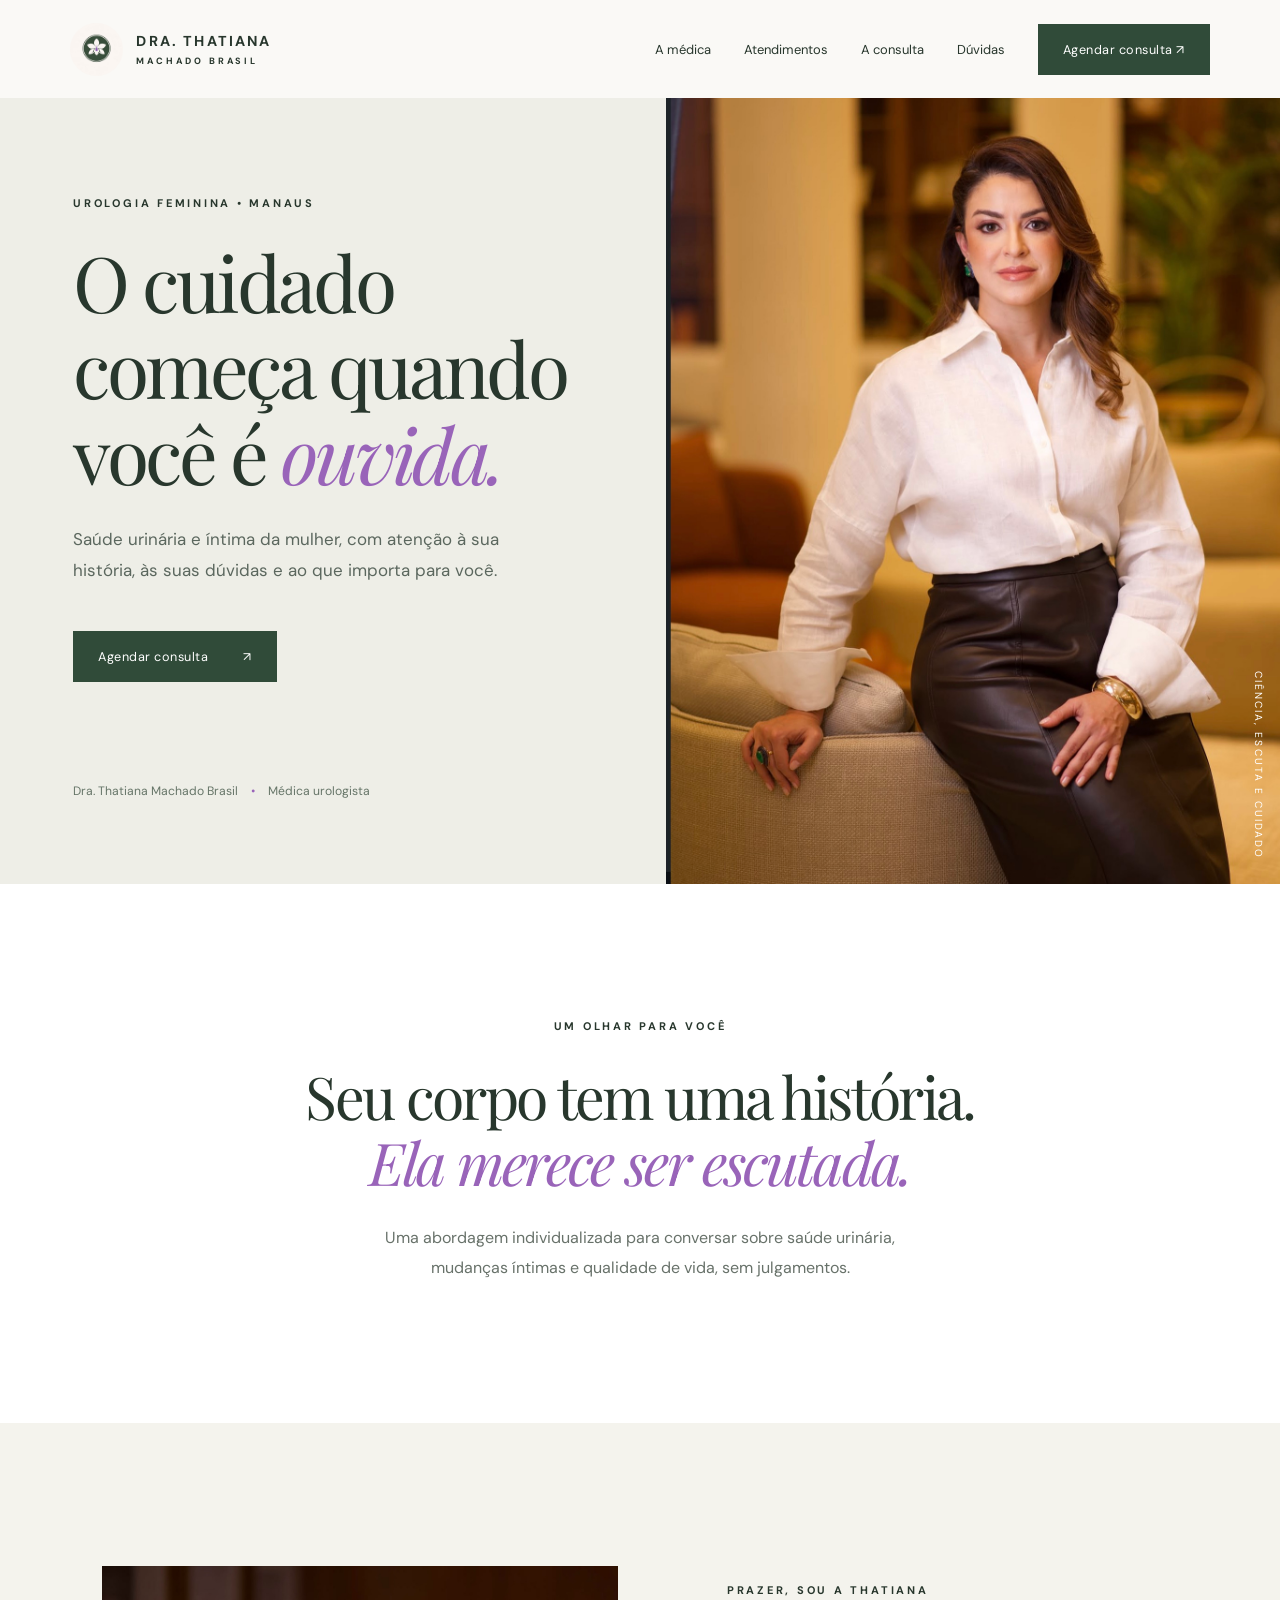
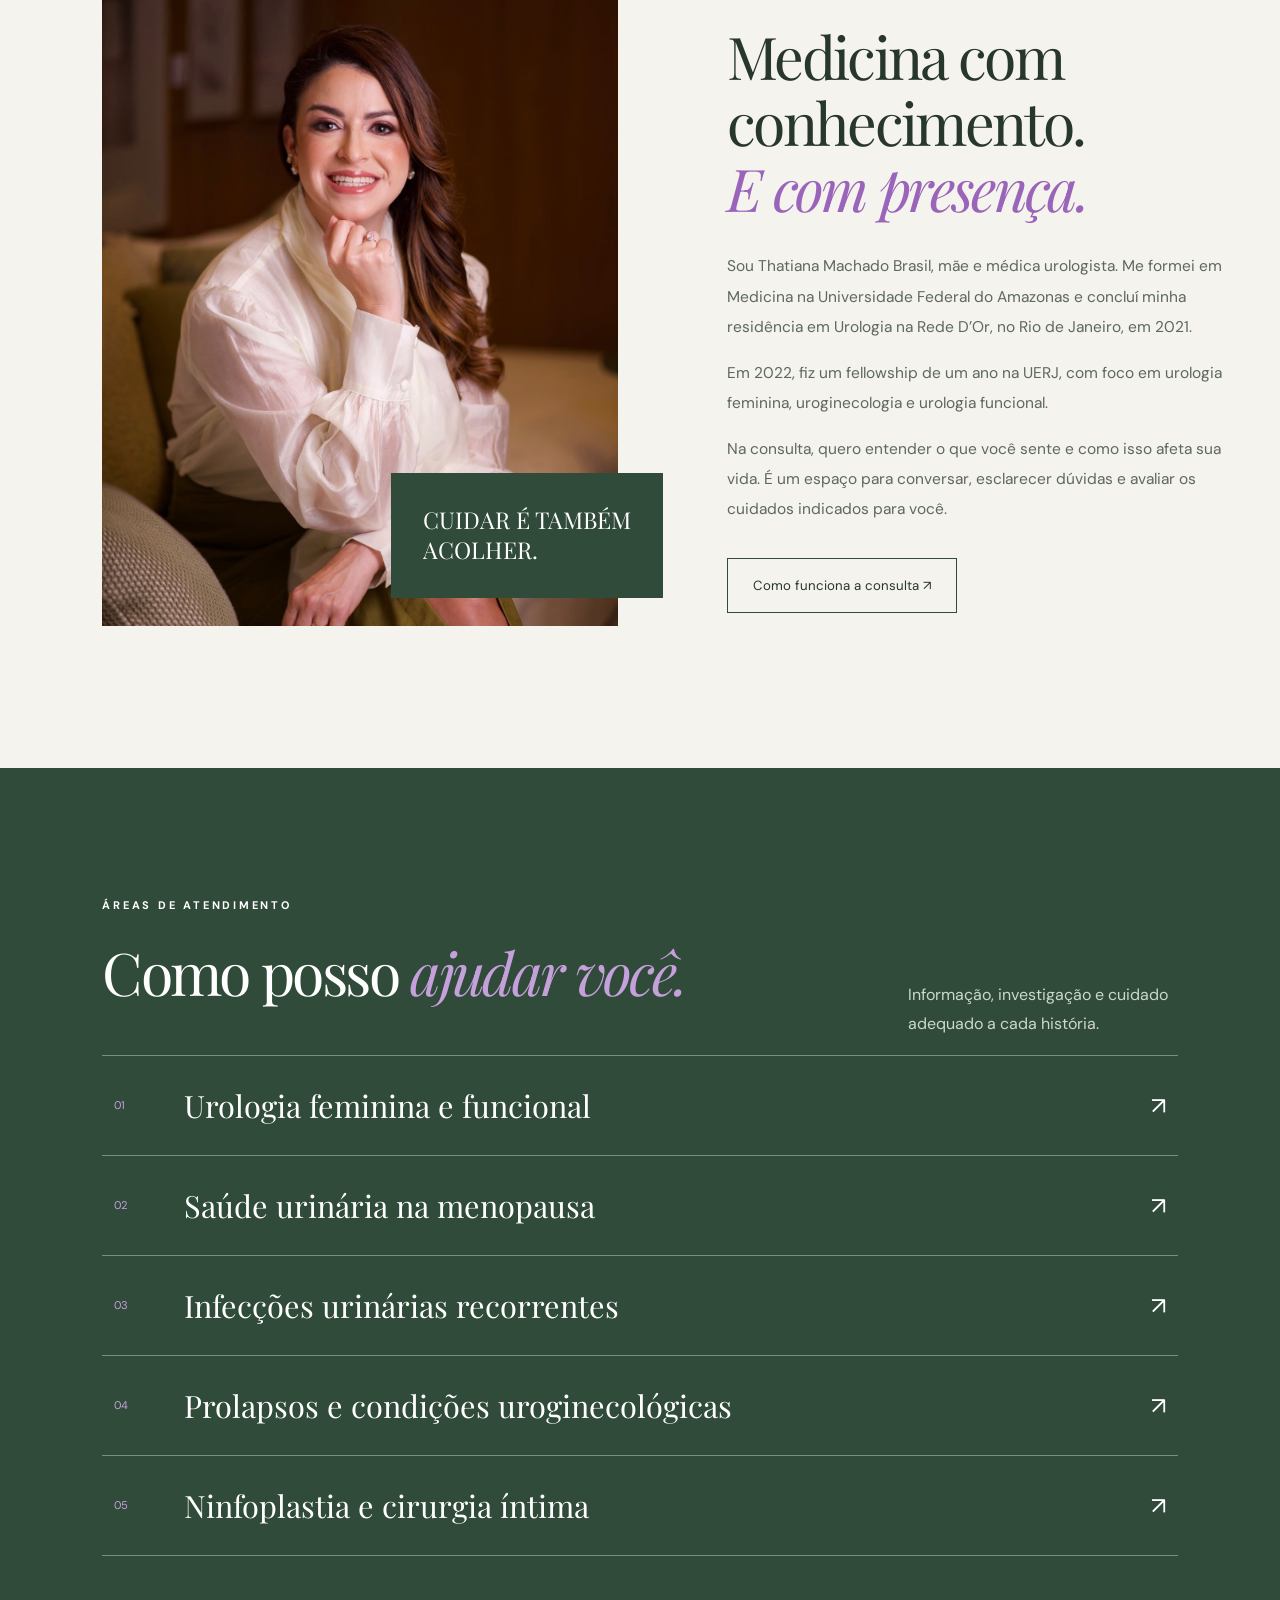
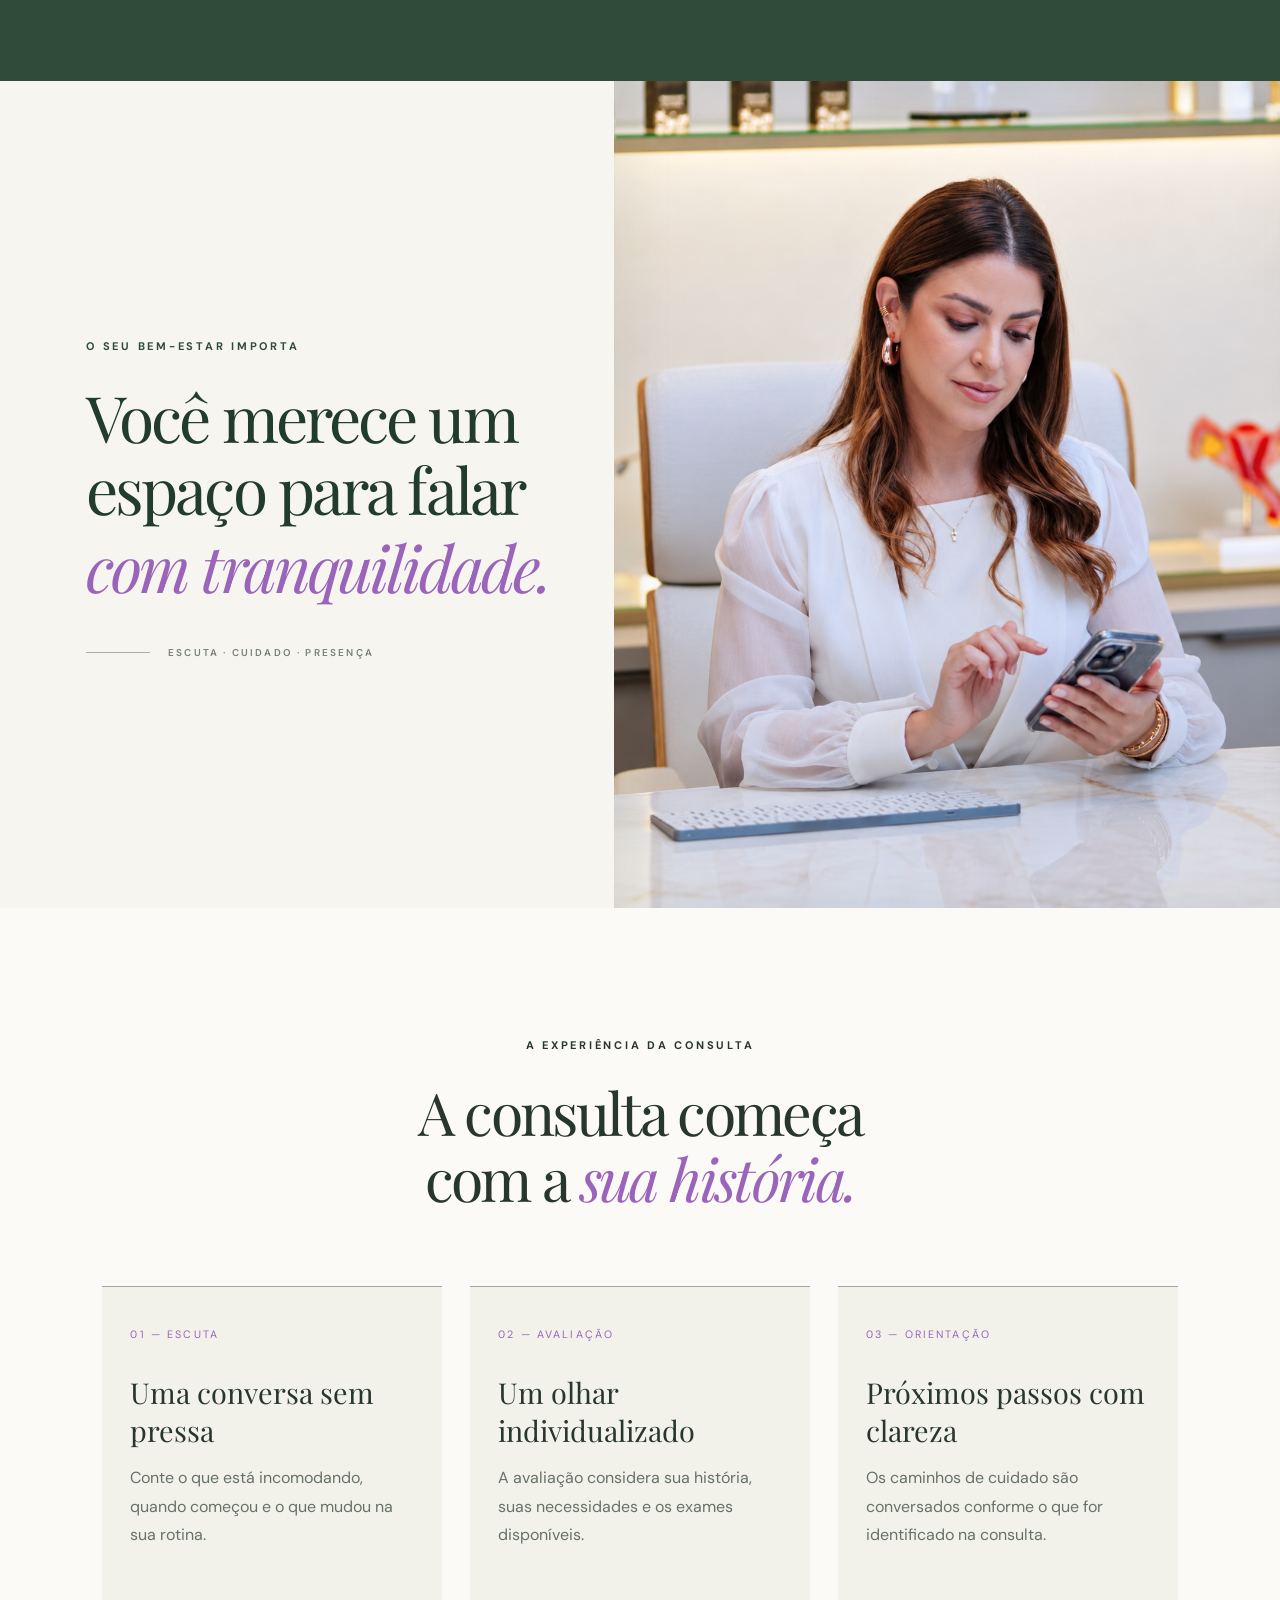
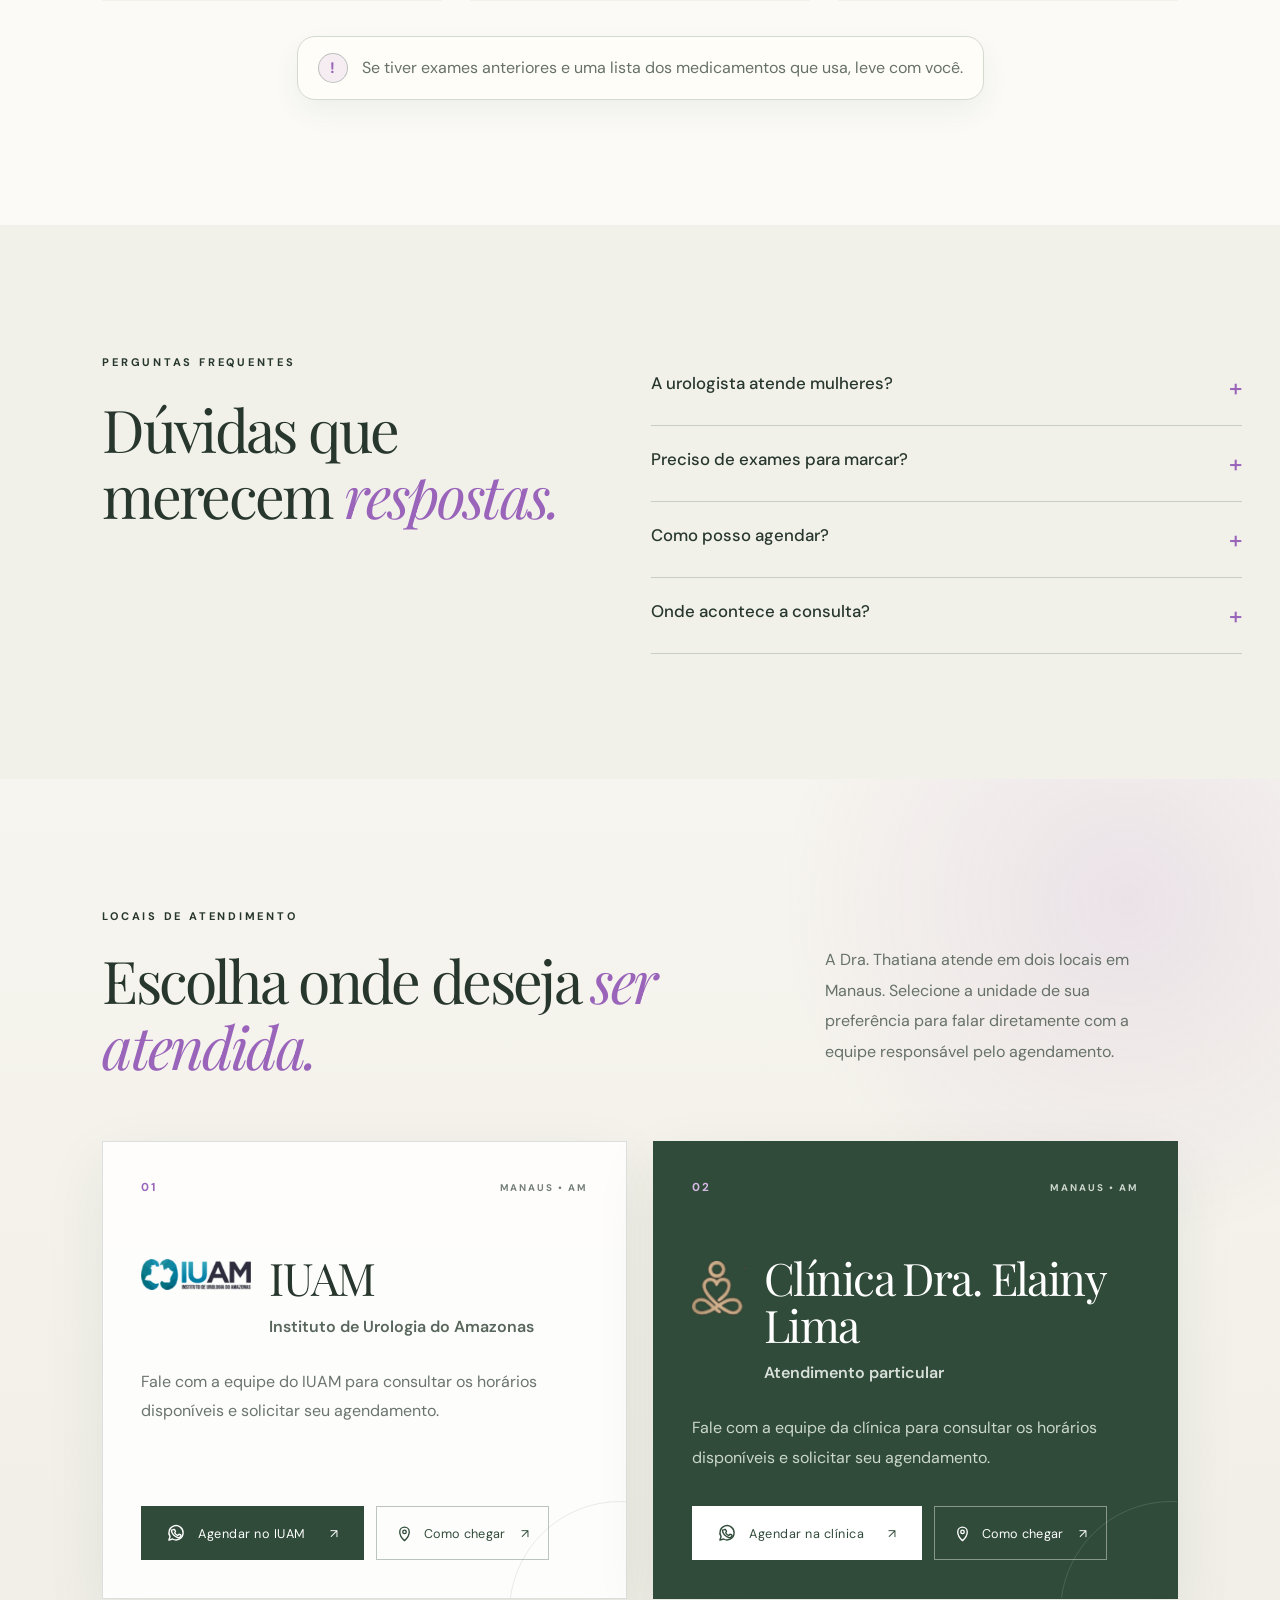
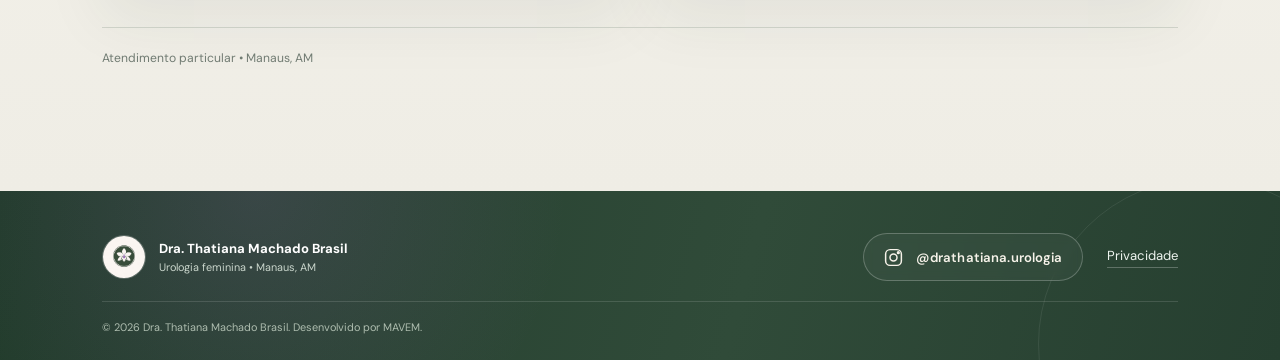
==== site-dra-thatiana-bem-estar-split/index.html @ 451b0fa8 "Site Dra Tathiana - versão inicial" ====
<!doctype html>
<html lang="pt-BR">
 <head>
  <meta charset="utf-8"/>
  <meta content="width=device-width,initial-scale=1" name="viewport"/>
  <meta content="#304b39" name="theme-color"/>
  <meta content="Conheça a Dra. Thatiana Machado Brasil e seu atendimento em urologia feminina e saúde urinária em Manaus." name="description"/>
  <title>
   Dra. Thatiana Machado Brasil | Urologia Feminina em Manaus
  </title>
  <link href="style.css" rel="stylesheet"/>
 </head>
 <body>
  <header class="header">
   <a class="brand" href="#inicio">
    <img alt="Símbolo da Dra. Thatiana Machado Brasil" src="assets/logo.jpeg"/>
    <span>
     DRA. THATIANA
     <small>
      MACHADO BRASIL
     </small>
    </span>
   </a>
   <button aria-expanded="false" aria-label="Abrir menu" class="menu">
    ☰
   </button>
   <nav id="nav">
    <a href="#sobre">
     A médica
    </a>
    <a href="#atendimentos">
     Atendimentos
    </a>
    <a href="#consulta">
     A consulta
    </a>
    <a href="#duvidas">
     Dúvidas
    </a>
    <a class="nav-cta" href="#contato">
     Agendar consulta ↗
    </a>
   </nav>
  </header>
  <main>
   <section class="hero" id="inicio">
    <div class="hero-copy">
     <span class="eyebrow">
      UROLOGIA FEMININA • MANAUS
     </span>
     <h1>
      O cuidado começa quando você é
      <em>
       ouvida.
      </em>
     </h1>
     <p>
      Saúde urinária e íntima da mulher, com atenção à sua história, às suas dúvidas e ao que importa para você.
     </p>
     <a class="btn" href="#contato">
      Agendar consulta
      <span>
       ↗
      </span>
     </a>
     <a class="text-link" href="#sobre">
     </a>
     <div class="hero-note">
      Dra. Thatiana Machado Brasil
      <span>
       •
      </span>
      Médica urologista
     </div>
    </div>
    <div class="hero-image">
     <img alt="Retrato profissional da Dra. Thatiana Machado Brasil" src="assets/foto-7565.png"/>
     <span class="vertical-caption">
      CIÊNCIA, ESCUTA E CUIDADO
     </span>
    </div>
    <div class="hero-index">
    </div>
   </section>
   <section class="statement">
    <span class="eyebrow">
     UM OLHAR PARA VOCÊ
    </span>
    <h2>
     Seu corpo tem uma história.
     <br/>
     <em>
      Ela merece ser escutada.
     </em>
    </h2>
    <p>
     Uma abordagem individualizada para conversar sobre saúde urinária, mudanças íntimas e qualidade de vida, sem julgamentos.
    </p>
    <div class="flourish">

    </div>
   </section>
   <section class="about section" id="sobre">
    <div class="about-images">
     <img alt="Dra. Thatiana sentada, sorrindo" class="about-main" src="assets/foto-7564.png"/>
     <div class="about-accent">
      CUIDAR É TAMBÉM
      <br/>
      ACOLHER.
     </div>
    </div>
    <div class="about-copy">
     <span class="eyebrow">
      PRAZER, SOU A THATIANA
     </span>
     <h2>
      Medicina com conhecimento.
      <br/>
      <em>
       E com presença.
      </em>
     </h2>
     <p>
      Sou Thatiana Machado Brasil, mãe e médica urologista. Me formei em Medicina na Universidade Federal do Amazonas e concluí minha residência em Urologia na Rede D’Or, no Rio de Janeiro, em 2021.
     </p>
     <p>
      Em 2022, fiz um fellowship de um ano na UERJ, com foco em urologia feminina, uroginecologia e urologia funcional.
     </p>
     <p>
      Na consulta, quero entender o que você sente e como isso afeta sua vida. É um espaço para conversar, esclarecer dúvidas e avaliar os cuidados indicados para você.
     </p>
     <a class="outline" href="#consulta">
      Como funciona a consulta ↗
     </a>
    </div>
   </section>
   <section class="services section" id="atendimentos">
    <div class="section-head">
     <div>
      <span class="eyebrow">
       ÁREAS DE ATENDIMENTO
      </span>
      <h2>
       Como posso
       <em>
        ajudar você.
       </em>
      </h2>
     </div>
     <p>
      Informação, investigação e cuidado adequado a cada história.
     </p>
    </div>
    <div class="service-list">
     <a href="atendimento.html?area=urologia">
      <span>
       01
      </span>
      <strong>
       Urologia feminina e funcional
      </strong>
      <b>
       ↗
      </b>
     </a>
     <a href="atendimento.html?area=menopausa">
      <span>
       02
      </span>
      <strong>
       Saúde urinária na menopausa
      </strong>
      <b>
       ↗
      </b>
     </a>
     <a href="atendimento.html?area=infeccoes">
      <span>
       03
      </span>
      <strong>
       Infecções urinárias recorrentes
      </strong>
      <b>
       ↗
      </b>
     </a>
     <a href="atendimento.html?area=prolapsos">
      <span>
       04
      </span>
      <strong>
       Prolapsos e condições uroginecológicas
      </strong>
      <b>
       ↗
      </b>
     </a>
     <a href="atendimento.html?area=ninfoplastia">
      <span>
       05
      </span>
      <strong>
       Ninfoplastia e cirurgia íntima
      </strong>
      <b>
       ↗
      </b>
     </a>
    </div>
   </section>
   <section class="wellbeing-split">
    <div class="wellbeing-copy">
     <span class="eyebrow">
      O SEU BEM-ESTAR IMPORTA
     </span>
     <h2>
      Você merece um espaço para falar
      <em>
       com tranquilidade.
      </em>
     </h2>
     <div class="wellbeing-detail" aria-hidden="true">
      <span></span>
      <b>ESCUTA · CUIDADO · PRESENÇA</b>
     </div>
    </div>
    <div class="wellbeing-image">
     <img alt="Dra. Thatiana em atendimento no consultório" src="assets/foto-bem-estar.png"/>
    </div>
   </section>
   <section class="consult section" id="consulta">
    <span class="eyebrow">
     A EXPERIÊNCIA DA CONSULTA
    </span>
    <h2>
     A consulta começa
     <br/>
     com a
     <em>
      sua história.
     </em>
    </h2>
    <div class="consult-grid">
     <article>
      <span>
       01 — ESCUTA
      </span>
      <h3>
       Uma conversa sem pressa
      </h3>
      <p>
       Conte o que está incomodando, quando começou e o que mudou na sua rotina.
      </p>
     </article>
     <article>
      <span>
       02 — AVALIAÇÃO
      </span>
      <h3>
       Um olhar individualizado
      </h3>
      <p>
       A avaliação considera sua história, suas necessidades e os exames disponíveis.
      </p>
     </article>
     <article>
      <span>
       03 — ORIENTAÇÃO
      </span>
      <h3>
       Próximos passos com clareza
      </h3>
      <p>
       Os caminhos de cuidado são conversados conforme o que for identificado na consulta.
      </p>
     </article>
    </div>
    <div class="consult-note" role="note" aria-label="Importante">
     <span aria-hidden="true" class="note-icon">!</span>
     <p>
      Se tiver exames anteriores e uma lista dos medicamentos que usa, leve com você.
     </p>
    </div>
   </section>
   <section class="faq section" id="duvidas">
    <div>
     <span class="eyebrow">
      PERGUNTAS FREQUENTES
     </span>
     <h2>
      Dúvidas que merecem
      <em>
       respostas.
      </em>
     </h2>
    </div>
    <div class="faq-list">
     <details>
      <summary>
       A urologista atende mulheres?
      </summary>
      <p>
       Sim. A Dra. Thatiana atua no cuidado com a saúde urinária da mulher e tem formação complementar em urologia feminina, uroginecologia e urologia funcional.
      </p>
     </details>
     <details>
      <summary>
       Preciso de exames para marcar?
      </summary>
      <p>
       Você pode solicitar sua consulta e levar os exames que já possui. A necessidade de novos exames será avaliada pela médica.
      </p>
     </details>
     <details>
      <summary>
       Como posso agendar?
      </summary>
      <p>
       Fale com a equipe para consultar a disponibilidade de horários para uma consulta particular.
      </p>
     </details>
     <details>
      <summary>
       Onde acontece a consulta?
      </summary>
      <p>
       A Dra. Thatiana atende em dois locais em Manaus: no IUAM — Instituto de Urologia do Amazonas e na Clínica Dra. Elainy Lima. Você pode escolher o local mais conveniente e falar diretamente com a equipe responsável pelo agendamento.
      </p>
     </details>
    </div>
   </section>
   <section class="locations section" id="contato">
    <div class="locations-head">
     <div>
      <span class="eyebrow">
       LOCAIS DE ATENDIMENTO
      </span>
      <h2>
       Escolha onde deseja
       <em>
        ser atendida.
       </em>
      </h2>
     </div>
     <p>
      A Dra. Thatiana atende em dois locais em Manaus. Selecione a unidade de sua preferência para falar diretamente com a equipe responsável pelo agendamento.
     </p>
    </div>

    <div class="location-grid">
     <article class="location-card">
      <div class="location-card__top">
       <span class="location-index">01</span>
       <span class="location-tag">MANAUS • AM</span>
      </div>
      <div class="location-brand">
       <img class="location-logo location-logo--iuam" src="assets/logo-iuam-clean.png" alt="Logo do IUAM"/>
       <div class="location-brand-copy">
        <h3>IUAM</h3>
        <p class="location-name">Instituto de Urologia do Amazonas</p>
       </div>
      </div>
      <p class="location-copy">
       Fale com a equipe do IUAM para consultar os horários disponíveis e solicitar seu agendamento.
      </p>
      <div class="location-actions">
       <a class="btn location-btn" href="https://api.whatsapp.com/send?phone=5592992360015" target="_blank" rel="noopener noreferrer" aria-label="Agendar consulta no IUAM pelo WhatsApp">
        <svg class="btn-whatsapp-icon" aria-hidden="true" viewBox="0 0 24 24"><path d="M20.5 11.8a8.5 8.5 0 0 1-12.6 7.4L3.5 20.5l1.4-4.2A8.5 8.5 0 1 1 20.5 11.8Z"></path><path d="M8.7 8.2c.2-.5.5-.5.8-.5h.5c.2 0 .4.1.5.4l.8 1.8c.1.3.1.5-.1.7l-.6.8c-.2.2-.1.4 0 .6.7 1.2 1.7 2.2 3 2.8.3.1.5.1.7-.1l.9-1c.2-.2.5-.3.7-.2l1.8.8c.3.1.4.3.4.5 0 .3-.2 1.6-1.1 2.2-.8.6-1.8.8-3 .4-1.5-.5-3.2-1.4-4.8-3-1.2-1.2-2-2.6-2.4-3.9-.4-1.2-.1-1.9.2-2.3Z"></path></svg>
        <span>Agendar no IUAM</span>
        <span class="btn-arrow">↗</span>
       </a>

       <a class="location-map-btn" href="https://www.google.com/maps/place/IUAM+-+Instituto+de+Urologia+do+Amazonas/@-3.1058661,-60.0200755,16z/data=!3m1!4b1!4m6!3m5!1s0x926c0538d68821d1:0x6d67a14a680b8f2e!8m2!3d-3.1058715!4d-60.0175006!16s%2Fg%2F11ptmbdcx3?entry=ttu&g_ep=EgoyMDI2MTAwNi4wIKXMDSoASAFQAw%3D%3D" target="_blank" rel="noopener noreferrer" aria-label="Ver localização do IUAM no Google Maps">
        <svg class="btn-location-icon" aria-hidden="true" viewBox="0 0 24 24">
         <path d="M12 21s6-5.3 6-11a6 6 0 1 0-12 0c0 5.7 6 11 6 11Z"></path>
         <circle cx="12" cy="10" r="2.2"></circle>
        </svg>
        <span>Como chegar</span>
        <span class="btn-arrow">↗</span>
       </a>
      </div>
     </article>

     <article class="location-card location-card--accent">
      <div class="location-card__top">
       <span class="location-index">02</span>
       <span class="location-tag">MANAUS • AM</span>
      </div>
      <div class="location-brand">
       <img class="location-logo location-logo--elainy" src="assets/logo-elainy-clean.png" alt="Logo da Clínica Dra. Elainy Lima"/>
       <div class="location-brand-copy">
        <h3>Clínica Dra. Elainy Lima</h3>
        <p class="location-name">Atendimento particular</p>
       </div>
      </div>
      <p class="location-copy">
       Fale com a equipe da clínica para consultar os horários disponíveis e solicitar seu agendamento.
      </p>
      <div class="location-actions">
       <a class="btn location-btn" href="https://api.whatsapp.com/send?phone=559298407792" target="_blank" rel="noopener noreferrer" aria-label="Agendar consulta na Clínica Dra. Elainy Lima pelo WhatsApp">
        <svg class="btn-whatsapp-icon" aria-hidden="true" viewBox="0 0 24 24"><path d="M20.5 11.8a8.5 8.5 0 0 1-12.6 7.4L3.5 20.5l1.4-4.2A8.5 8.5 0 1 1 20.5 11.8Z"></path><path d="M8.7 8.2c.2-.5.5-.5.8-.5h.5c.2 0 .4.1.5.4l.8 1.8c.1.3.1.5-.1.7l-.6.8c-.2.2-.1.4 0 .6.7 1.2 1.7 2.2 3 2.8.3.1.5.1.7-.1l.9-1c.2-.2.5-.3.7-.2l1.8.8c.3.1.4.3.4.5 0 .3-.2 1.6-1.1 2.2-.8.6-1.8.8-3 .4-1.5-.5-3.2-1.4-4.8-3-1.2-1.2-2-2.6-2.4-3.9-.4-1.2-.1-1.9.2-2.3Z"></path></svg>
        <span>Agendar na clínica</span>
        <span class="btn-arrow">↗</span>
       </a>

       <a class="location-map-btn" href="https://www.google.com/maps/place/Cl%C3%ADnica+Dra.+Elainy+Lima+%7C+Implantes+Hormonais,+Cirurgia+%C3%8Dntima,+Ginecologia+Integrativa+Manaus%2FAm/@-3.0907113,-60.0057749,17z/data=!3m1!4b1!4m6!3m5!1s0x926c058399b46105:0x6cec165210bbf2fa!8m2!3d-3.0907167!4d-60.0032!16s%2Fg%2F11q2phywxv?entry=ttu&g_ep=EgoyMDI2MTAwNi4wIKXMDSoASAFQAw%3D%3D" target="_blank" rel="noopener noreferrer" aria-label="Ver localização da Clínica Dra. Elainy Lima no Google Maps">
        <svg class="btn-location-icon" aria-hidden="true" viewBox="0 0 24 24">
         <path d="M12 21s6-5.3 6-11a6 6 0 1 0-12 0c0 5.7 6 11 6 11Z"></path>
         <circle cx="12" cy="10" r="2.2"></circle>
        </svg>
        <span>Como chegar</span>
        <span class="btn-arrow">↗</span>
       </a>
      </div>
     </article>
    </div>

    <div class="locations-foot">
     <span>Atendimento particular • Manaus, AM</span>
    </div>
   </section>
  </main>
  <footer class="premium-footer">
   <div class="footer-bottom footer-bottom--single-row">
    <a class="footer-identity" href="index.html">
     <img src="assets/logo.jpeg" alt="Logotipo da Dra. Thatiana Machado Brasil"/>
     <span>Dra. Thatiana Machado Brasil <small>Urologia feminina • Manaus, AM</small></span>
    </a>
    <a class="footer-pill footer-instagram" href="https://www.instagram.com/drathatiana.urologia/" target="_blank" rel="noopener noreferrer" aria-label="Instagram da Dra. Thatiana">
     <svg aria-hidden="true" viewBox="0 0 24 24"><rect x="3" y="3" width="18" height="18" rx="5" ry="5"></rect><circle cx="12" cy="12" r="4"></circle><circle cx="17.5" cy="6.5" r="1"></circle></svg>
     <span>@drathatiana.urologia</span>
    </a>
    <a class="footer-privacy" href="privacidade.html">Privacidade</a>
    <small class="footer-copy">© 2026 Dra. Thatiana Machado Brasil. Desenvolvido por MAVEM.</small>
   </div>
  </footer>
  <script src="script.js">
  </script>
 </body>
</html>
---- site-dra-thatiana-bem-estar-split/style.css ----
@import url('https://fonts.googleapis.com/css2?family=DM+Sans:wght@400;500;600;700&family=Manrope:wght@400;500;600&family=Playfair+Display:ital,wght@0,400;0,500;1,400;1,500&display=swap');
:root {
  --green:#304b39;
  --deep:#223c2c;
  --lilac:#9964b9;
  --cream:#f8f6f1;
  --white:#fff;
  --ink:#28372d
}
* {
  box-sizing:border-box
}
html {
  scroll-behavior:smooth
}
body {
  margin:0;
  color:var(--ink);
  font-family:'DM Sans',sans-serif;
  background:var(--cream)
}
a {
  color:inherit;
  text-decoration:none
}
img {
  display:block;
  max-width:100%
}
h1,h2,h3,p {
  margin-top:0
}
h1,h2 {
  font-family:'Playfair Display',serif;
  font-weight:400;
  letter-spacing:-.045em;
  line-height:1.12
}
h1 {
  font-size:clamp(3.4rem,6vw,7rem)
}
h2 {
  font-size:clamp(2.8rem,4.6vw,5.8rem)
}
h1 em,h2 em {
  color:var(--lilac);
  font-weight:400
}
.eyebrow {
  font-size:.69rem;
  letter-spacing:.25em;
  font-weight:700
}
.header {
  height:98px;
  padding:0 5.5%;
  display:flex;
  align-items:center;
  justify-content:space-between;
  background:#faf9f6;
  position:relative;
  z-index:20
}
.brand {
  display:flex;
  align-items:center;
  gap:13px;
  font-size:.9rem;
  letter-spacing:.15em;
  font-weight:700
}
.brand img {
  width:53px;
  height:53px;
  border-radius:50%;
  object-fit:cover
}
.brand small {
  display:block;
  font-size:.57rem;
  letter-spacing:.32em;
  margin-top:5px
}
.header nav {
  display:flex;
  align-items:center;
  gap:33px;
  font-size:.81rem
}
.header nav a:not(.nav-cta):hover {
  color:var(--lilac)
}
.nav-cta,.btn {
  background:var(--green);
  color:white;
  padding:17px 25px;
  display:inline-flex;
  align-items:center;
  gap:35px;
  font-size:.79rem;
  letter-spacing:.04em;
  transition:background .2s,transform .2s
}
.nav-cta:hover,.btn:hover {
  background:var(--lilac);
  transform:translateY(-2px)
}
.menu {
  display:none
}
.hero {
  display:grid;
  grid-template-columns:52% 48%;
  min-height:710px;
  position:relative;
  background:#eeeee7
}
.hero-copy {
  padding:12% 9% 10% 11%;
  display:flex;
  flex-direction:column;
  align-items:flex-start;
  justify-content:center
}
.hero-copy h1 {
  margin:28px 0
}
.hero-copy p {
  font-size:1.06rem;
  line-height:1.85;
  max-width:470px;
  color:#5b675e
}
.hero-copy .btn {
  margin:28px 0 22px
}
.text-link {
  font-size:.82rem;
  border-bottom:1px solid #9caaa0;
  padding-bottom:8px
}
.hero-note {
  margin-top:70px;
  font-size:.76rem;
  color:#667568
}
.hero-note span {
  color:var(--lilac);
  padding:0 10px
}
.hero-image {
  position:relative;
  overflow:hidden
}
.hero-image img {
  width:100%;
  height:100%;
  object-fit:cover;
  object-position:center 24%
}
.vertical-caption {
  position:absolute;
  right:15px;
  bottom:25px;
  color:white;
  font-size:.64rem;
  letter-spacing:.2em;
  writing-mode:vertical-rl
}
.hero-index {
  position:absolute;
  bottom:15px;
  left:5.5%;
  font-size:.57rem;
  letter-spacing:.19em;
  color:#758579
}
.statement {
  text-align:center;
  padding:130px 20px 105px;
  background:white
}
.statement h2 {
  margin:28px auto;
  max-width:950px
}
.statement p {
  max-width:590px;
  margin:auto;
  line-height:1.9;
  color:#68726a
}
.flourish {
  color:var(--lilac);
  font-size:30px;
  margin-top:35px
}
.section {
  padding:125px 8%
}
.about {
  display:grid;
  grid-template-columns:48% 52%;
  gap:8%;
  align-items:center;
  background:#f4f3ed
}
.about-images {
  position:relative
}
.about-main {
  width:100%;
  height:660px;
  object-fit:cover;
  object-position:center 20%
}
.about-accent {
  position:absolute;
  bottom:28px;
  right:-45px;
  background:var(--green);
  color:white;
  padding:32px;
  font-family:'Playfair Display',serif;
  font-size:1.45rem;
  line-height:1.3
}
.about-copy {
  padding:30px 4%
}
.about-copy h2 {
  margin:24px 0 30px
}
.about-copy p {
  line-height:1.95;
  color:#5d685e;
  font-size:.97rem
}
.outline {
  display:inline-block;
  border:1px solid var(--green);
  padding:18px 25px;
  margin-top:18px;
  font-size:.83rem
}
.outline:hover {
  background:var(--green);
  color:white
}
.services {
  background:var(--green);
  color:white
}
.section-head {
  display:flex;
  justify-content:space-between;
  align-items:end;
  gap:40px
}
.section-head h2 {
  margin:25px 0 50px
}
.section-head p {
  max-width:270px;
  line-height:1.8;
  color:#cdd7cf
}
.services h2 em {
  color:#c5a0db
}
.service-list a {
  display:grid;
  grid-template-columns:70px 1fr 50px;
  align-items:center;
  padding:29px 12px;
  border-top:1px solid #78907c;
  transition:padding .25s,background .25s
}
.service-list a:last-child {
  border-bottom:1px solid #78907c
}
.service-list a:hover {
  padding-left:30px;
  background:#3b5843
}
.service-list span {
  font-size:.7rem;
  color:#c5a0db
}
.service-list strong {
  font-family:'Playfair Display',serif;
  font-size:clamp(1.35rem,2.4vw,2.3rem);
  font-weight:400
}
.service-list b {
  text-align:right;
  font-size:1.5rem;
  font-weight:400
}
.wellbeing-split {
  display:grid;
  grid-template-columns:48% 52%;
  min-height:620px;
  background:#f7f5ef;
  overflow:hidden
}
.wellbeing-copy {
  padding:110px 10% 100px 14%;
  display:flex;
  flex-direction:column;
  justify-content:center;
  align-items:flex-start
}
.wellbeing-copy .eyebrow {
  color:var(--green)
}
.wellbeing-copy h2 {
  max-width:680px;
  margin:28px 0 36px;
  color:var(--deep);
  font-size:clamp(3.2rem,5vw,6.2rem)
}
.wellbeing-copy h2 em {
  display:block;
  color:var(--lilac);
  margin-top:6px
}
.wellbeing-detail {
  display:flex;
  align-items:center;
  gap:18px;
  width:100%;
  max-width:420px;
  margin-top:8px
}
.wellbeing-detail span {
  width:64px;
  height:1px;
  background:#a8b0a8;
  flex:0 0 auto
}
.wellbeing-detail b {
  font-size:.62rem;
  letter-spacing:.22em;
  color:#748077;
  font-weight:600
}
.wellbeing-image {
  position:relative;
  min-height:620px;
  overflow:hidden
}
.wellbeing-image:after {
  content:'';
  position:absolute;
  inset:0;
  box-shadow:inset 20px 0 45px rgba(34,60,44,.08);
  pointer-events:none
}
.wellbeing-image img {
  width:100%;
  height:100%;
  object-fit:cover;
  object-position:center 34%
}
.consult {
  background:#fbfaf7;
  text-align:center
}
.consult h2 {
  margin:25px 0 75px
}
.consult-grid {
  display:grid;
  grid-template-columns:repeat(3,1fr);
  gap:28px;
  text-align:left
}
.consult-grid article {
  padding:35px 28px;
  border-top:1px solid #9daa9d;
  background:#f2f2eb
}
.consult-grid article span {
  font-size:.67rem;
  letter-spacing:.2em;
  color:var(--lilac)
}
.consult-grid h3 {
  font-family:'Playfair Display',serif;
  font-size:1.8rem;
  font-weight:400;
  margin:30px 0 15px
}
.consult-grid p {
  line-height:1.8;
  color:#677267
}
.consult-note {
  margin-top:35px;
  display:flex;
  align-items:center;
  justify-content:center;
  gap:14px;
  width:fit-content;
  max-width:100%;
  margin-left:auto;
  margin-right:auto;
  padding:16px 20px;
  border:1px solid #d5dacf;
  background:#fffdf8;
  border-radius:18px;
  box-shadow:0 12px 28px rgba(34,60,44,.06)
}
.consult-note p {
  margin:0;
  line-height:1.8;
  color:#677267
}
.note-icon {
  width:30px;
  height:30px;
  flex:0 0 30px;
  display:inline-flex;
  align-items:center;
  justify-content:center;
  border-radius:50%;
  border:1px solid rgba(48,75,57,.28);
  background:rgba(153,100,185,.10);
  color:var(--lilac);
  font-size:.95rem;
  font-weight:700;
  line-height:1
}
.faq {
  display:grid;
  grid-template-columns:45% 55%;
  gap:6%;
  background:#f1f1ea
}
.faq h2 {
  margin:25px 0
}
.faq-list details {
  border-bottom:1px solid #c6cfc6;
  padding:22px 0
}
.faq-list summary {
  cursor:pointer;
  font-size:1.05rem;
  font-weight:500;
  list-style:none;
  display:flex;
  justify-content:space-between;
  gap:20px
}
.faq-list summary:after {
  content:'+';
  color:var(--lilac);
  font-size:1.5rem
}
.faq-list details[open] summary:after {
  content:'−'
}
.faq-list p {
  line-height:1.8;
  color:#68746a;
  margin:18px 0 0
}
.contact {
  display:grid;
  grid-template-columns:55% 45%;
  background:var(--deep);
  color:white;
  min-height:590px
}
.contact-copy {
  padding:110px 12% 100px 14%;
  display:flex;
  flex-direction:column;
  justify-content:center
}
.contact h2 {
  margin:30px 0
}
.contact h2 em {
  color:#c7a1db
}
.contact p {
  color:#cbd7cc;
  line-height:1.8
}
.contact img {
  width:100%;
  height:100%;
  max-height:690px;
  object-fit:cover;
  object-position:center 20%
}
.contact-pending {
  font-size:.78rem;
  color:#c8b3d2;
  border-top:1px solid #667b6a;
  margin-top:28px;
  padding-top:20px
}
.premium-footer {
  position:relative;
  overflow:hidden;
  background:
    radial-gradient(circle at 20% 0%, rgba(153,100,185,.16), transparent 30%),
    linear-gradient(105deg, #223c2c 0%, #304b39 58%, #263f30 100%);
  color:#fff;
  padding:42px 8% 26px;
  font-size:.82rem;
}

.premium-footer::before {
  content:'';
  position:absolute;
  inset:auto -90px -150px auto;
  width:330px;
  height:330px;
  border:1px solid rgba(255,255,255,.08);
  border-radius:50%;
}

.footer-contact-pills {
  position:relative;
  z-index:1;
  display:flex;
  justify-content:center;
  align-items:center;
  flex-wrap:wrap;
  gap:16px;
  padding:0 0 32px;
}

.footer-pill {
  min-height:54px;
  padding:0 22px;
  display:inline-flex;
  align-items:center;
  justify-content:center;
  gap:12px;
  border:1px solid rgba(255,255,255,.24);
  border-radius:999px;
  color:#f7f3ea;
  font-weight:600;
  letter-spacing:.01em;
  background:rgba(255,255,255,.035);
  backdrop-filter:blur(5px);
  transition:background .2s,border-color .2s,transform .2s;
}

.footer-pill:hover {
  background:rgba(255,255,255,.10);
  border-color:rgba(215,185,230,.72);
  transform:translateY(-2px);
}

.footer-pill svg {
  width:21px;
  height:21px;
  flex:0 0 21px;
  fill:none;
  stroke:currentColor;
  stroke-width:1.7;
  stroke-linecap:round;
  stroke-linejoin:round;
}

.footer-bottom {
  position:relative;
  z-index:1;
  display:grid;
  grid-template-columns:1fr auto;
  align-items:center;
  gap:18px 30px;
  padding-top:24px;
  border-top:1px solid rgba(255,255,255,.13);
}

.footer-identity {
  display:inline-flex;
  align-items:center;
  gap:13px;
  width:max-content;
  font-weight:700;
}

.footer-identity img {
  width:44px;
  height:44px;
  border-radius:50%;
  object-fit:cover;
  border:1px solid rgba(255,255,255,.22);
}

.footer-identity span {
  display:flex;
  flex-direction:column;
  gap:3px;
}

.footer-identity small {
  color:#cad6cc;
  font-size:.68rem;
  font-weight:400;
}

.footer-privacy {
  color:#eef4ef;
  border-bottom:1px solid rgba(255,255,255,.25);
  padding-bottom:3px;
}

.footer-privacy:hover {
  color:#d7b9e6;
  border-color:#d7b9e6;
}

.footer-copy {
  grid-column:1 / -1;
  color:#aebdaf;
  font-size:.68rem;
}
a:focus-visible,button:focus-visible,summary:focus-visible {
  outline:3px solid var(--lilac);
  outline-offset:4px
}
.inner-page {
  max-width:1000px;
  margin:auto;
  padding:110px 8%;
  min-height:65vh
}
.inner-page h1 {
  font-size:clamp(2.7rem,5vw,5rem)
}
.inner-page p {
  font-size:1.08rem;
  line-height:1.9;
  color:#56665a
}
.inner-page .back {
  display:inline-block;
  margin-bottom:55px;
  border-bottom:1px solid
}
.inner-page h2 {
  font-size:2.4rem;
  margin-top:55px
}
@media(max-width:900px) {
  .header {
    height:76px;
    padding:0 5%
  }
  .menu {
    display:block;
    border:0;
    background:none;
    color:var(--green);
    font-size:1.5rem;
    cursor:pointer
  }
  .header nav {
    display:none;
    position:absolute;
    top:76px;
    left:0;
    right:0;
    background:#faf9f6;
    padding:28px;
    flex-direction:column;
    align-items:stretch;
    gap:22px
  }
  .header nav.open {
    display:flex
  }
  .hero {
    grid-template-columns:1fr
  }
  .hero-copy {
    padding:80px 8%
  }
  .hero-image {
    height:590px
  }
  .hero-index {
    display:none
  }
  .about {
    grid-template-columns:1fr;
    gap:45px
  }
  .about-main {
    height:560px
  }
  .about-accent {
    right:0
  }
  .section-head {
    display:block
  }
  .section-head p {
    margin-bottom:35px
  }
  .faq {
    grid-template-columns:1fr;
    gap:20px
  }
  .contact {
    grid-template-columns:1fr
  }
  .contact img {
    height:480px
  }
  .consult-grid {
    grid-template-columns:1fr
  }
  .consult-note {
    align-items:flex-start;
    text-align:left
  }
  .wellbeing-split {
    grid-template-columns:1fr
  }
  .wellbeing-copy {
    padding:90px 8% 80px
  }
  .wellbeing-image {
    min-height:600px
  }
}

@media(max-width:550px) {
  .brand {
    font-size:.72rem
  }
  .brand img {
    width:45px;
    height:45px
  }
  .brand small {
    font-size:.47rem
  }
  .hero-copy {
    padding:70px 7%
  }
  .hero-copy h1 {
    font-size:3.6rem
  }
  .hero-image {
    height:460px
  }
  .hero-note {
    margin-top:45px
  }
  .statement {
    padding:90px 7%
  }
  .section {
    padding:80px 7%
  }
  .about-main {
    height:470px
  }
  .about-accent {
    padding:20px;
    font-size:1.1rem
  }
  .service-list a {
    grid-template-columns:35px 1fr 25px;
    padding:25px 0;
    gap:8px
  }
  .service-list strong {
    font-size:1.45rem
  }
  .wellbeing-split {
    grid-template-columns:1fr
  }
  .wellbeing-copy {
    padding:78px 7% 70px
  }
  .wellbeing-copy h2 {
    font-size:3.35rem
  }
  .wellbeing-image {
    min-height:520px
  }
  .contact-copy {
    padding:85px 7%
  }
  .contact img {
    height:420px
  }
  footer {
    align-items:flex-start;
    gap:20px
  }
  footer>div:nth-of-type(2) {
    margin-left:0;
    width:100%
  }
}
@media(prefers-reduced-motion:reduce) {
  html {
    scroll-behavior:auto
  }
  * {
    transition:none!important
  }
}

/* ===== Página interna de atendimento ===== */
.header-outline {
  margin-top: 0;
}

.treatment-page {
  background: var(--cream);
}

.treatment-hero {
  position: relative;
  overflow: hidden;
  padding: 78px 8% 96px;
  background:
    radial-gradient(circle at 83% 16%, rgba(153,100,185,.11), transparent 28%),
    linear-gradient(180deg, #faf8f3 0%, #f4f1e9 100%);
  border-bottom: 1px solid rgba(48,75,57,.14);
}

.treatment-hero::after {
  content: '';
  position: absolute;
  width: 340px;
  height: 340px;
  border: 1px solid rgba(48,75,57,.12);
  border-radius: 50%;
  right: -120px;
  bottom: -175px;
}

.treatment-hero__inner,
.treatment-content__inner,
.treatment-return {
  max-width: 1280px;
  margin: 0 auto;
}

.treatment-topline {
  display: flex;
  align-items: center;
  justify-content: space-between;
  gap: 32px;
  margin-bottom: 78px;
}

.back-link {
  display: inline-flex;
  align-items: center;
  gap: 10px;
  font-size: .78rem;
  font-weight: 600;
  letter-spacing: .03em;
  padding-bottom: 7px;
  border-bottom: 1px solid rgba(48,75,57,.55);
  transition: color .2s ease, border-color .2s ease, transform .2s ease;
}

.back-link:hover {
  color: var(--lilac);
  border-color: var(--lilac);
  transform: translateX(-3px);
}

.treatment-label {
  font-size: .64rem;
  letter-spacing: .28em;
  font-weight: 700;
  color: #5f6f63;
  white-space: nowrap;
}

.treatment-heading-grid {
  display: grid;
  grid-template-columns: minmax(0, 1.12fr) minmax(420px, .88fr);
  gap: 72px;
  align-items: center;
}

.treatment-title-column {
  position: relative;
  z-index: 2;
}

.treatment-visual-column {
  position: relative;
  padding-bottom: 86px;
}

.treatment-image-wrap {
  margin: 0;
  height: 430px;
  overflow: hidden;
  background: #e9e5dc;
  box-shadow: 0 24px 70px rgba(35,52,41,.10);
}

.treatment-image-wrap img {
  width: 100%;
  height: 100%;
  object-fit: cover;
  object-position: center;
}

.treatment-number {
  display: block;
  margin-bottom: 26px;
  color: var(--lilac);
  font-size: .66rem;
  font-weight: 700;
  letter-spacing: .24em;
}

.treatment-heading-grid h1 {
  max-width: 850px;
  margin-bottom: 0;
  font-size: clamp(3.7rem, 6.8vw, 7.4rem);
  line-height: .98;
}

.treatment-intro-card {
  position: absolute;
  left: -44px;
  right: 34px;
  bottom: 0;
  z-index: 3;
  padding: 30px 32px 28px;
  background: rgba(255,255,255,.94);
  border: 1px solid rgba(48,75,57,.14);
  backdrop-filter: blur(10px);
  box-shadow: 0 18px 60px rgba(35,52,41,.10);
}

.treatment-intro-card .eyebrow {
  color: var(--lilac);
}

.treatment-intro-card p {
  margin: 18px 0 0;
  color: #5f6a61;
  line-height: 1.85;
  font-size: .98rem;
}

.treatment-content {
  padding: 105px 8% 120px;
  background: #fff;
}

.treatment-content__inner {
  display: grid;
  grid-template-columns: minmax(0, 1.4fr) minmax(300px, .68fr);
  gap: 90px;
  align-items: start;
}

.treatment-main-copy {
  border-top: 1px solid #c8d0c8;
}

.treatment-block {
  display: grid;
  grid-template-columns: 70px 1fr;
  gap: 26px;
  padding: 48px 0;
  border-bottom: 1px solid #d5dcd5;
}

.block-index {
  padding-top: 9px;
  color: var(--lilac);
  font-size: .68rem;
  font-weight: 700;
  letter-spacing: .15em;
}

.treatment-block h2 {
  margin: 0 0 18px;
  font-size: clamp(2rem, 3.2vw, 3.5rem);
  line-height: 1.08;
}

.treatment-block p {
  max-width: 720px;
  margin-bottom: 0;
  color: #637066;
  line-height: 1.9;
  font-size: 1rem;
}

.treatment-aside {
  position: sticky;
  top: 30px;
  display: grid;
  gap: 22px;
}

.treatment-quote-card,
.treatment-cta-card {
  padding: 34px;
}

.treatment-quote-card {
  background: #f3f1ea;
  border-top: 3px solid var(--lilac);
}

.treatment-quote-card p {
  margin: 24px 0 0;
  font-family: 'Playfair Display', serif;
  font-size: 1.65rem;
  line-height: 1.35;
  color: var(--green);
}

.treatment-cta-card {
  background: var(--green);
  color: #fff;
}

.treatment-cta-card .eyebrow {
  color: #d5b6e6;
}

.treatment-cta-card h3 {
  margin: 24px 0 16px;
  font-family: 'Playfair Display', serif;
  font-weight: 400;
  font-size: 2.05rem;
  line-height: 1.12;
}

.treatment-cta-card p {
  color: #d3ddd5;
  line-height: 1.75;
  font-size: .93rem;
}

.treatment-btn {
  margin-top: 18px;
  background: #fff;
  color: var(--green);
}

.treatment-btn:hover {
  background: #d8bee7;
  color: var(--green);
}

.treatment-return {
  padding: 92px 8%;
  display: flex;
  justify-content: space-between;
  align-items: end;
  gap: 40px;
  background: #f1efe7;
}

.treatment-return h2 {
  max-width: 650px;
  margin: 18px 0 0;
  font-size: clamp(2.4rem, 4vw, 4.5rem);
}

@media (max-width: 900px) {
  .treatment-hero {
    padding: 60px 7% 76px;
  }

  .treatment-topline {
    align-items: flex-start;
    margin-bottom: 55px;
  }

  .treatment-heading-grid,
  .treatment-content__inner {
    grid-template-columns: 1fr;
    gap: 45px;
  }

  .treatment-visual-column {
    padding-bottom: 68px;
  }

  .treatment-image-wrap {
    height: min(58vw, 480px);
  }

  .treatment-intro-card {
    left: 28px;
    right: 28px;
  }

  .treatment-aside {
    position: static;
    grid-template-columns: 1fr 1fr;
  }

  .treatment-return {
    padding: 70px 7%;
  }
}

@media (max-width: 620px) {
  .header .header-outline {
    display: none;
  }

  .treatment-hero {
    padding: 48px 7% 62px;
  }

  .treatment-topline {
    flex-direction: column;
    gap: 22px;
    margin-bottom: 46px;
  }

  .treatment-label {
    white-space: normal;
  }

  .treatment-heading-grid h1 {
    font-size: clamp(3rem, 14vw, 4.3rem);
  }

  .treatment-visual-column {
    padding-bottom: 0;
  }

  .treatment-image-wrap {
    height: 310px;
  }

  .treatment-intro-card {
    position: relative;
    left: auto;
    right: auto;
    bottom: auto;
    margin-top: 14px;
    padding: 27px 24px;
  }

  .treatment-content {
    padding: 72px 7% 80px;
  }

  .treatment-block {
    grid-template-columns: 42px 1fr;
    gap: 12px;
    padding: 36px 0;
  }

  .treatment-block h2 {
    font-size: 2rem;
  }

  .treatment-aside {
    grid-template-columns: 1fr;
  }

  .treatment-quote-card,
  .treatment-cta-card {
    padding: 28px 24px;
  }

  .treatment-return {
    align-items: flex-start;
    flex-direction: column;
    padding: 65px 7%;
  }
}


/* ===== Locais de atendimento ===== */
.locations {
  background:
    radial-gradient(circle at 88% 12%, rgba(153,100,185,.12), transparent 24%),
    linear-gradient(180deg, #f7f5ef 0%, #efede5 100%);
}

.locations-head {
  display:grid;
  grid-template-columns:minmax(0,1.15fr) minmax(300px,.62fr);
  gap:70px;
  align-items:end;
  margin-bottom:62px;
}

.locations-head h2 {
  max-width:760px;
  margin:22px 0 0;
}

.locations-head p {
  margin:0 0 12px;
  max-width:470px;
  color:#667168;
  line-height:1.9;
}

.location-grid {
  display:grid;
  grid-template-columns:repeat(2,minmax(0,1fr));
  gap:26px;
}

.location-card {
  position:relative;
  min-height:390px;
  padding:38px;
  display:flex;
  flex-direction:column;
  align-items:flex-start;
  border:1px solid rgba(48,75,57,.16);
  background:rgba(255,255,255,.88);
  box-shadow:0 20px 60px rgba(35,52,41,.07);
  overflow:hidden;
}

.location-card::after {
  content:'';
  position:absolute;
  width:220px;
  height:220px;
  border:1px solid rgba(48,75,57,.10);
  border-radius:50%;
  right:-105px;
  bottom:-125px;
}

.location-card--accent {
  background:var(--green);
  color:#fff;
}

.location-card--accent::after {
  border-color:rgba(255,255,255,.13);
}

.location-card__top {
  width:100%;
  display:flex;
  justify-content:space-between;
  gap:20px;
  align-items:center;
  margin-bottom:60px;
}

.location-index {
  color:var(--lilac);
  font-size:.72rem;
  font-weight:700;
  letter-spacing:.18em;
}

.location-card--accent .location-index {
  color:#d7b9e6;
}

.location-tag {
  font-size:.61rem;
  font-weight:700;
  letter-spacing:.20em;
  color:#768079;
}

.location-card--accent .location-tag {
  color:#ccd6ce;
}

.location-brand {
  display:flex;
  align-items:flex-start;
  gap:18px;
}

.location-brand-copy {
  min-width:0;
}

.location-logo {
  flex:0 0 auto;
  display:block;
  object-fit:contain;
  image-rendering:auto;
}

.location-logo--iuam {
  width:110px;
  margin-top:4px;
}

.location-logo--elainy {
  width:54px;
  margin-top:6px;
}

.location-card h3 {
  margin:0;
  max-width:520px;
  font-family:'Playfair Display',serif;
  font-weight:400;
  font-size:clamp(2.1rem,3.5vw,3.8rem);
  line-height:1.04;
  letter-spacing:-.035em;
}

.location-name {
  margin:14px 0 0;
  color:#58665c;
  font-weight:600;
}

.location-card--accent .location-name {
  color:#d8e0d9;
}

.location-copy {
  margin:30px 0 34px;
  max-width:520px;
  color:#6b756d;
  line-height:1.85;
}

.location-card--accent .location-copy {
  color:#cbd6cd;
}

.location-btn {
  position:relative;
  z-index:2;
  margin-top:auto;
}

.location-card--accent .location-btn {
  background:#fff;
  color:var(--green);
}

.location-btn {
  gap:12px;
}

.btn-whatsapp-icon {
  width:20px;
  height:20px;
  flex:0 0 20px;
  fill:none;
  stroke:currentColor;
  stroke-width:1.7;
  stroke-linecap:round;
  stroke-linejoin:round;
}

.location-btn .btn-arrow {
  margin-left:12px;
}

.location-actions {
  width:100%;
  margin-top:auto;
  display:flex;
  align-items:stretch;
  gap:12px;
  flex-wrap:wrap;
  position:relative;
  z-index:2;
}

.location-actions .location-btn {
  margin-top:0;
}

.location-map-btn {
  min-height:54px;
  padding:15px 18px;
  display:inline-flex;
  align-items:center;
  justify-content:center;
  gap:10px;
  border:1px solid rgba(48,75,57,.32);
  background:transparent;
  color:var(--green);
  font-size:.79rem;
  letter-spacing:.02em;
  transition:background .2s,color .2s,border-color .2s,transform .2s;
}

.location-map-btn:hover {
  background:#eef0e9;
  border-color:var(--green);
  transform:translateY(-2px);
}

.btn-location-icon {
  width:19px;
  height:19px;
  flex:0 0 19px;
  fill:none;
  stroke:currentColor;
  stroke-width:1.7;
  stroke-linecap:round;
  stroke-linejoin:round;
}

.location-map-btn .btn-arrow {
  margin-left:6px;
}

.location-card--accent .location-map-btn {
  color:#fff;
  border-color:rgba(255,255,255,.42);
}

.location-card--accent .location-map-btn:hover {
  background:rgba(255,255,255,.10);
  border-color:#fff;
}

.location-card--accent .location-btn:hover {
  background:#d7b9e6;
  color:var(--deep);
}

.locations-foot {
  margin-top:28px;
  padding-top:22px;
  border-top:1px solid rgba(48,75,57,.16);
  display:flex;
  justify-content:space-between;
  gap:28px;
  color:#717c73;
  font-size:.76rem;
}

/* Prolapsos: título longo com quebra controlada para nunca entrar sob a imagem. */
.treatment-page--long-title .treatment-heading-grid {
  grid-template-columns:minmax(0,.90fr) minmax(500px,1.10fr);
  gap:88px;
  align-items:center;
}

.treatment-page--long-title .treatment-title-column {
  min-width:0;
  overflow:visible;
}

.treatment-page--long-title .treatment-heading-grid h1 {
  width:100%;
  max-width:620px;
  font-size:clamp(3.25rem,4.65vw,5.45rem);
  line-height:.99;
  letter-spacing:-.052em;
}

.treatment-page--long-title .treatment-visual-column {
  padding-bottom:118px;
}

.treatment-page--long-title .treatment-intro-card {
  left:0;
  right:34px;
  max-width:none;
}

.treatment-title-line {
  display:block;
  white-space:nowrap;
}

@media(max-width:900px) {
  .locations-head,
  .location-grid {
    grid-template-columns:1fr;
  }

  .locations-head {
    gap:28px;
  }

  .location-card {
    min-height:350px;
  }

  .treatment-page--long-title .treatment-heading-grid {
    grid-template-columns:1fr;
    gap:45px;
  }

  .treatment-page--long-title .treatment-heading-grid h1 {
    max-width:850px;
    font-size:clamp(3rem,9vw,5.4rem);
  }

  .treatment-page--long-title .treatment-visual-column {
    padding-bottom:86px;
  }

  .treatment-page--long-title .treatment-intro-card {
    left:18px;
    right:18px;
  }

  .treatment-page--long-title .treatment-title-line {
    white-space:normal;
  }
}

@media(max-width:550px) {
  .location-card {
    min-height:0;
    padding:30px 24px;
  }

  .location-card__top {
    margin-bottom:42px;
  }

  .location-brand {
    gap:14px;
    align-items:center;
  }

  .location-logo--iuam {
    width:88px;
    margin-top:0;
  }

  .location-logo--elainy {
    width:44px;
    margin-top:0;
  }

  .location-actions {
    flex-direction:column;
  }

  .location-actions .location-btn,
  .location-map-btn {
    width:100%;
  }

  .locations-foot {
    flex-direction:column;
    gap:8px;
  }
}

@media(max-width:700px) {
  .premium-footer {
    padding:36px 7% 24px;
  }

  .footer-contact-pills {
    align-items:stretch;
    gap:12px;
  }

  .footer-pill {
    width:100%;
    justify-content:flex-start;
    padding:0 18px;
  }

  .footer-bottom {
    grid-template-columns:1fr;
  }

  .footer-privacy {
    width:max-content;
  }
}


/* ===== Rodapé compacto: identidade + Instagram + privacidade na mesma linha ===== */
.footer-bottom--single-row {
  grid-template-columns:minmax(280px,1fr) auto auto;
  align-items:center;
  column-gap:24px;
  row-gap:18px;
  padding-top:0;
  border-top:0;
}

.footer-bottom--single-row .footer-instagram {
  min-height:48px;
  padding:0 19px;
  justify-self:center;
}

.footer-bottom--single-row .footer-privacy {
  justify-self:end;
}

.footer-bottom--single-row .footer-copy {
  grid-column:1 / -1;
  margin-top:2px;
  padding-top:18px;
  border-top:1px solid rgba(255,255,255,.13);
}

@media(max-width:850px) {
  .footer-bottom--single-row {
    grid-template-columns:1fr auto;
  }

  .footer-bottom--single-row .footer-instagram {
    justify-self:end;
  }

  .footer-bottom--single-row .footer-privacy {
    grid-column:1 / -1;
    justify-self:start;
  }
}

@media(max-width:600px) {
  .footer-bottom--single-row {
    grid-template-columns:1fr;
  }

  .footer-bottom--single-row .footer-instagram,
  .footer-bottom--single-row .footer-privacy {
    justify-self:start;
  }

  .footer-bottom--single-row .footer-instagram {
    width:auto;
  }
}

/* ===== Página de Privacidade ===== */
.privacy-header-link {
  margin-top:0;
}

.privacy-page {
  background:#f8f6f1;
}

.privacy-hero {
  min-height:610px;
  padding:110px 8% 95px;
  display:grid;
  grid-template-columns:minmax(0,1.12fr) minmax(300px,.58fr);
  align-items:center;
  gap:80px;
  position:relative;
  overflow:hidden;
  background:
    radial-gradient(circle at 85% 18%, rgba(153,100,185,.13), transparent 22%),
    linear-gradient(180deg,#faf9f5 0%,#f4f1e9 100%);
}

.privacy-hero::after {
  content:'';
  position:absolute;
  width:420px;
  height:420px;
  right:-190px;
  bottom:-220px;
  border:1px solid rgba(48,75,57,.12);
  border-radius:50%;
}

.privacy-hero__copy {
  position:relative;
  z-index:2;
  max-width:850px;
}

.privacy-hero h1 {
  max-width:820px;
  margin:28px 0 30px;
  font-size:clamp(4rem,7vw,7.6rem);
}

.privacy-hero p {
  max-width:690px;
  margin:0;
  color:#647068;
  font-size:1.05rem;
  line-height:1.9;
}

.privacy-meta {
  margin-top:42px;
  padding-top:20px;
  width:max-content;
  max-width:100%;
  display:flex;
  gap:18px;
  border-top:1px solid rgba(48,75,57,.22);
  color:#657067;
  font-size:.78rem;
}

.privacy-meta strong {
  color:var(--green);
  font-weight:600;
}

.privacy-hero__mark {
  justify-self:end;
  width:min(100%,380px);
  aspect-ratio:1/1;
  border-radius:50%;
  border:1px solid rgba(48,75,57,.15);
  display:flex;
  flex-direction:column;
  align-items:center;
  justify-content:center;
  gap:24px;
  position:relative;
  background:rgba(255,255,255,.5);
  box-shadow:0 30px 80px rgba(48,75,57,.06);
}

.privacy-hero__mark::before {
  content:'';
  position:absolute;
  inset:18px;
  border:1px solid rgba(153,100,185,.17);
  border-radius:50%;
}

.privacy-hero__mark img {
  width:120px;
  height:120px;
  border-radius:50%;
  object-fit:cover;
  position:relative;
  z-index:1;
}

.privacy-hero__mark span {
  position:relative;
  z-index:1;
  font-size:.66rem;
  letter-spacing:.28em;
  font-weight:700;
  color:var(--green);
}

.privacy-layout {
  padding:110px 8% 130px;
  display:grid;
  grid-template-columns:250px minmax(0,900px);
  justify-content:center;
  gap:90px;
  background:#fff;
}

.privacy-nav {
  position:sticky;
  top:40px;
  align-self:start;
  display:flex;
  flex-direction:column;
  gap:0;
  padding:28px 0;
  border-top:1px solid rgba(48,75,57,.18);
  border-bottom:1px solid rgba(48,75,57,.18);
}

.privacy-nav .eyebrow {
  margin-bottom:18px;
  color:var(--lilac);
}

.privacy-nav a {
  padding:12px 0;
  color:#667168;
  font-size:.78rem;
  line-height:1.45;
  border-bottom:1px solid rgba(48,75,57,.08);
  transition:color .2s,padding-left .2s;
}

.privacy-nav a:last-child {
  border-bottom:0;
}

.privacy-nav a:hover {
  color:var(--lilac);
  padding-left:7px;
}

.privacy-content {
  min-width:0;
}

.privacy-block {
  display:grid;
  grid-template-columns:58px minmax(0,1fr);
  gap:28px;
  padding:0 0 64px;
  margin-bottom:64px;
  border-bottom:1px solid #dde2dc;
  scroll-margin-top:40px;
}

.privacy-number {
  padding-top:10px;
  color:var(--lilac);
  font-size:.72rem;
  font-weight:700;
  letter-spacing:.16em;
}

.privacy-block h2 {
  margin:0 0 24px;
  font-size:clamp(2.2rem,4vw,4rem);
}

.privacy-block p {
  max-width:780px;
  margin:0 0 18px;
  color:#626f65;
  line-height:1.95;
  font-size:1rem;
}

.privacy-block p:last-child {
  margin-bottom:0;
}

.privacy-cards {
  display:grid;
  grid-template-columns:repeat(3,minmax(0,1fr));
  gap:14px;
  margin-top:32px;
}

.privacy-cards article {
  min-height:210px;
  padding:26px 24px;
  background:#f4f3ed;
  border-top:1px solid #aab6ab;
}

.privacy-cards article>span {
  color:var(--lilac);
  font-size:.66rem;
  letter-spacing:.17em;
  font-weight:700;
}

.privacy-cards h3 {
  margin:25px 0 12px;
  font-family:'Playfair Display',serif;
  font-weight:400;
  font-size:1.55rem;
}

.privacy-cards p {
  margin:0;
  font-size:.86rem;
  line-height:1.75;
}

.privacy-block--accent {
  padding:48px;
  margin-left:-48px;
  margin-right:-48px;
  grid-template-columns:58px minmax(0,1fr);
  color:#fff;
  background:var(--green);
  border-bottom:0;
}

.privacy-block--accent h2 {
  color:#fff;
}

.privacy-block--accent p {
  color:#d6dfd7;
}

.privacy-block--accent .privacy-number {
  color:#d4afe6;
}

.privacy-contact-box {
  padding:46px;
  margin-left:-46px;
  margin-right:-46px;
  background:#f3f0f5;
  border:1px solid rgba(153,100,185,.16);
}

.privacy-contact-box h2 {
  margin-top:18px;
}

.privacy-pending {
  width:max-content;
  max-width:100%;
  margin-top:28px;
  padding:15px 18px;
  border:1px solid rgba(48,75,57,.18);
  background:#fff;
  color:#5e6a61;
  font-size:.82rem;
}

.privacy-pending strong {
  color:var(--green);
}

.privacy-review-note {
  margin-top:10px;
  padding:24px 28px;
  display:grid;
  grid-template-columns:auto 1fr;
  gap:20px;
  align-items:start;
  background:#fffaf0;
  border-left:3px solid var(--lilac);
}

.privacy-review-note span {
  color:var(--lilac);
  font-size:.67rem;
  letter-spacing:.18em;
  font-weight:700;
}

.privacy-review-note p {
  margin:0;
  color:#687269;
  line-height:1.8;
  font-size:.86rem;
}

@media(max-width:1000px) {
  .privacy-hero {
    grid-template-columns:1fr;
    gap:55px;
  }

  .privacy-hero__mark {
    justify-self:start;
    width:300px;
  }

  .privacy-layout {
    grid-template-columns:1fr;
    gap:55px;
  }

  .privacy-nav {
    position:static;
    display:grid;
    grid-template-columns:repeat(2,minmax(0,1fr));
    column-gap:26px;
  }

  .privacy-nav .eyebrow {
    grid-column:1 / -1;
  }
}

@media(max-width:700px) {
  .privacy-header .privacy-header-link {
    padding:12px 14px;
    font-size:.72rem;
  }

  .privacy-hero {
    min-height:auto;
    padding:80px 7% 70px;
  }

  .privacy-hero h1 {
    font-size:clamp(3.4rem,15vw,5rem);
  }

  .privacy-hero__mark {
    width:220px;
  }

  .privacy-hero__mark img {
    width:84px;
    height:84px;
  }

  .privacy-layout {
    padding:75px 7% 95px;
  }

  .privacy-nav {
    grid-template-columns:1fr;
  }

  .privacy-block,
  .privacy-block--accent,
  .privacy-contact-box {
    grid-template-columns:1fr;
    gap:15px;
  }

  .privacy-block {
    padding-bottom:48px;
    margin-bottom:48px;
  }

  .privacy-block--accent,
  .privacy-contact-box {
    margin-left:-3%;
    margin-right:-3%;
    padding:34px 7%;
  }

  .privacy-cards {
    grid-template-columns:1fr;
  }

  .privacy-review-note {
    grid-template-columns:1fr;
  }
}
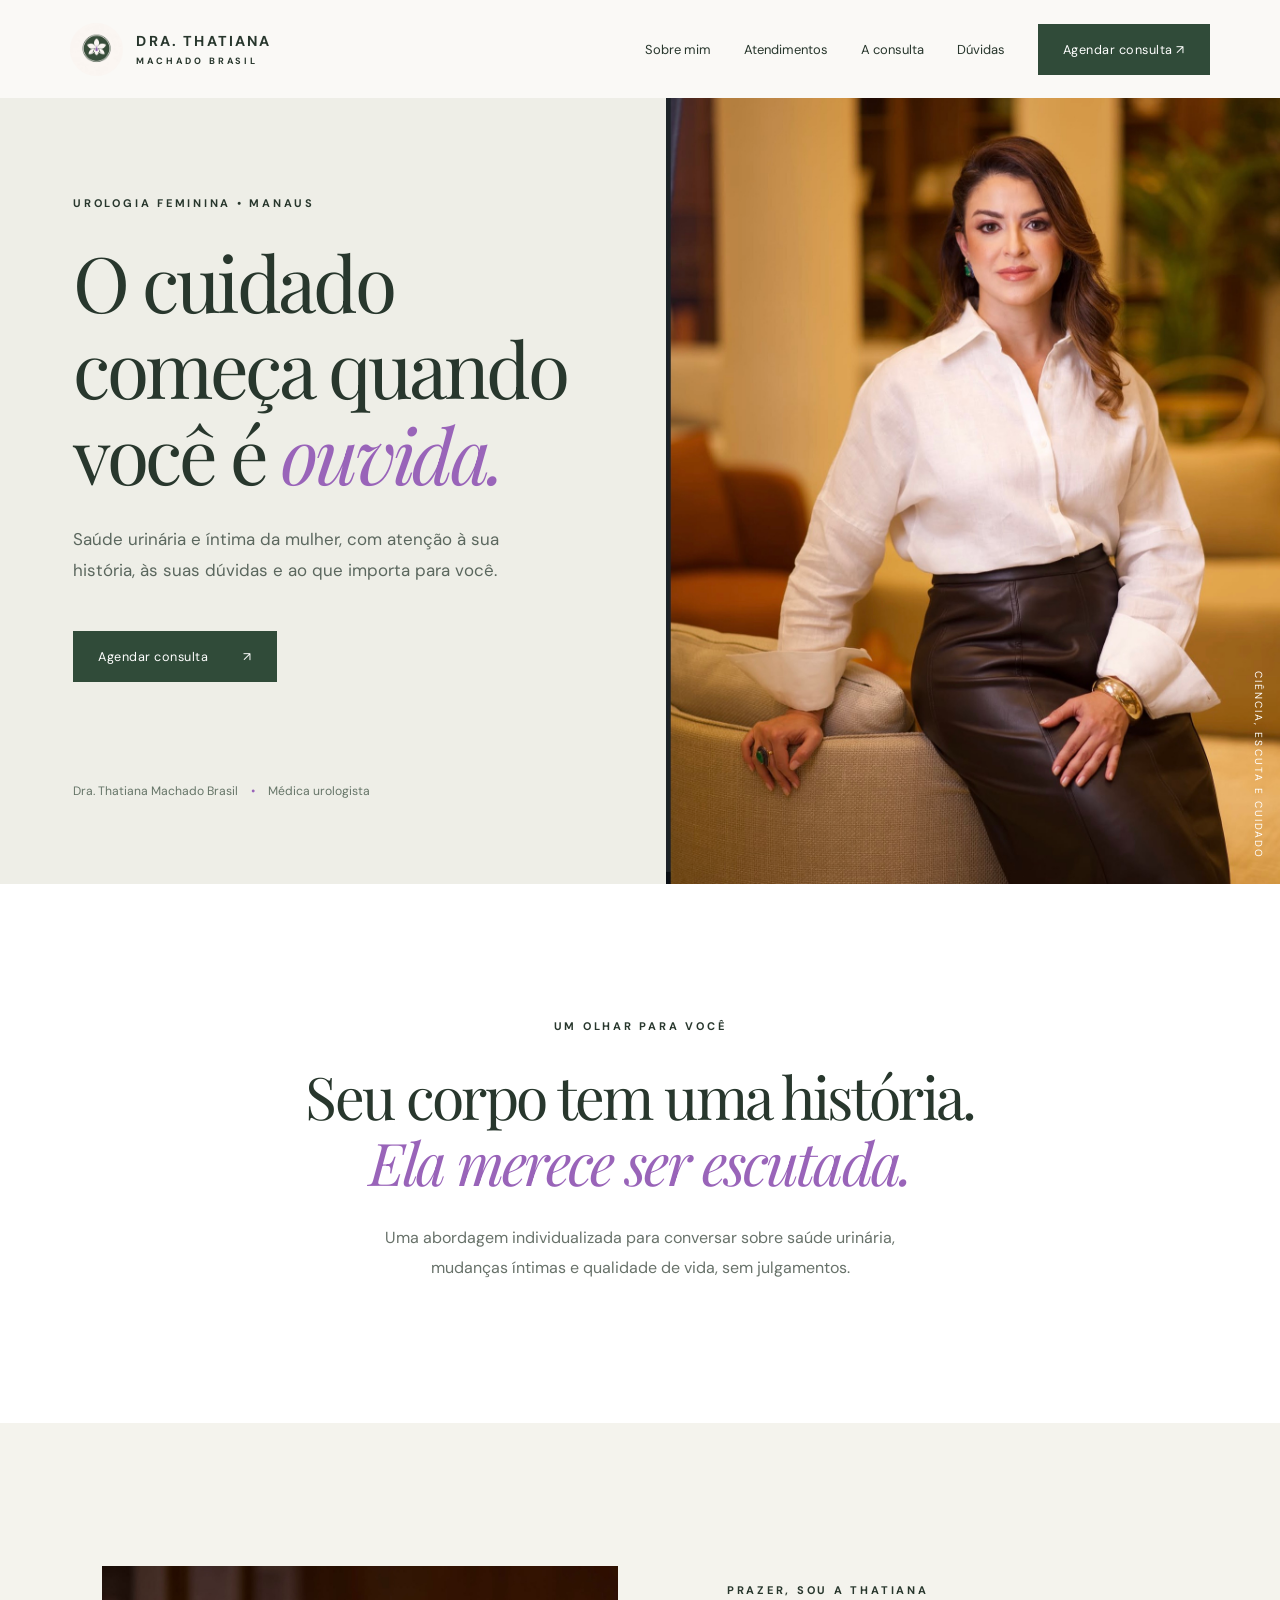
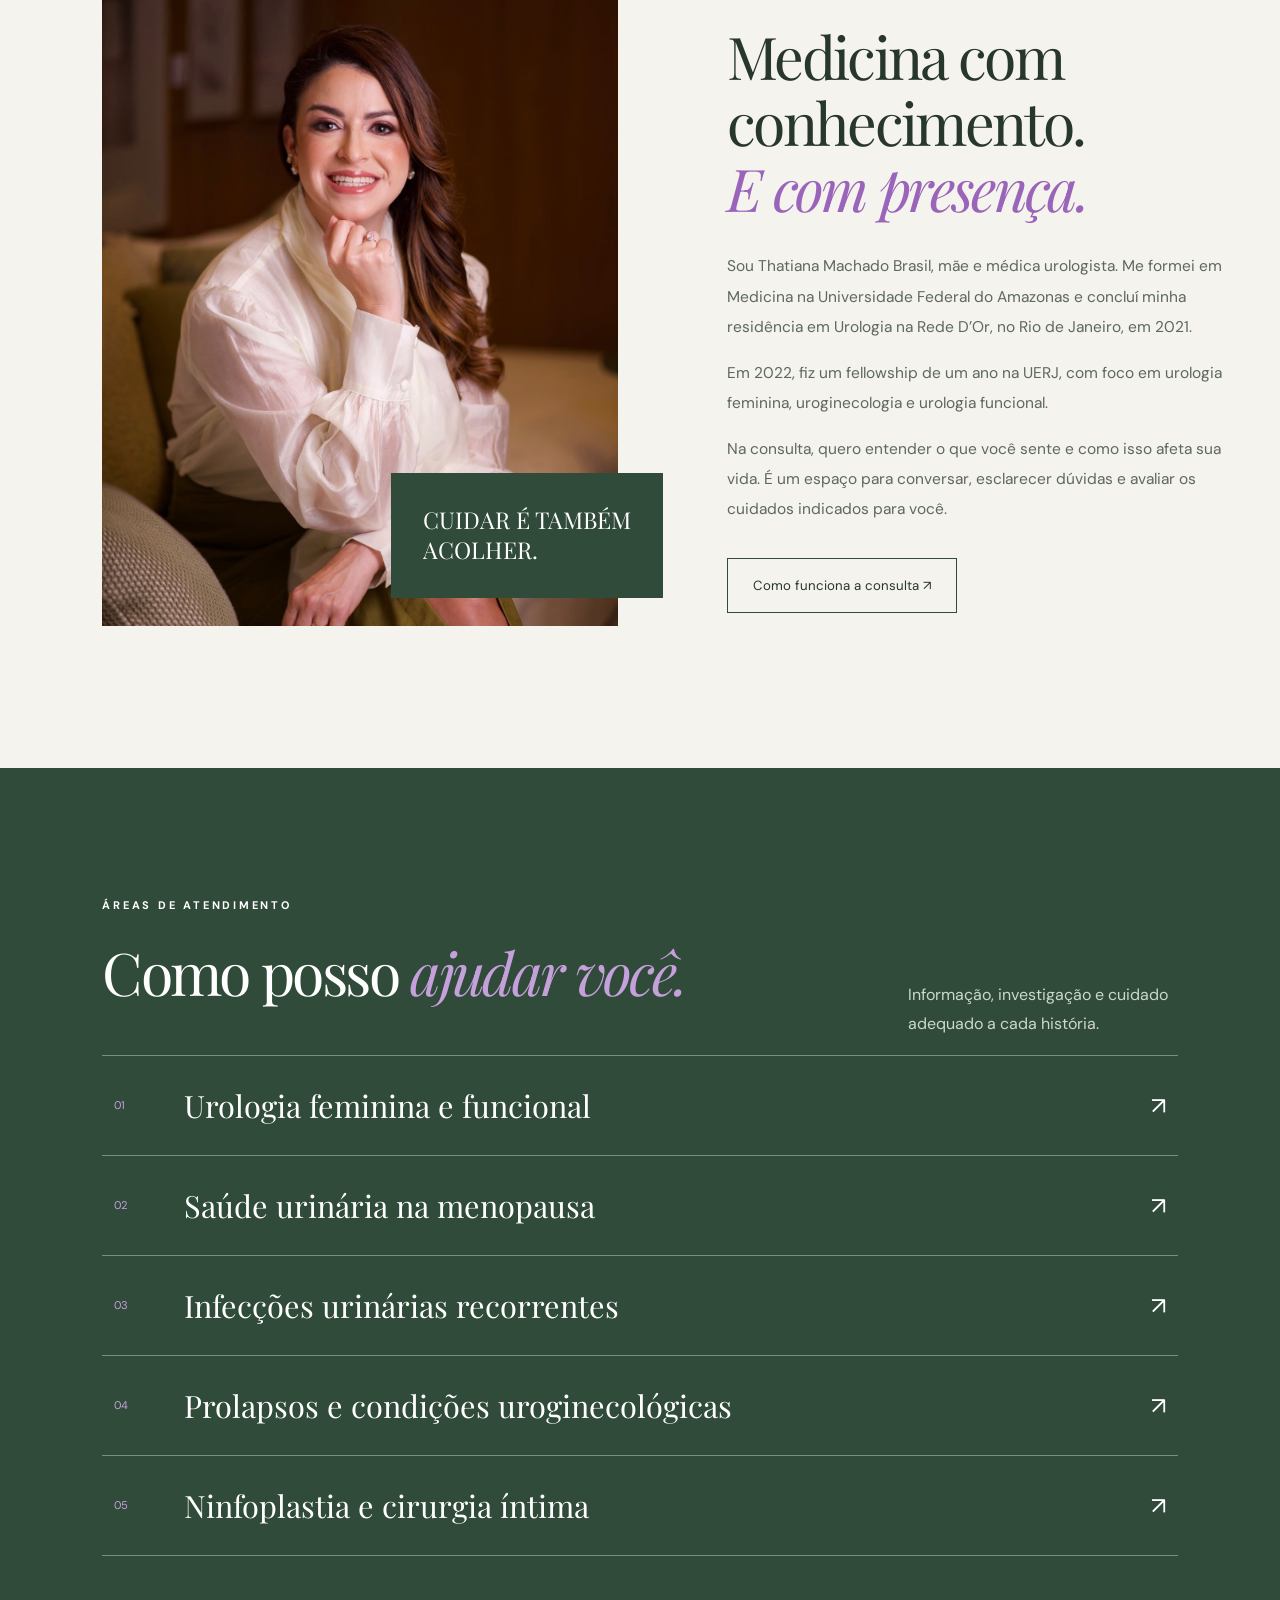
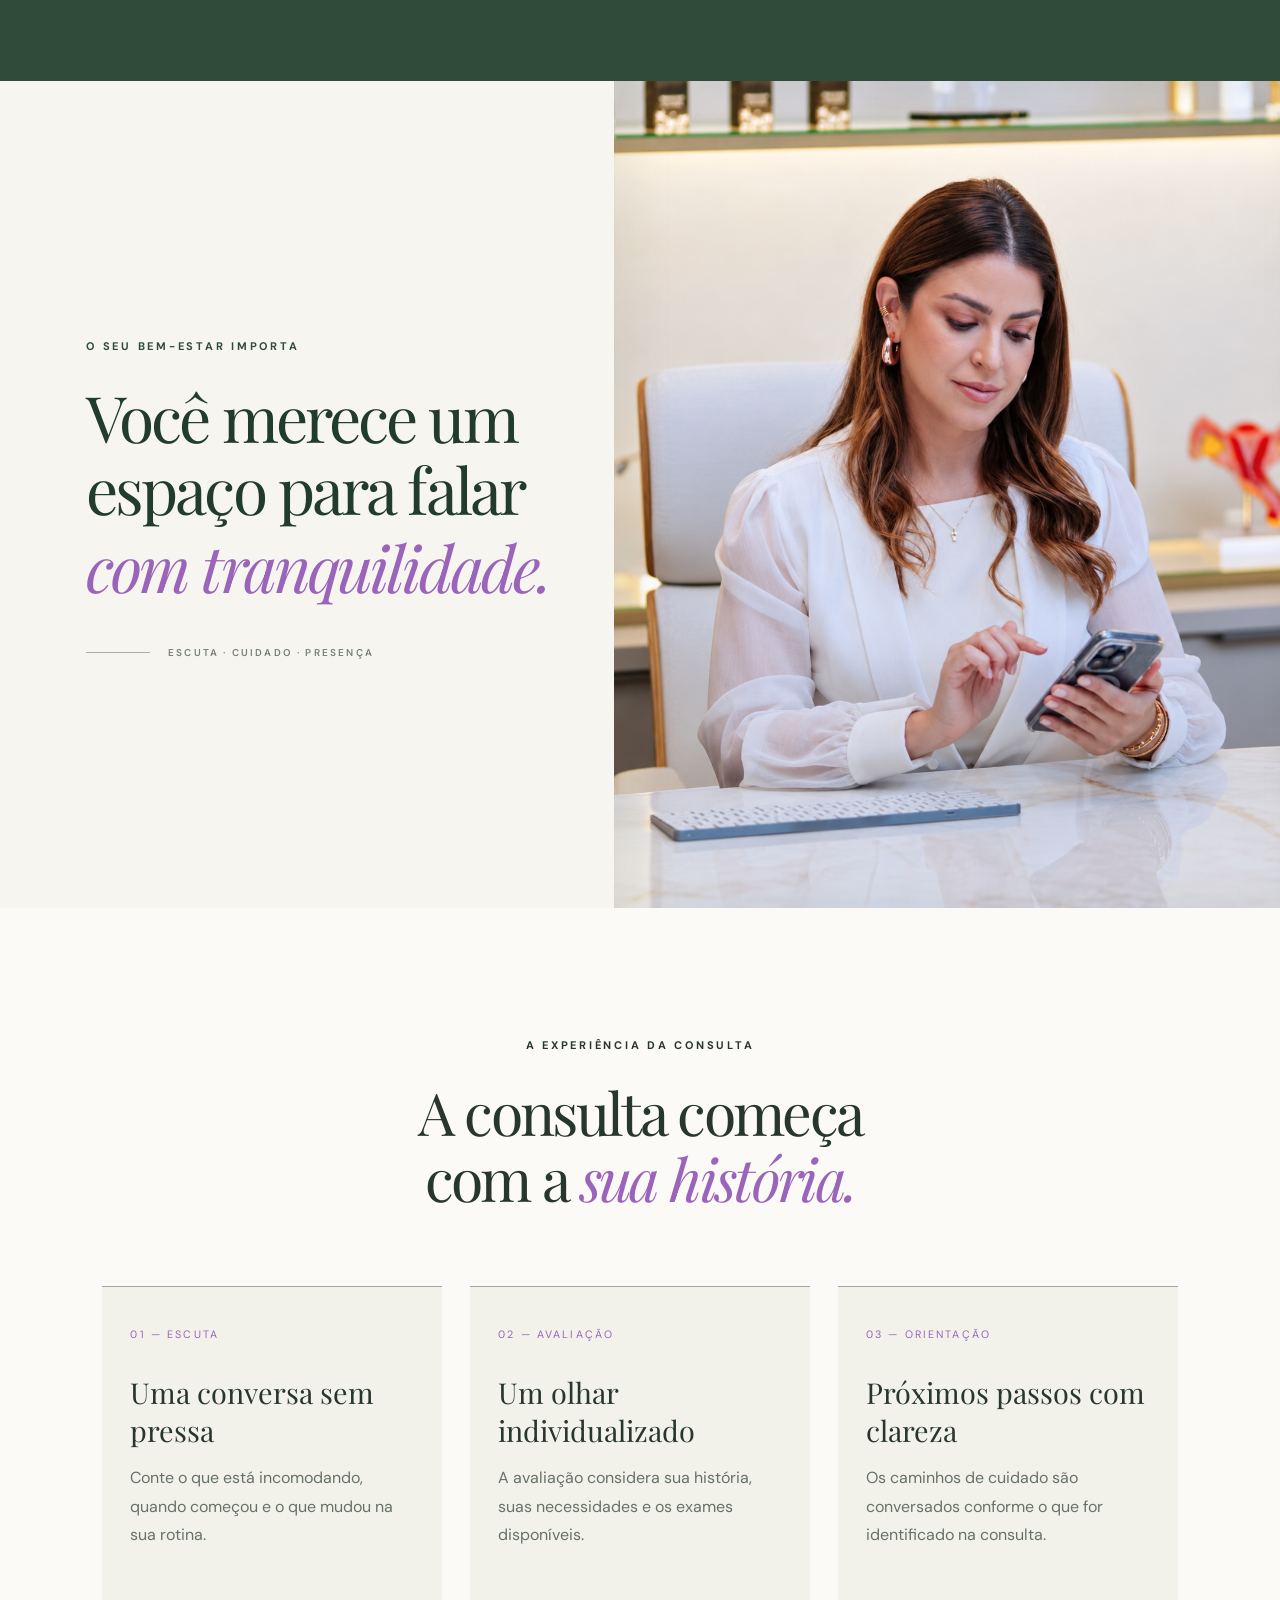
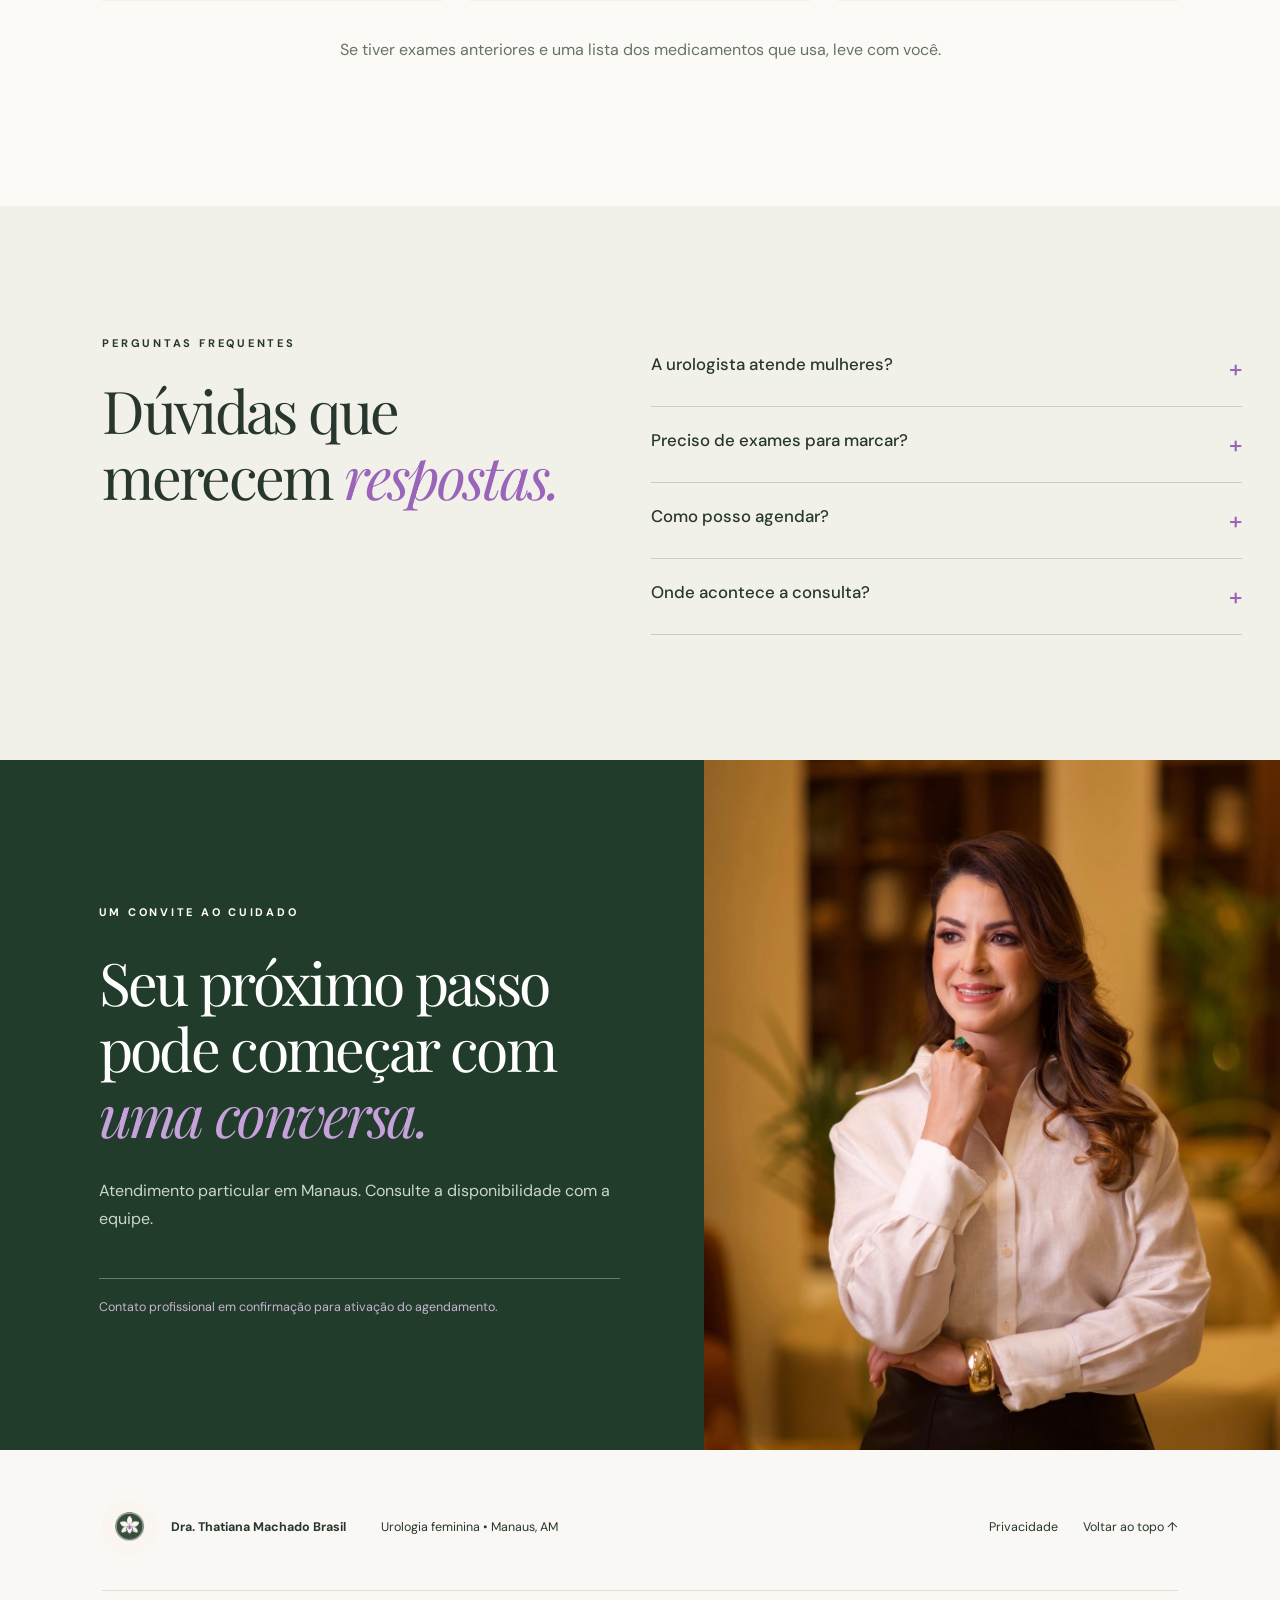
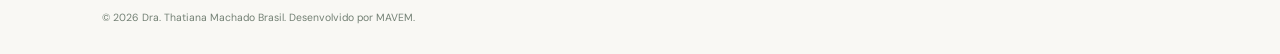
==== commit e02a395c: "Atualiza site Dra Thatiana" ====
--- a/site-dra-thatiana-bem-estar-split/index.html
+++ b/site-dra-thatiana-bem-estar-split/index.html
@@ -26,7 +26,7 @@
    </button>
    <nav id="nav">
     <a href="#sobre">
-     A médica
+     Sobre mim
     </a>
     <a href="#atendimentos">
      Atendimentos
@@ -97,7 +97,6 @@
      Uma abordagem individualizada para conversar sobre saúde urinária, mudanças íntimas e qualidade de vida, sem julgamentos.
     </p>
     <div class="flourish">
-
     </div>
    </section>
    <section class="about section" id="sobre">
@@ -276,12 +275,9 @@
       </p>
      </article>
     </div>
-    <div class="consult-note" role="note" aria-label="Importante">
-     <span aria-hidden="true" class="note-icon">!</span>
-     <p>
-      Se tiver exames anteriores e uma lista dos medicamentos que usa, leve com você.
-     </p>
-    </div>
+    <p class="consult-note">
+     Se tiver exames anteriores e uma lista dos medicamentos que usa, leve com você.
+    </p>
    </section>
    <section class="faq section" id="duvidas">
     <div>
@@ -325,115 +321,53 @@
        Onde acontece a consulta?
       </summary>
       <p>
-       A Dra. Thatiana atende em dois locais em Manaus: no IUAM — Instituto de Urologia do Amazonas e na Clínica Dra. Elainy Lima. Você pode escolher o local mais conveniente e falar diretamente com a equipe responsável pelo agendamento.
+       O atendimento particular acontece em Manaus. A equipe informará os dados completos da clínica após a confirmação das informações de localização.
       </p>
      </details>
     </div>
    </section>
-   <section class="locations section" id="contato">
-    <div class="locations-head">
-     <div>
-      <span class="eyebrow">
-       LOCAIS DE ATENDIMENTO
-      </span>
-      <h2>
-       Escolha onde deseja
-       <em>
-        ser atendida.
-       </em>
-      </h2>
-     </div>
-     <p>
-      A Dra. Thatiana atende em dois locais em Manaus. Selecione a unidade de sua preferência para falar diretamente com a equipe responsável pelo agendamento.
-     </p>
-    </div>
-
-    <div class="location-grid">
-     <article class="location-card">
-      <div class="location-card__top">
-       <span class="location-index">01</span>
-       <span class="location-tag">MANAUS • AM</span>
-      </div>
-      <div class="location-brand">
-       <img class="location-logo location-logo--iuam" src="assets/logo-iuam-clean.png" alt="Logo do IUAM"/>
-       <div class="location-brand-copy">
-        <h3>IUAM</h3>
-        <p class="location-name">Instituto de Urologia do Amazonas</p>
-       </div>
-      </div>
-      <p class="location-copy">
-       Fale com a equipe do IUAM para consultar os horários disponíveis e solicitar seu agendamento.
-      </p>
-      <div class="location-actions">
-       <a class="btn location-btn" href="https://api.whatsapp.com/send?phone=5592992360015" target="_blank" rel="noopener noreferrer" aria-label="Agendar consulta no IUAM pelo WhatsApp">
-        <svg class="btn-whatsapp-icon" aria-hidden="true" viewBox="0 0 24 24"><path d="M20.5 11.8a8.5 8.5 0 0 1-12.6 7.4L3.5 20.5l1.4-4.2A8.5 8.5 0 1 1 20.5 11.8Z"></path><path d="M8.7 8.2c.2-.5.5-.5.8-.5h.5c.2 0 .4.1.5.4l.8 1.8c.1.3.1.5-.1.7l-.6.8c-.2.2-.1.4 0 .6.7 1.2 1.7 2.2 3 2.8.3.1.5.1.7-.1l.9-1c.2-.2.5-.3.7-.2l1.8.8c.3.1.4.3.4.5 0 .3-.2 1.6-1.1 2.2-.8.6-1.8.8-3 .4-1.5-.5-3.2-1.4-4.8-3-1.2-1.2-2-2.6-2.4-3.9-.4-1.2-.1-1.9.2-2.3Z"></path></svg>
-        <span>Agendar no IUAM</span>
-        <span class="btn-arrow">↗</span>
-       </a>
-
-       <a class="location-map-btn" href="https://www.google.com/maps/place/IUAM+-+Instituto+de+Urologia+do+Amazonas/@-3.1058661,-60.0200755,16z/data=!3m1!4b1!4m6!3m5!1s0x926c0538d68821d1:0x6d67a14a680b8f2e!8m2!3d-3.1058715!4d-60.0175006!16s%2Fg%2F11ptmbdcx3?entry=ttu&g_ep=EgoyMDI2MTAwNi4wIKXMDSoASAFQAw%3D%3D" target="_blank" rel="noopener noreferrer" aria-label="Ver localização do IUAM no Google Maps">
-        <svg class="btn-location-icon" aria-hidden="true" viewBox="0 0 24 24">
-         <path d="M12 21s6-5.3 6-11a6 6 0 1 0-12 0c0 5.7 6 11 6 11Z"></path>
-         <circle cx="12" cy="10" r="2.2"></circle>
-        </svg>
-        <span>Como chegar</span>
-        <span class="btn-arrow">↗</span>
-       </a>
-      </div>
-     </article>
-
-     <article class="location-card location-card--accent">
-      <div class="location-card__top">
-       <span class="location-index">02</span>
-       <span class="location-tag">MANAUS • AM</span>
-      </div>
-      <div class="location-brand">
-       <img class="location-logo location-logo--elainy" src="assets/logo-elainy-clean.png" alt="Logo da Clínica Dra. Elainy Lima"/>
-       <div class="location-brand-copy">
-        <h3>Clínica Dra. Elainy Lima</h3>
-        <p class="location-name">Atendimento particular</p>
-       </div>
-      </div>
-      <p class="location-copy">
-       Fale com a equipe da clínica para consultar os horários disponíveis e solicitar seu agendamento.
-      </p>
-      <div class="location-actions">
-       <a class="btn location-btn" href="https://api.whatsapp.com/send?phone=559298407792" target="_blank" rel="noopener noreferrer" aria-label="Agendar consulta na Clínica Dra. Elainy Lima pelo WhatsApp">
-        <svg class="btn-whatsapp-icon" aria-hidden="true" viewBox="0 0 24 24"><path d="M20.5 11.8a8.5 8.5 0 0 1-12.6 7.4L3.5 20.5l1.4-4.2A8.5 8.5 0 1 1 20.5 11.8Z"></path><path d="M8.7 8.2c.2-.5.5-.5.8-.5h.5c.2 0 .4.1.5.4l.8 1.8c.1.3.1.5-.1.7l-.6.8c-.2.2-.1.4 0 .6.7 1.2 1.7 2.2 3 2.8.3.1.5.1.7-.1l.9-1c.2-.2.5-.3.7-.2l1.8.8c.3.1.4.3.4.5 0 .3-.2 1.6-1.1 2.2-.8.6-1.8.8-3 .4-1.5-.5-3.2-1.4-4.8-3-1.2-1.2-2-2.6-2.4-3.9-.4-1.2-.1-1.9.2-2.3Z"></path></svg>
-        <span>Agendar na clínica</span>
-        <span class="btn-arrow">↗</span>
-       </a>
-
-       <a class="location-map-btn" href="https://www.google.com/maps/place/Cl%C3%ADnica+Dra.+Elainy+Lima+%7C+Implantes+Hormonais,+Cirurgia+%C3%8Dntima,+Ginecologia+Integrativa+Manaus%2FAm/@-3.0907113,-60.0057749,17z/data=!3m1!4b1!4m6!3m5!1s0x926c058399b46105:0x6cec165210bbf2fa!8m2!3d-3.0907167!4d-60.0032!16s%2Fg%2F11q2phywxv?entry=ttu&g_ep=EgoyMDI2MTAwNi4wIKXMDSoASAFQAw%3D%3D" target="_blank" rel="noopener noreferrer" aria-label="Ver localização da Clínica Dra. Elainy Lima no Google Maps">
-        <svg class="btn-location-icon" aria-hidden="true" viewBox="0 0 24 24">
-         <path d="M12 21s6-5.3 6-11a6 6 0 1 0-12 0c0 5.7 6 11 6 11Z"></path>
-         <circle cx="12" cy="10" r="2.2"></circle>
-        </svg>
-        <span>Como chegar</span>
-        <span class="btn-arrow">↗</span>
-       </a>
-      </div>
-     </article>
-    </div>
-
-    <div class="locations-foot">
-     <span>Atendimento particular • Manaus, AM</span>
-    </div>
+   <section class="contact" id="contato">
+    <div class="contact-copy">
+     <span class="eyebrow">
+      UM CONVITE AO CUIDADO
+     </span>
+     <h2>
+      Seu próximo passo pode começar com
+      <em>
+       uma conversa.
+      </em>
+     </h2>
+     <p>
+      Atendimento particular em Manaus. Consulte a disponibilidade com a equipe.
+     </p>
+     <span class="contact-pending">
+      Contato profissional em confirmação para ativação do agendamento.
+     </span>
+    </div>
+    <img alt="Dra. Thatiana Machado Brasil em retrato profissional" src="assets/foto-7566.png"/>
    </section>
   </main>
-  <footer class="premium-footer">
-   <div class="footer-bottom footer-bottom--single-row">
-    <a class="footer-identity" href="index.html">
-     <img src="assets/logo.jpeg" alt="Logotipo da Dra. Thatiana Machado Brasil"/>
-     <span>Dra. Thatiana Machado Brasil <small>Urologia feminina • Manaus, AM</small></span>
-    </a>
-    <a class="footer-pill footer-instagram" href="https://www.instagram.com/drathatiana.urologia/" target="_blank" rel="noopener noreferrer" aria-label="Instagram da Dra. Thatiana">
-     <svg aria-hidden="true" viewBox="0 0 24 24"><rect x="3" y="3" width="18" height="18" rx="5" ry="5"></rect><circle cx="12" cy="12" r="4"></circle><circle cx="17.5" cy="6.5" r="1"></circle></svg>
-     <span>@drathatiana.urologia</span>
-    </a>
-    <a class="footer-privacy" href="privacidade.html">Privacidade</a>
-    <small class="footer-copy">© 2026 Dra. Thatiana Machado Brasil. Desenvolvido por MAVEM.</small>
+  <footer>
+   <div class="footer-brand">
+    <img alt="Logotipo da Dra. Thatiana" src="assets/logo.jpeg"/>
+    <span>
+     Dra. Thatiana Machado Brasil
+    </span>
    </div>
+   <p>
+    Urologia feminina • Manaus, AM
+   </p>
+   <div>
+    <a href="privacidade.html">
+     Privacidade
+    </a>
+    <a href="#inicio">
+     Voltar ao topo ↑
+    </a>
+   </div>
+   <small>
+    © 2026 Dra. Thatiana Machado Brasil. Desenvolvido por MAVEM.
+   </small>
   </footer>
   <script src="script.js">
   </script>
--- a/site-dra-thatiana-bem-estar-split/style.css
+++ b/site-dra-thatiana-bem-estar-split/style.css
@@ -392,45 +392,12 @@
   font-weight:400;
   margin:30px 0 15px
 }
-.consult-grid p {
+.consult-grid p,.consult-note {
   line-height:1.8;
   color:#677267
 }
 .consult-note {
-  margin-top:35px;
-  display:flex;
-  align-items:center;
-  justify-content:center;
-  gap:14px;
-  width:fit-content;
-  max-width:100%;
-  margin-left:auto;
-  margin-right:auto;
-  padding:16px 20px;
-  border:1px solid #d5dacf;
-  background:#fffdf8;
-  border-radius:18px;
-  box-shadow:0 12px 28px rgba(34,60,44,.06)
-}
-.consult-note p {
-  margin:0;
-  line-height:1.8;
-  color:#677267
-}
-.note-icon {
-  width:30px;
-  height:30px;
-  flex:0 0 30px;
-  display:inline-flex;
-  align-items:center;
-  justify-content:center;
-  border-radius:50%;
-  border:1px solid rgba(48,75,57,.28);
-  background:rgba(153,100,185,.10);
-  color:var(--lilac);
-  font-size:.95rem;
-  font-weight:700;
-  line-height:1
+  margin-top:35px
 }
 .faq {
   display:grid;
@@ -504,126 +471,38 @@
   margin-top:28px;
   padding-top:20px
 }
-.premium-footer {
-  position:relative;
-  overflow:hidden;
-  background:
-    radial-gradient(circle at 20% 0%, rgba(153,100,185,.16), transparent 30%),
-    linear-gradient(105deg, #223c2c 0%, #304b39 58%, #263f30 100%);
-  color:#fff;
-  padding:42px 8% 26px;
-  font-size:.82rem;
-}
-
-.premium-footer::before {
-  content:'';
-  position:absolute;
-  inset:auto -90px -150px auto;
-  width:330px;
-  height:330px;
-  border:1px solid rgba(255,255,255,.08);
-  border-radius:50%;
-}
-
-.footer-contact-pills {
-  position:relative;
-  z-index:1;
-  display:flex;
-  justify-content:center;
+footer {
+  background:#f9f8f4;
+  padding:50px 8% 30px;
+  display:flex;
   align-items:center;
+  gap:35px;
   flex-wrap:wrap;
-  gap:16px;
-  padding:0 0 32px;
-}
-
-.footer-pill {
-  min-height:54px;
-  padding:0 22px;
-  display:inline-flex;
+  font-size:.78rem
+}
+.footer-brand {
+  display:flex;
   align-items:center;
-  justify-content:center;
-  gap:12px;
-  border:1px solid rgba(255,255,255,.24);
-  border-radius:999px;
-  color:#f7f3ea;
-  font-weight:600;
-  letter-spacing:.01em;
-  background:rgba(255,255,255,.035);
-  backdrop-filter:blur(5px);
-  transition:background .2s,border-color .2s,transform .2s;
-}
-
-.footer-pill:hover {
-  background:rgba(255,255,255,.10);
-  border-color:rgba(215,185,230,.72);
-  transform:translateY(-2px);
-}
-
-.footer-pill svg {
-  width:21px;
-  height:21px;
-  flex:0 0 21px;
-  fill:none;
-  stroke:currentColor;
-  stroke-width:1.7;
-  stroke-linecap:round;
-  stroke-linejoin:round;
-}
-
-.footer-bottom {
-  position:relative;
-  z-index:1;
-  display:grid;
-  grid-template-columns:1fr auto;
-  align-items:center;
-  gap:18px 30px;
-  padding-top:24px;
-  border-top:1px solid rgba(255,255,255,.13);
-}
-
-.footer-identity {
-  display:inline-flex;
-  align-items:center;
-  gap:13px;
-  width:max-content;
-  font-weight:700;
-}
-
-.footer-identity img {
-  width:44px;
-  height:44px;
-  border-radius:50%;
-  object-fit:cover;
-  border:1px solid rgba(255,255,255,.22);
-}
-
-.footer-identity span {
-  display:flex;
-  flex-direction:column;
-  gap:3px;
-}
-
-.footer-identity small {
-  color:#cad6cc;
-  font-size:.68rem;
-  font-weight:400;
-}
-
-.footer-privacy {
-  color:#eef4ef;
-  border-bottom:1px solid rgba(255,255,255,.25);
-  padding-bottom:3px;
-}
-
-.footer-privacy:hover {
-  color:#d7b9e6;
-  border-color:#d7b9e6;
-}
-
-.footer-copy {
-  grid-column:1 / -1;
-  color:#aebdaf;
-  font-size:.68rem;
+  gap:14px;
+  font-weight:700
+}
+.footer-brand img {
+  width:55px;
+  border-radius:50%
+}
+footer p {
+  margin:0
+}
+footer>div:nth-of-type(2) {
+  display:flex;
+  gap:25px;
+  margin-left:auto
+}
+footer small {
+  width:100%;
+  border-top:1px solid #d9ded7;
+  padding-top:20px;
+  color:#738074
 }
 a:focus-visible,button:focus-visible,summary:focus-visible {
   outline:3px solid var(--lilac);
@@ -721,10 +600,6 @@
   .consult-grid {
     grid-template-columns:1fr
   }
-  .consult-note {
-    align-items:flex-start;
-    text-align:left
-  }
   .wellbeing-split {
     grid-template-columns:1fr
   }
@@ -889,34 +764,9 @@
 
 .treatment-heading-grid {
   display: grid;
-  grid-template-columns: minmax(0, 1.12fr) minmax(420px, .88fr);
-  gap: 72px;
-  align-items: center;
-}
-
-.treatment-title-column {
-  position: relative;
-  z-index: 2;
-}
-
-.treatment-visual-column {
-  position: relative;
-  padding-bottom: 86px;
-}
-
-.treatment-image-wrap {
-  margin: 0;
-  height: 430px;
-  overflow: hidden;
-  background: #e9e5dc;
-  box-shadow: 0 24px 70px rgba(35,52,41,.10);
-}
-
-.treatment-image-wrap img {
-  width: 100%;
-  height: 100%;
-  object-fit: cover;
-  object-position: center;
+  grid-template-columns: minmax(0, 1.45fr) minmax(320px, .72fr);
+  gap: 90px;
+  align-items: end;
 }
 
 .treatment-number {
@@ -936,16 +786,11 @@
 }
 
 .treatment-intro-card {
-  position: absolute;
-  left: -44px;
-  right: 34px;
-  bottom: 0;
-  z-index: 3;
-  padding: 30px 32px 28px;
-  background: rgba(255,255,255,.94);
+  padding: 34px 34px 30px;
+  background: rgba(255,255,255,.68);
   border: 1px solid rgba(48,75,57,.14);
-  backdrop-filter: blur(10px);
-  box-shadow: 0 18px 60px rgba(35,52,41,.10);
+  backdrop-filter: blur(8px);
+  box-shadow: 0 18px 60px rgba(35,52,41,.06);
 }
 
 .treatment-intro-card .eyebrow {
@@ -1095,19 +940,6 @@
     gap: 45px;
   }
 
-  .treatment-visual-column {
-    padding-bottom: 68px;
-  }
-
-  .treatment-image-wrap {
-    height: min(58vw, 480px);
-  }
-
-  .treatment-intro-card {
-    left: 28px;
-    right: 28px;
-  }
-
   .treatment-aside {
     position: static;
     grid-template-columns: 1fr 1fr;
@@ -1141,20 +973,7 @@
     font-size: clamp(3rem, 14vw, 4.3rem);
   }
 
-  .treatment-visual-column {
-    padding-bottom: 0;
-  }
-
-  .treatment-image-wrap {
-    height: 310px;
-  }
-
   .treatment-intro-card {
-    position: relative;
-    left: auto;
-    right: auto;
-    bottom: auto;
-    margin-top: 14px;
     padding: 27px 24px;
   }
 
@@ -1187,854 +1006,3 @@
     padding: 65px 7%;
   }
 }
-
-
-/* ===== Locais de atendimento ===== */
-.locations {
-  background:
-    radial-gradient(circle at 88% 12%, rgba(153,100,185,.12), transparent 24%),
-    linear-gradient(180deg, #f7f5ef 0%, #efede5 100%);
-}
-
-.locations-head {
-  display:grid;
-  grid-template-columns:minmax(0,1.15fr) minmax(300px,.62fr);
-  gap:70px;
-  align-items:end;
-  margin-bottom:62px;
-}
-
-.locations-head h2 {
-  max-width:760px;
-  margin:22px 0 0;
-}
-
-.locations-head p {
-  margin:0 0 12px;
-  max-width:470px;
-  color:#667168;
-  line-height:1.9;
-}
-
-.location-grid {
-  display:grid;
-  grid-template-columns:repeat(2,minmax(0,1fr));
-  gap:26px;
-}
-
-.location-card {
-  position:relative;
-  min-height:390px;
-  padding:38px;
-  display:flex;
-  flex-direction:column;
-  align-items:flex-start;
-  border:1px solid rgba(48,75,57,.16);
-  background:rgba(255,255,255,.88);
-  box-shadow:0 20px 60px rgba(35,52,41,.07);
-  overflow:hidden;
-}
-
-.location-card::after {
-  content:'';
-  position:absolute;
-  width:220px;
-  height:220px;
-  border:1px solid rgba(48,75,57,.10);
-  border-radius:50%;
-  right:-105px;
-  bottom:-125px;
-}
-
-.location-card--accent {
-  background:var(--green);
-  color:#fff;
-}
-
-.location-card--accent::after {
-  border-color:rgba(255,255,255,.13);
-}
-
-.location-card__top {
-  width:100%;
-  display:flex;
-  justify-content:space-between;
-  gap:20px;
-  align-items:center;
-  margin-bottom:60px;
-}
-
-.location-index {
-  color:var(--lilac);
-  font-size:.72rem;
-  font-weight:700;
-  letter-spacing:.18em;
-}
-
-.location-card--accent .location-index {
-  color:#d7b9e6;
-}
-
-.location-tag {
-  font-size:.61rem;
-  font-weight:700;
-  letter-spacing:.20em;
-  color:#768079;
-}
-
-.location-card--accent .location-tag {
-  color:#ccd6ce;
-}
-
-.location-brand {
-  display:flex;
-  align-items:flex-start;
-  gap:18px;
-}
-
-.location-brand-copy {
-  min-width:0;
-}
-
-.location-logo {
-  flex:0 0 auto;
-  display:block;
-  object-fit:contain;
-  image-rendering:auto;
-}
-
-.location-logo--iuam {
-  width:110px;
-  margin-top:4px;
-}
-
-.location-logo--elainy {
-  width:54px;
-  margin-top:6px;
-}
-
-.location-card h3 {
-  margin:0;
-  max-width:520px;
-  font-family:'Playfair Display',serif;
-  font-weight:400;
-  font-size:clamp(2.1rem,3.5vw,3.8rem);
-  line-height:1.04;
-  letter-spacing:-.035em;
-}
-
-.location-name {
-  margin:14px 0 0;
-  color:#58665c;
-  font-weight:600;
-}
-
-.location-card--accent .location-name {
-  color:#d8e0d9;
-}
-
-.location-copy {
-  margin:30px 0 34px;
-  max-width:520px;
-  color:#6b756d;
-  line-height:1.85;
-}
-
-.location-card--accent .location-copy {
-  color:#cbd6cd;
-}
-
-.location-btn {
-  position:relative;
-  z-index:2;
-  margin-top:auto;
-}
-
-.location-card--accent .location-btn {
-  background:#fff;
-  color:var(--green);
-}
-
-.location-btn {
-  gap:12px;
-}
-
-.btn-whatsapp-icon {
-  width:20px;
-  height:20px;
-  flex:0 0 20px;
-  fill:none;
-  stroke:currentColor;
-  stroke-width:1.7;
-  stroke-linecap:round;
-  stroke-linejoin:round;
-}
-
-.location-btn .btn-arrow {
-  margin-left:12px;
-}
-
-.location-actions {
-  width:100%;
-  margin-top:auto;
-  display:flex;
-  align-items:stretch;
-  gap:12px;
-  flex-wrap:wrap;
-  position:relative;
-  z-index:2;
-}
-
-.location-actions .location-btn {
-  margin-top:0;
-}
-
-.location-map-btn {
-  min-height:54px;
-  padding:15px 18px;
-  display:inline-flex;
-  align-items:center;
-  justify-content:center;
-  gap:10px;
-  border:1px solid rgba(48,75,57,.32);
-  background:transparent;
-  color:var(--green);
-  font-size:.79rem;
-  letter-spacing:.02em;
-  transition:background .2s,color .2s,border-color .2s,transform .2s;
-}
-
-.location-map-btn:hover {
-  background:#eef0e9;
-  border-color:var(--green);
-  transform:translateY(-2px);
-}
-
-.btn-location-icon {
-  width:19px;
-  height:19px;
-  flex:0 0 19px;
-  fill:none;
-  stroke:currentColor;
-  stroke-width:1.7;
-  stroke-linecap:round;
-  stroke-linejoin:round;
-}
-
-.location-map-btn .btn-arrow {
-  margin-left:6px;
-}
-
-.location-card--accent .location-map-btn {
-  color:#fff;
-  border-color:rgba(255,255,255,.42);
-}
-
-.location-card--accent .location-map-btn:hover {
-  background:rgba(255,255,255,.10);
-  border-color:#fff;
-}
-
-.location-card--accent .location-btn:hover {
-  background:#d7b9e6;
-  color:var(--deep);
-}
-
-.locations-foot {
-  margin-top:28px;
-  padding-top:22px;
-  border-top:1px solid rgba(48,75,57,.16);
-  display:flex;
-  justify-content:space-between;
-  gap:28px;
-  color:#717c73;
-  font-size:.76rem;
-}
-
-/* Prolapsos: título longo com quebra controlada para nunca entrar sob a imagem. */
-.treatment-page--long-title .treatment-heading-grid {
-  grid-template-columns:minmax(0,.90fr) minmax(500px,1.10fr);
-  gap:88px;
-  align-items:center;
-}
-
-.treatment-page--long-title .treatment-title-column {
-  min-width:0;
-  overflow:visible;
-}
-
-.treatment-page--long-title .treatment-heading-grid h1 {
-  width:100%;
-  max-width:620px;
-  font-size:clamp(3.25rem,4.65vw,5.45rem);
-  line-height:.99;
-  letter-spacing:-.052em;
-}
-
-.treatment-page--long-title .treatment-visual-column {
-  padding-bottom:118px;
-}
-
-.treatment-page--long-title .treatment-intro-card {
-  left:0;
-  right:34px;
-  max-width:none;
-}
-
-.treatment-title-line {
-  display:block;
-  white-space:nowrap;
-}
-
-@media(max-width:900px) {
-  .locations-head,
-  .location-grid {
-    grid-template-columns:1fr;
-  }
-
-  .locations-head {
-    gap:28px;
-  }
-
-  .location-card {
-    min-height:350px;
-  }
-
-  .treatment-page--long-title .treatment-heading-grid {
-    grid-template-columns:1fr;
-    gap:45px;
-  }
-
-  .treatment-page--long-title .treatment-heading-grid h1 {
-    max-width:850px;
-    font-size:clamp(3rem,9vw,5.4rem);
-  }
-
-  .treatment-page--long-title .treatment-visual-column {
-    padding-bottom:86px;
-  }
-
-  .treatment-page--long-title .treatment-intro-card {
-    left:18px;
-    right:18px;
-  }
-
-  .treatment-page--long-title .treatment-title-line {
-    white-space:normal;
-  }
-}
-
-@media(max-width:550px) {
-  .location-card {
-    min-height:0;
-    padding:30px 24px;
-  }
-
-  .location-card__top {
-    margin-bottom:42px;
-  }
-
-  .location-brand {
-    gap:14px;
-    align-items:center;
-  }
-
-  .location-logo--iuam {
-    width:88px;
-    margin-top:0;
-  }
-
-  .location-logo--elainy {
-    width:44px;
-    margin-top:0;
-  }
-
-  .location-actions {
-    flex-direction:column;
-  }
-
-  .location-actions .location-btn,
-  .location-map-btn {
-    width:100%;
-  }
-
-  .locations-foot {
-    flex-direction:column;
-    gap:8px;
-  }
-}
-
-@media(max-width:700px) {
-  .premium-footer {
-    padding:36px 7% 24px;
-  }
-
-  .footer-contact-pills {
-    align-items:stretch;
-    gap:12px;
-  }
-
-  .footer-pill {
-    width:100%;
-    justify-content:flex-start;
-    padding:0 18px;
-  }
-
-  .footer-bottom {
-    grid-template-columns:1fr;
-  }
-
-  .footer-privacy {
-    width:max-content;
-  }
-}
-
-
-/* ===== Rodapé compacto: identidade + Instagram + privacidade na mesma linha ===== */
-.footer-bottom--single-row {
-  grid-template-columns:minmax(280px,1fr) auto auto;
-  align-items:center;
-  column-gap:24px;
-  row-gap:18px;
-  padding-top:0;
-  border-top:0;
-}
-
-.footer-bottom--single-row .footer-instagram {
-  min-height:48px;
-  padding:0 19px;
-  justify-self:center;
-}
-
-.footer-bottom--single-row .footer-privacy {
-  justify-self:end;
-}
-
-.footer-bottom--single-row .footer-copy {
-  grid-column:1 / -1;
-  margin-top:2px;
-  padding-top:18px;
-  border-top:1px solid rgba(255,255,255,.13);
-}
-
-@media(max-width:850px) {
-  .footer-bottom--single-row {
-    grid-template-columns:1fr auto;
-  }
-
-  .footer-bottom--single-row .footer-instagram {
-    justify-self:end;
-  }
-
-  .footer-bottom--single-row .footer-privacy {
-    grid-column:1 / -1;
-    justify-self:start;
-  }
-}
-
-@media(max-width:600px) {
-  .footer-bottom--single-row {
-    grid-template-columns:1fr;
-  }
-
-  .footer-bottom--single-row .footer-instagram,
-  .footer-bottom--single-row .footer-privacy {
-    justify-self:start;
-  }
-
-  .footer-bottom--single-row .footer-instagram {
-    width:auto;
-  }
-}
-
-/* ===== Página de Privacidade ===== */
-.privacy-header-link {
-  margin-top:0;
-}
-
-.privacy-page {
-  background:#f8f6f1;
-}
-
-.privacy-hero {
-  min-height:610px;
-  padding:110px 8% 95px;
-  display:grid;
-  grid-template-columns:minmax(0,1.12fr) minmax(300px,.58fr);
-  align-items:center;
-  gap:80px;
-  position:relative;
-  overflow:hidden;
-  background:
-    radial-gradient(circle at 85% 18%, rgba(153,100,185,.13), transparent 22%),
-    linear-gradient(180deg,#faf9f5 0%,#f4f1e9 100%);
-}
-
-.privacy-hero::after {
-  content:'';
-  position:absolute;
-  width:420px;
-  height:420px;
-  right:-190px;
-  bottom:-220px;
-  border:1px solid rgba(48,75,57,.12);
-  border-radius:50%;
-}
-
-.privacy-hero__copy {
-  position:relative;
-  z-index:2;
-  max-width:850px;
-}
-
-.privacy-hero h1 {
-  max-width:820px;
-  margin:28px 0 30px;
-  font-size:clamp(4rem,7vw,7.6rem);
-}
-
-.privacy-hero p {
-  max-width:690px;
-  margin:0;
-  color:#647068;
-  font-size:1.05rem;
-  line-height:1.9;
-}
-
-.privacy-meta {
-  margin-top:42px;
-  padding-top:20px;
-  width:max-content;
-  max-width:100%;
-  display:flex;
-  gap:18px;
-  border-top:1px solid rgba(48,75,57,.22);
-  color:#657067;
-  font-size:.78rem;
-}
-
-.privacy-meta strong {
-  color:var(--green);
-  font-weight:600;
-}
-
-.privacy-hero__mark {
-  justify-self:end;
-  width:min(100%,380px);
-  aspect-ratio:1/1;
-  border-radius:50%;
-  border:1px solid rgba(48,75,57,.15);
-  display:flex;
-  flex-direction:column;
-  align-items:center;
-  justify-content:center;
-  gap:24px;
-  position:relative;
-  background:rgba(255,255,255,.5);
-  box-shadow:0 30px 80px rgba(48,75,57,.06);
-}
-
-.privacy-hero__mark::before {
-  content:'';
-  position:absolute;
-  inset:18px;
-  border:1px solid rgba(153,100,185,.17);
-  border-radius:50%;
-}
-
-.privacy-hero__mark img {
-  width:120px;
-  height:120px;
-  border-radius:50%;
-  object-fit:cover;
-  position:relative;
-  z-index:1;
-}
-
-.privacy-hero__mark span {
-  position:relative;
-  z-index:1;
-  font-size:.66rem;
-  letter-spacing:.28em;
-  font-weight:700;
-  color:var(--green);
-}
-
-.privacy-layout {
-  padding:110px 8% 130px;
-  display:grid;
-  grid-template-columns:250px minmax(0,900px);
-  justify-content:center;
-  gap:90px;
-  background:#fff;
-}
-
-.privacy-nav {
-  position:sticky;
-  top:40px;
-  align-self:start;
-  display:flex;
-  flex-direction:column;
-  gap:0;
-  padding:28px 0;
-  border-top:1px solid rgba(48,75,57,.18);
-  border-bottom:1px solid rgba(48,75,57,.18);
-}
-
-.privacy-nav .eyebrow {
-  margin-bottom:18px;
-  color:var(--lilac);
-}
-
-.privacy-nav a {
-  padding:12px 0;
-  color:#667168;
-  font-size:.78rem;
-  line-height:1.45;
-  border-bottom:1px solid rgba(48,75,57,.08);
-  transition:color .2s,padding-left .2s;
-}
-
-.privacy-nav a:last-child {
-  border-bottom:0;
-}
-
-.privacy-nav a:hover {
-  color:var(--lilac);
-  padding-left:7px;
-}
-
-.privacy-content {
-  min-width:0;
-}
-
-.privacy-block {
-  display:grid;
-  grid-template-columns:58px minmax(0,1fr);
-  gap:28px;
-  padding:0 0 64px;
-  margin-bottom:64px;
-  border-bottom:1px solid #dde2dc;
-  scroll-margin-top:40px;
-}
-
-.privacy-number {
-  padding-top:10px;
-  color:var(--lilac);
-  font-size:.72rem;
-  font-weight:700;
-  letter-spacing:.16em;
-}
-
-.privacy-block h2 {
-  margin:0 0 24px;
-  font-size:clamp(2.2rem,4vw,4rem);
-}
-
-.privacy-block p {
-  max-width:780px;
-  margin:0 0 18px;
-  color:#626f65;
-  line-height:1.95;
-  font-size:1rem;
-}
-
-.privacy-block p:last-child {
-  margin-bottom:0;
-}
-
-.privacy-cards {
-  display:grid;
-  grid-template-columns:repeat(3,minmax(0,1fr));
-  gap:14px;
-  margin-top:32px;
-}
-
-.privacy-cards article {
-  min-height:210px;
-  padding:26px 24px;
-  background:#f4f3ed;
-  border-top:1px solid #aab6ab;
-}
-
-.privacy-cards article>span {
-  color:var(--lilac);
-  font-size:.66rem;
-  letter-spacing:.17em;
-  font-weight:700;
-}
-
-.privacy-cards h3 {
-  margin:25px 0 12px;
-  font-family:'Playfair Display',serif;
-  font-weight:400;
-  font-size:1.55rem;
-}
-
-.privacy-cards p {
-  margin:0;
-  font-size:.86rem;
-  line-height:1.75;
-}
-
-.privacy-block--accent {
-  padding:48px;
-  margin-left:-48px;
-  margin-right:-48px;
-  grid-template-columns:58px minmax(0,1fr);
-  color:#fff;
-  background:var(--green);
-  border-bottom:0;
-}
-
-.privacy-block--accent h2 {
-  color:#fff;
-}
-
-.privacy-block--accent p {
-  color:#d6dfd7;
-}
-
-.privacy-block--accent .privacy-number {
-  color:#d4afe6;
-}
-
-.privacy-contact-box {
-  padding:46px;
-  margin-left:-46px;
-  margin-right:-46px;
-  background:#f3f0f5;
-  border:1px solid rgba(153,100,185,.16);
-}
-
-.privacy-contact-box h2 {
-  margin-top:18px;
-}
-
-.privacy-pending {
-  width:max-content;
-  max-width:100%;
-  margin-top:28px;
-  padding:15px 18px;
-  border:1px solid rgba(48,75,57,.18);
-  background:#fff;
-  color:#5e6a61;
-  font-size:.82rem;
-}
-
-.privacy-pending strong {
-  color:var(--green);
-}
-
-.privacy-review-note {
-  margin-top:10px;
-  padding:24px 28px;
-  display:grid;
-  grid-template-columns:auto 1fr;
-  gap:20px;
-  align-items:start;
-  background:#fffaf0;
-  border-left:3px solid var(--lilac);
-}
-
-.privacy-review-note span {
-  color:var(--lilac);
-  font-size:.67rem;
-  letter-spacing:.18em;
-  font-weight:700;
-}
-
-.privacy-review-note p {
-  margin:0;
-  color:#687269;
-  line-height:1.8;
-  font-size:.86rem;
-}
-
-@media(max-width:1000px) {
-  .privacy-hero {
-    grid-template-columns:1fr;
-    gap:55px;
-  }
-
-  .privacy-hero__mark {
-    justify-self:start;
-    width:300px;
-  }
-
-  .privacy-layout {
-    grid-template-columns:1fr;
-    gap:55px;
-  }
-
-  .privacy-nav {
-    position:static;
-    display:grid;
-    grid-template-columns:repeat(2,minmax(0,1fr));
-    column-gap:26px;
-  }
-
-  .privacy-nav .eyebrow {
-    grid-column:1 / -1;
-  }
-}
-
-@media(max-width:700px) {
-  .privacy-header .privacy-header-link {
-    padding:12px 14px;
-    font-size:.72rem;
-  }
-
-  .privacy-hero {
-    min-height:auto;
-    padding:80px 7% 70px;
-  }
-
-  .privacy-hero h1 {
-    font-size:clamp(3.4rem,15vw,5rem);
-  }
-
-  .privacy-hero__mark {
-    width:220px;
-  }
-
-  .privacy-hero__mark img {
-    width:84px;
-    height:84px;
-  }
-
-  .privacy-layout {
-    padding:75px 7% 95px;
-  }
-
-  .privacy-nav {
-    grid-template-columns:1fr;
-  }
-
-  .privacy-block,
-  .privacy-block--accent,
-  .privacy-contact-box {
-    grid-template-columns:1fr;
-    gap:15px;
-  }
-
-  .privacy-block {
-    padding-bottom:48px;
-    margin-bottom:48px;
-  }
-
-  .privacy-block--accent,
-  .privacy-contact-box {
-    margin-left:-3%;
-    margin-right:-3%;
-    padding:34px 7%;
-  }
-
-  .privacy-cards {
-    grid-template-columns:1fr;
-  }
-
-  .privacy-review-note {
-    grid-template-columns:1fr;
-  }
-}
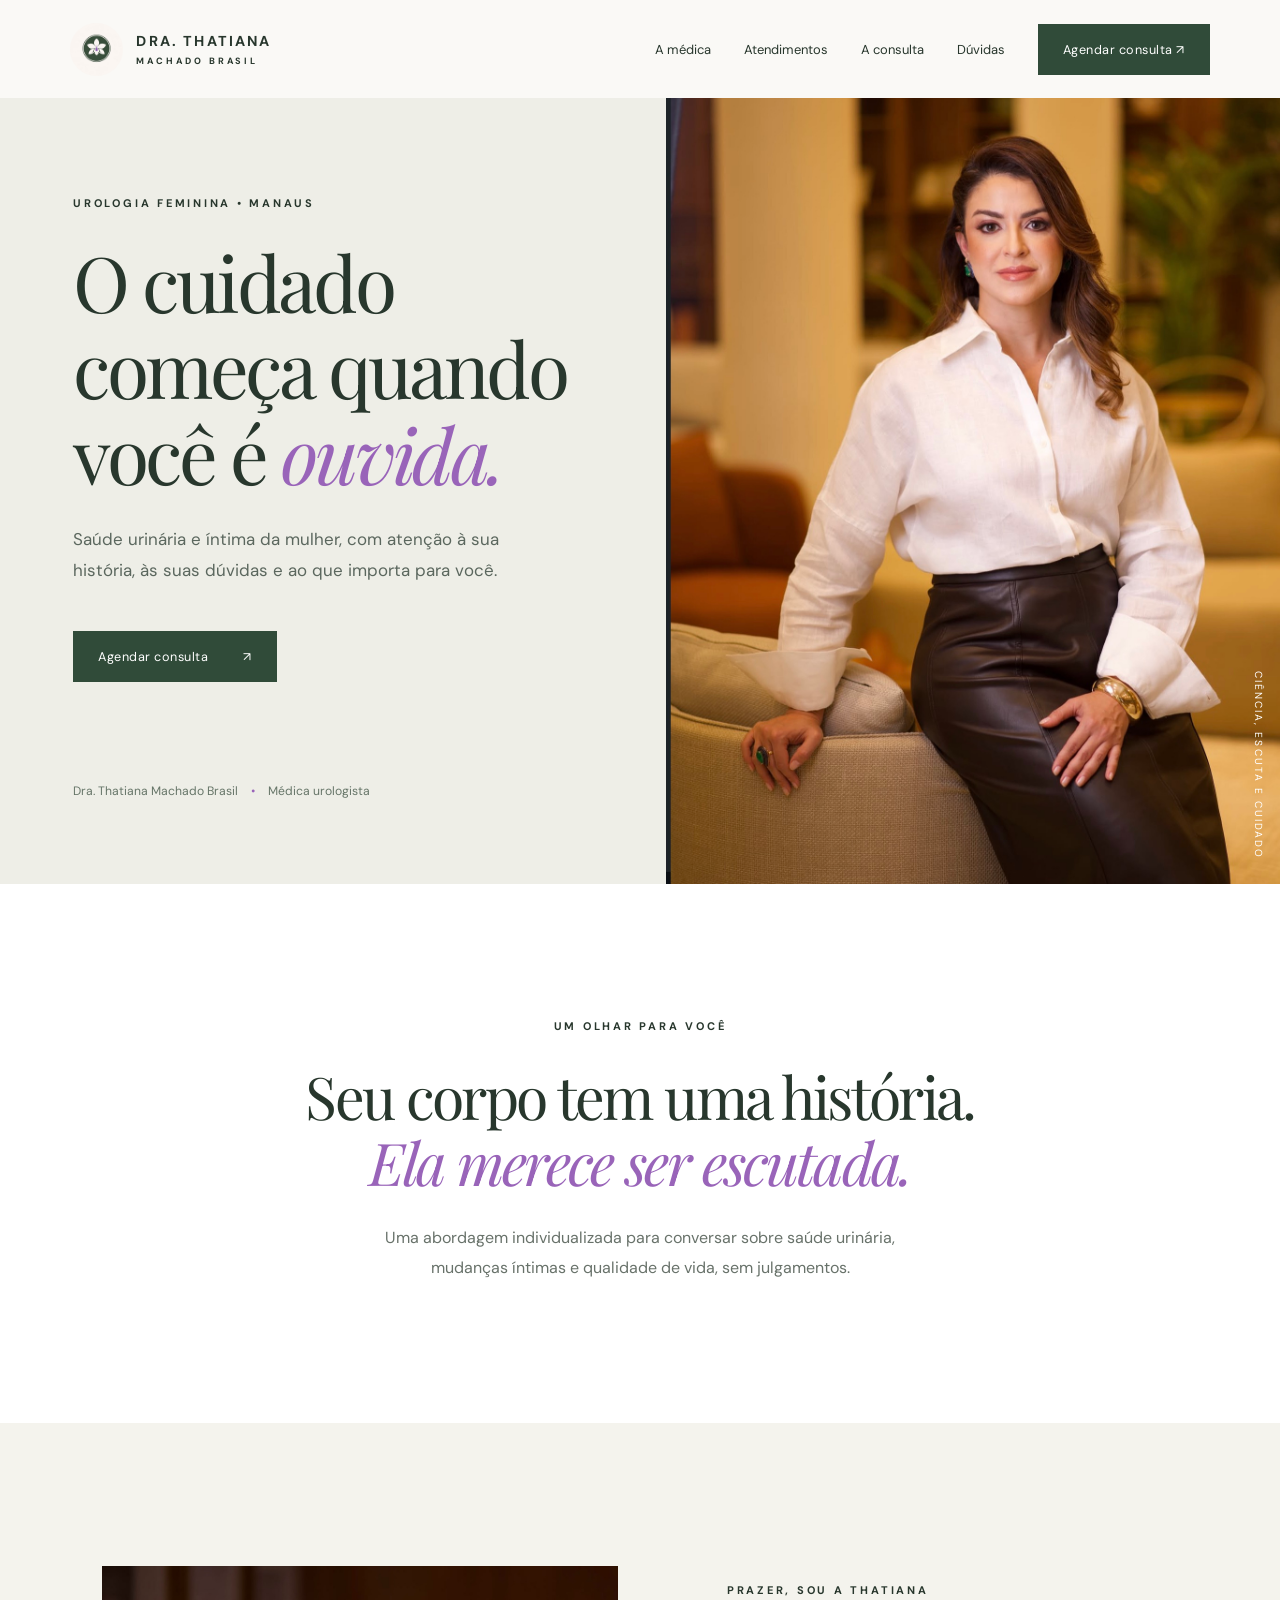
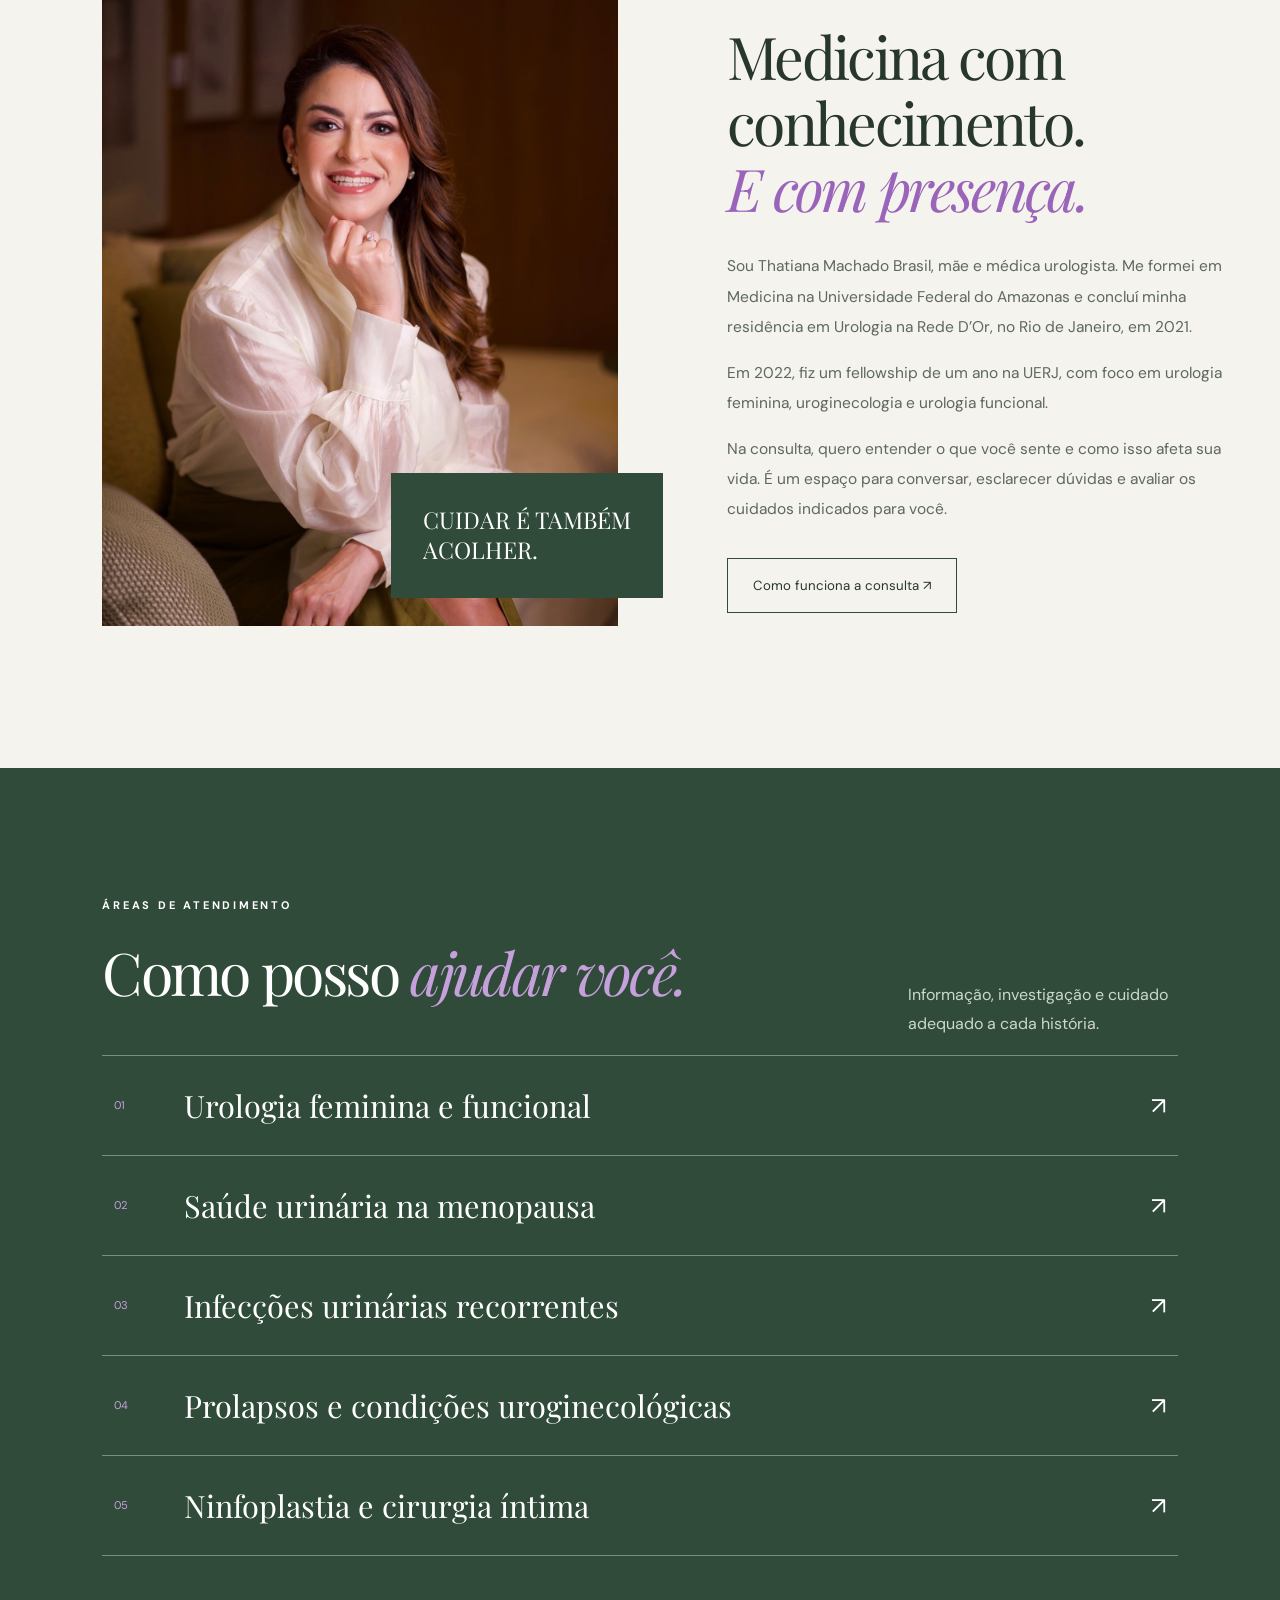
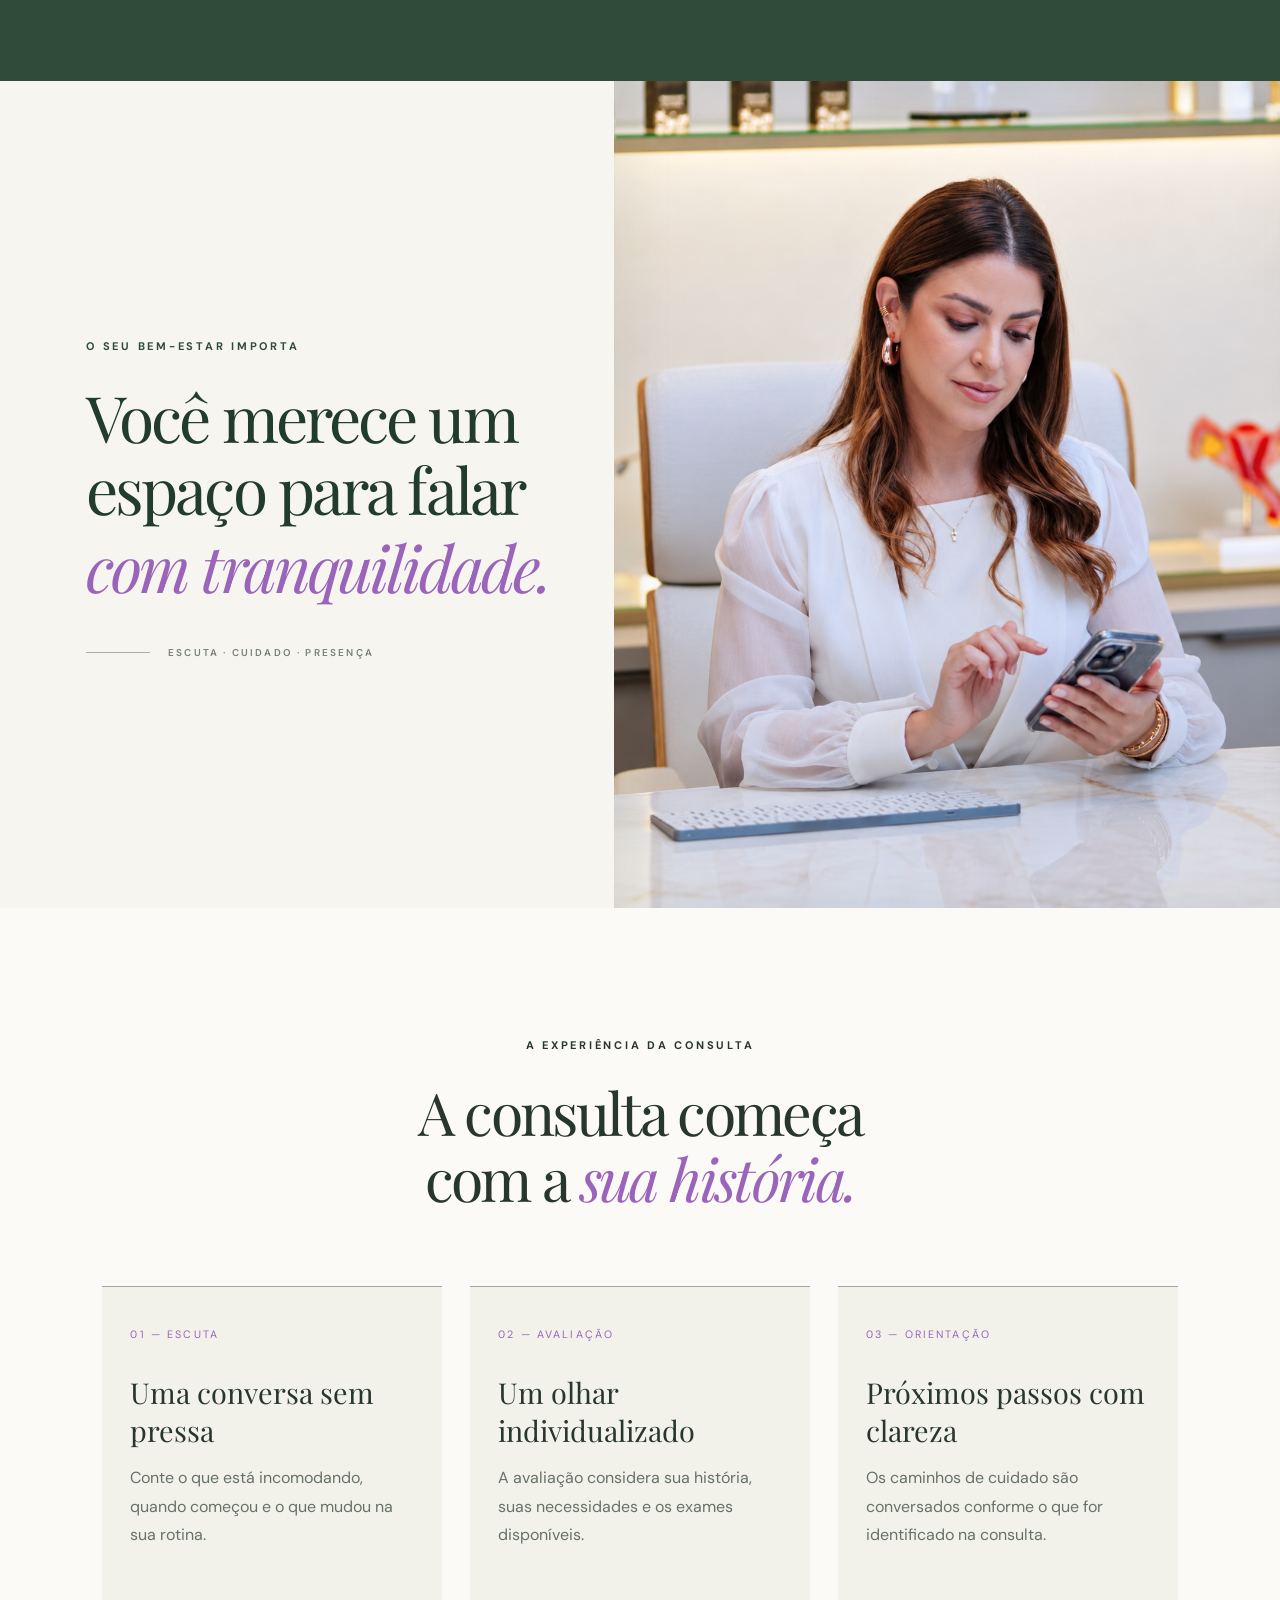
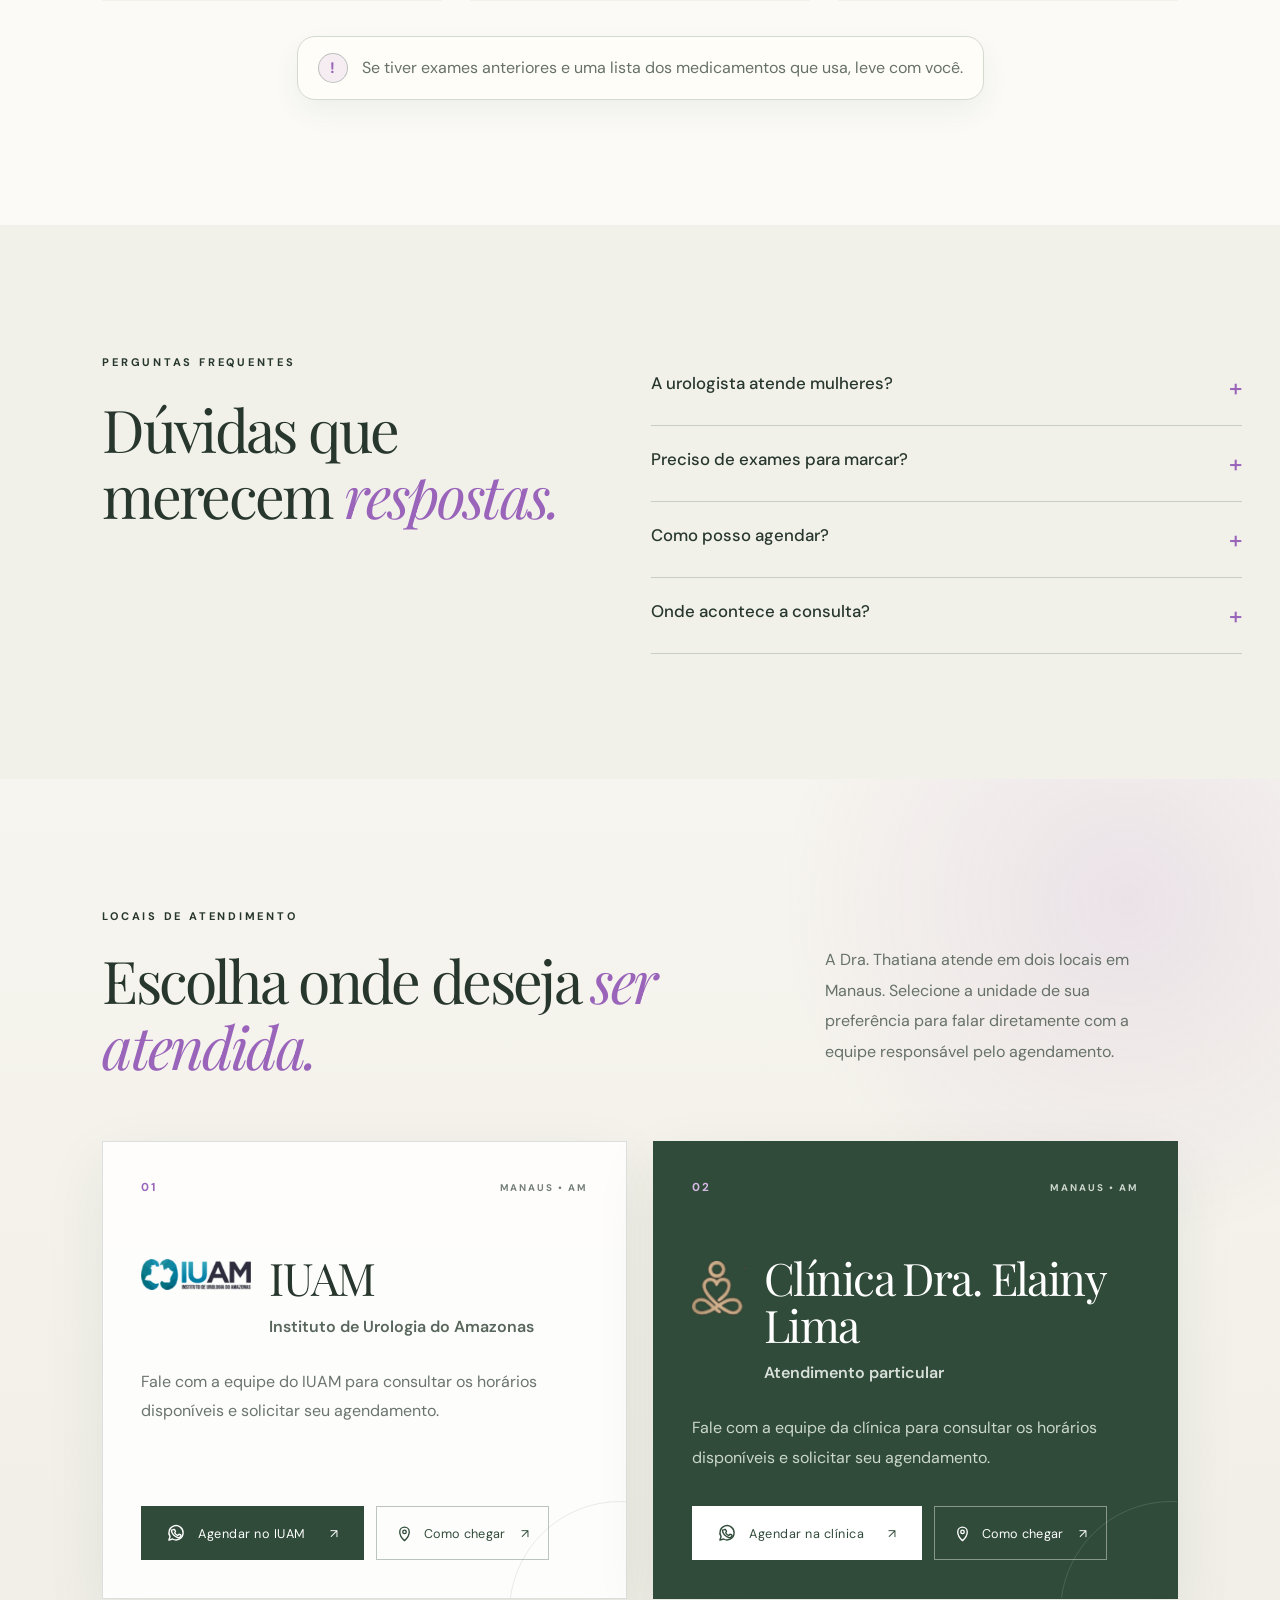
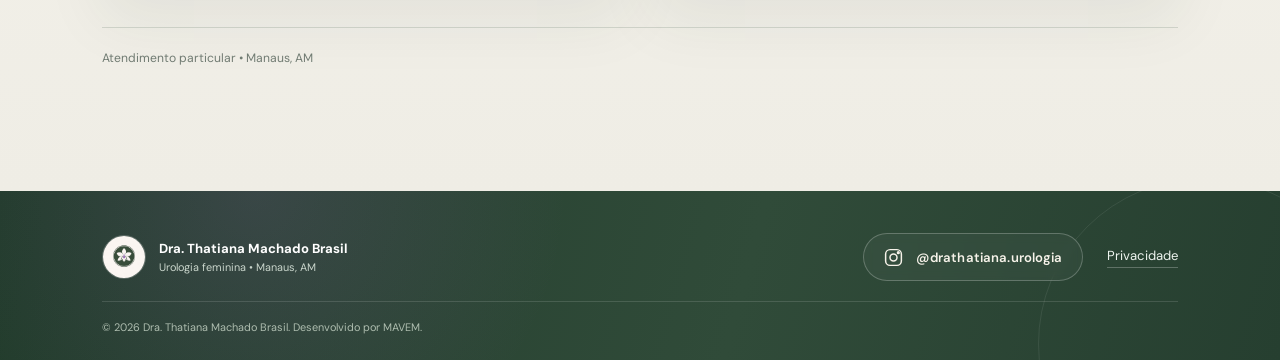
==== commit 9bfd8faa: "Merge branch 'main' of https://github.com/Luizpaulo99/Dra-Thatiana" ====
--- a/site-dra-thatiana-bem-estar-split/index.html
+++ b/site-dra-thatiana-bem-estar-split/index.html
@@ -26,7 +26,7 @@
    </button>
    <nav id="nav">
     <a href="#sobre">
-     Sobre mim
+     A médica
     </a>
     <a href="#atendimentos">
      Atendimentos
@@ -97,6 +97,7 @@
      Uma abordagem individualizada para conversar sobre saúde urinária, mudanças íntimas e qualidade de vida, sem julgamentos.
     </p>
     <div class="flourish">
+
     </div>
    </section>
    <section class="about section" id="sobre">
@@ -275,9 +276,12 @@
       </p>
      </article>
     </div>
-    <p class="consult-note">
-     Se tiver exames anteriores e uma lista dos medicamentos que usa, leve com você.
-    </p>
+    <div class="consult-note" role="note" aria-label="Importante">
+     <span aria-hidden="true" class="note-icon">!</span>
+     <p>
+      Se tiver exames anteriores e uma lista dos medicamentos que usa, leve com você.
+     </p>
+    </div>
    </section>
    <section class="faq section" id="duvidas">
     <div>
@@ -321,53 +325,115 @@
        Onde acontece a consulta?
       </summary>
       <p>
-       O atendimento particular acontece em Manaus. A equipe informará os dados completos da clínica após a confirmação das informações de localização.
+       A Dra. Thatiana atende em dois locais em Manaus: no IUAM — Instituto de Urologia do Amazonas e na Clínica Dra. Elainy Lima. Você pode escolher o local mais conveniente e falar diretamente com a equipe responsável pelo agendamento.
       </p>
      </details>
     </div>
    </section>
-   <section class="contact" id="contato">
-    <div class="contact-copy">
-     <span class="eyebrow">
-      UM CONVITE AO CUIDADO
-     </span>
-     <h2>
-      Seu próximo passo pode começar com
-      <em>
-       uma conversa.
-      </em>
-     </h2>
-     <p>
-      Atendimento particular em Manaus. Consulte a disponibilidade com a equipe.
-     </p>
-     <span class="contact-pending">
-      Contato profissional em confirmação para ativação do agendamento.
-     </span>
-    </div>
-    <img alt="Dra. Thatiana Machado Brasil em retrato profissional" src="assets/foto-7566.png"/>
+   <section class="locations section" id="contato">
+    <div class="locations-head">
+     <div>
+      <span class="eyebrow">
+       LOCAIS DE ATENDIMENTO
+      </span>
+      <h2>
+       Escolha onde deseja
+       <em>
+        ser atendida.
+       </em>
+      </h2>
+     </div>
+     <p>
+      A Dra. Thatiana atende em dois locais em Manaus. Selecione a unidade de sua preferência para falar diretamente com a equipe responsável pelo agendamento.
+     </p>
+    </div>
+
+    <div class="location-grid">
+     <article class="location-card">
+      <div class="location-card__top">
+       <span class="location-index">01</span>
+       <span class="location-tag">MANAUS • AM</span>
+      </div>
+      <div class="location-brand">
+       <img class="location-logo location-logo--iuam" src="assets/logo-iuam-clean.png" alt="Logo do IUAM"/>
+       <div class="location-brand-copy">
+        <h3>IUAM</h3>
+        <p class="location-name">Instituto de Urologia do Amazonas</p>
+       </div>
+      </div>
+      <p class="location-copy">
+       Fale com a equipe do IUAM para consultar os horários disponíveis e solicitar seu agendamento.
+      </p>
+      <div class="location-actions">
+       <a class="btn location-btn" href="https://api.whatsapp.com/send?phone=5592992360015" target="_blank" rel="noopener noreferrer" aria-label="Agendar consulta no IUAM pelo WhatsApp">
+        <svg class="btn-whatsapp-icon" aria-hidden="true" viewBox="0 0 24 24"><path d="M20.5 11.8a8.5 8.5 0 0 1-12.6 7.4L3.5 20.5l1.4-4.2A8.5 8.5 0 1 1 20.5 11.8Z"></path><path d="M8.7 8.2c.2-.5.5-.5.8-.5h.5c.2 0 .4.1.5.4l.8 1.8c.1.3.1.5-.1.7l-.6.8c-.2.2-.1.4 0 .6.7 1.2 1.7 2.2 3 2.8.3.1.5.1.7-.1l.9-1c.2-.2.5-.3.7-.2l1.8.8c.3.1.4.3.4.5 0 .3-.2 1.6-1.1 2.2-.8.6-1.8.8-3 .4-1.5-.5-3.2-1.4-4.8-3-1.2-1.2-2-2.6-2.4-3.9-.4-1.2-.1-1.9.2-2.3Z"></path></svg>
+        <span>Agendar no IUAM</span>
+        <span class="btn-arrow">↗</span>
+       </a>
+
+       <a class="location-map-btn" href="https://www.google.com/maps/place/IUAM+-+Instituto+de+Urologia+do+Amazonas/@-3.1058661,-60.0200755,16z/data=!3m1!4b1!4m6!3m5!1s0x926c0538d68821d1:0x6d67a14a680b8f2e!8m2!3d-3.1058715!4d-60.0175006!16s%2Fg%2F11ptmbdcx3?entry=ttu&g_ep=EgoyMDI2MTAwNi4wIKXMDSoASAFQAw%3D%3D" target="_blank" rel="noopener noreferrer" aria-label="Ver localização do IUAM no Google Maps">
+        <svg class="btn-location-icon" aria-hidden="true" viewBox="0 0 24 24">
+         <path d="M12 21s6-5.3 6-11a6 6 0 1 0-12 0c0 5.7 6 11 6 11Z"></path>
+         <circle cx="12" cy="10" r="2.2"></circle>
+        </svg>
+        <span>Como chegar</span>
+        <span class="btn-arrow">↗</span>
+       </a>
+      </div>
+     </article>
+
+     <article class="location-card location-card--accent">
+      <div class="location-card__top">
+       <span class="location-index">02</span>
+       <span class="location-tag">MANAUS • AM</span>
+      </div>
+      <div class="location-brand">
+       <img class="location-logo location-logo--elainy" src="assets/logo-elainy-clean.png" alt="Logo da Clínica Dra. Elainy Lima"/>
+       <div class="location-brand-copy">
+        <h3>Clínica Dra. Elainy Lima</h3>
+        <p class="location-name">Atendimento particular</p>
+       </div>
+      </div>
+      <p class="location-copy">
+       Fale com a equipe da clínica para consultar os horários disponíveis e solicitar seu agendamento.
+      </p>
+      <div class="location-actions">
+       <a class="btn location-btn" href="https://api.whatsapp.com/send?phone=559298407792" target="_blank" rel="noopener noreferrer" aria-label="Agendar consulta na Clínica Dra. Elainy Lima pelo WhatsApp">
+        <svg class="btn-whatsapp-icon" aria-hidden="true" viewBox="0 0 24 24"><path d="M20.5 11.8a8.5 8.5 0 0 1-12.6 7.4L3.5 20.5l1.4-4.2A8.5 8.5 0 1 1 20.5 11.8Z"></path><path d="M8.7 8.2c.2-.5.5-.5.8-.5h.5c.2 0 .4.1.5.4l.8 1.8c.1.3.1.5-.1.7l-.6.8c-.2.2-.1.4 0 .6.7 1.2 1.7 2.2 3 2.8.3.1.5.1.7-.1l.9-1c.2-.2.5-.3.7-.2l1.8.8c.3.1.4.3.4.5 0 .3-.2 1.6-1.1 2.2-.8.6-1.8.8-3 .4-1.5-.5-3.2-1.4-4.8-3-1.2-1.2-2-2.6-2.4-3.9-.4-1.2-.1-1.9.2-2.3Z"></path></svg>
+        <span>Agendar na clínica</span>
+        <span class="btn-arrow">↗</span>
+       </a>
+
+       <a class="location-map-btn" href="https://www.google.com/maps/place/Cl%C3%ADnica+Dra.+Elainy+Lima+%7C+Implantes+Hormonais,+Cirurgia+%C3%8Dntima,+Ginecologia+Integrativa+Manaus%2FAm/@-3.0907113,-60.0057749,17z/data=!3m1!4b1!4m6!3m5!1s0x926c058399b46105:0x6cec165210bbf2fa!8m2!3d-3.0907167!4d-60.0032!16s%2Fg%2F11q2phywxv?entry=ttu&g_ep=EgoyMDI2MTAwNi4wIKXMDSoASAFQAw%3D%3D" target="_blank" rel="noopener noreferrer" aria-label="Ver localização da Clínica Dra. Elainy Lima no Google Maps">
+        <svg class="btn-location-icon" aria-hidden="true" viewBox="0 0 24 24">
+         <path d="M12 21s6-5.3 6-11a6 6 0 1 0-12 0c0 5.7 6 11 6 11Z"></path>
+         <circle cx="12" cy="10" r="2.2"></circle>
+        </svg>
+        <span>Como chegar</span>
+        <span class="btn-arrow">↗</span>
+       </a>
+      </div>
+     </article>
+    </div>
+
+    <div class="locations-foot">
+     <span>Atendimento particular • Manaus, AM</span>
+    </div>
    </section>
   </main>
-  <footer>
-   <div class="footer-brand">
-    <img alt="Logotipo da Dra. Thatiana" src="assets/logo.jpeg"/>
-    <span>
-     Dra. Thatiana Machado Brasil
-    </span>
+  <footer class="premium-footer">
+   <div class="footer-bottom footer-bottom--single-row">
+    <a class="footer-identity" href="index.html">
+     <img src="assets/logo.jpeg" alt="Logotipo da Dra. Thatiana Machado Brasil"/>
+     <span>Dra. Thatiana Machado Brasil <small>Urologia feminina • Manaus, AM</small></span>
+    </a>
+    <a class="footer-pill footer-instagram" href="https://www.instagram.com/drathatiana.urologia/" target="_blank" rel="noopener noreferrer" aria-label="Instagram da Dra. Thatiana">
+     <svg aria-hidden="true" viewBox="0 0 24 24"><rect x="3" y="3" width="18" height="18" rx="5" ry="5"></rect><circle cx="12" cy="12" r="4"></circle><circle cx="17.5" cy="6.5" r="1"></circle></svg>
+     <span>@drathatiana.urologia</span>
+    </a>
+    <a class="footer-privacy" href="privacidade.html">Privacidade</a>
+    <small class="footer-copy">© 2026 Dra. Thatiana Machado Brasil. Desenvolvido por MAVEM.</small>
    </div>
-   <p>
-    Urologia feminina • Manaus, AM
-   </p>
-   <div>
-    <a href="privacidade.html">
-     Privacidade
-    </a>
-    <a href="#inicio">
-     Voltar ao topo ↑
-    </a>
-   </div>
-   <small>
-    © 2026 Dra. Thatiana Machado Brasil. Desenvolvido por MAVEM.
-   </small>
   </footer>
   <script src="script.js">
   </script>
--- a/site-dra-thatiana-bem-estar-split/style.css
+++ b/site-dra-thatiana-bem-estar-split/style.css
@@ -392,12 +392,45 @@
   font-weight:400;
   margin:30px 0 15px
 }
-.consult-grid p,.consult-note {
+.consult-grid p {
   line-height:1.8;
   color:#677267
 }
 .consult-note {
-  margin-top:35px
+  margin-top:35px;
+  display:flex;
+  align-items:center;
+  justify-content:center;
+  gap:14px;
+  width:fit-content;
+  max-width:100%;
+  margin-left:auto;
+  margin-right:auto;
+  padding:16px 20px;
+  border:1px solid #d5dacf;
+  background:#fffdf8;
+  border-radius:18px;
+  box-shadow:0 12px 28px rgba(34,60,44,.06)
+}
+.consult-note p {
+  margin:0;
+  line-height:1.8;
+  color:#677267
+}
+.note-icon {
+  width:30px;
+  height:30px;
+  flex:0 0 30px;
+  display:inline-flex;
+  align-items:center;
+  justify-content:center;
+  border-radius:50%;
+  border:1px solid rgba(48,75,57,.28);
+  background:rgba(153,100,185,.10);
+  color:var(--lilac);
+  font-size:.95rem;
+  font-weight:700;
+  line-height:1
 }
 .faq {
   display:grid;
@@ -471,38 +504,126 @@
   margin-top:28px;
   padding-top:20px
 }
-footer {
-  background:#f9f8f4;
-  padding:50px 8% 30px;
+.premium-footer {
+  position:relative;
+  overflow:hidden;
+  background:
+    radial-gradient(circle at 20% 0%, rgba(153,100,185,.16), transparent 30%),
+    linear-gradient(105deg, #223c2c 0%, #304b39 58%, #263f30 100%);
+  color:#fff;
+  padding:42px 8% 26px;
+  font-size:.82rem;
+}
+
+.premium-footer::before {
+  content:'';
+  position:absolute;
+  inset:auto -90px -150px auto;
+  width:330px;
+  height:330px;
+  border:1px solid rgba(255,255,255,.08);
+  border-radius:50%;
+}
+
+.footer-contact-pills {
+  position:relative;
+  z-index:1;
   display:flex;
+  justify-content:center;
   align-items:center;
-  gap:35px;
   flex-wrap:wrap;
-  font-size:.78rem
-}
-.footer-brand {
+  gap:16px;
+  padding:0 0 32px;
+}
+
+.footer-pill {
+  min-height:54px;
+  padding:0 22px;
+  display:inline-flex;
+  align-items:center;
+  justify-content:center;
+  gap:12px;
+  border:1px solid rgba(255,255,255,.24);
+  border-radius:999px;
+  color:#f7f3ea;
+  font-weight:600;
+  letter-spacing:.01em;
+  background:rgba(255,255,255,.035);
+  backdrop-filter:blur(5px);
+  transition:background .2s,border-color .2s,transform .2s;
+}
+
+.footer-pill:hover {
+  background:rgba(255,255,255,.10);
+  border-color:rgba(215,185,230,.72);
+  transform:translateY(-2px);
+}
+
+.footer-pill svg {
+  width:21px;
+  height:21px;
+  flex:0 0 21px;
+  fill:none;
+  stroke:currentColor;
+  stroke-width:1.7;
+  stroke-linecap:round;
+  stroke-linejoin:round;
+}
+
+.footer-bottom {
+  position:relative;
+  z-index:1;
+  display:grid;
+  grid-template-columns:1fr auto;
+  align-items:center;
+  gap:18px 30px;
+  padding-top:24px;
+  border-top:1px solid rgba(255,255,255,.13);
+}
+
+.footer-identity {
+  display:inline-flex;
+  align-items:center;
+  gap:13px;
+  width:max-content;
+  font-weight:700;
+}
+
+.footer-identity img {
+  width:44px;
+  height:44px;
+  border-radius:50%;
+  object-fit:cover;
+  border:1px solid rgba(255,255,255,.22);
+}
+
+.footer-identity span {
   display:flex;
-  align-items:center;
-  gap:14px;
-  font-weight:700
-}
-.footer-brand img {
-  width:55px;
-  border-radius:50%
-}
-footer p {
-  margin:0
-}
-footer>div:nth-of-type(2) {
-  display:flex;
-  gap:25px;
-  margin-left:auto
-}
-footer small {
-  width:100%;
-  border-top:1px solid #d9ded7;
-  padding-top:20px;
-  color:#738074
+  flex-direction:column;
+  gap:3px;
+}
+
+.footer-identity small {
+  color:#cad6cc;
+  font-size:.68rem;
+  font-weight:400;
+}
+
+.footer-privacy {
+  color:#eef4ef;
+  border-bottom:1px solid rgba(255,255,255,.25);
+  padding-bottom:3px;
+}
+
+.footer-privacy:hover {
+  color:#d7b9e6;
+  border-color:#d7b9e6;
+}
+
+.footer-copy {
+  grid-column:1 / -1;
+  color:#aebdaf;
+  font-size:.68rem;
 }
 a:focus-visible,button:focus-visible,summary:focus-visible {
   outline:3px solid var(--lilac);
@@ -600,6 +721,10 @@
   .consult-grid {
     grid-template-columns:1fr
   }
+  .consult-note {
+    align-items:flex-start;
+    text-align:left
+  }
   .wellbeing-split {
     grid-template-columns:1fr
   }
@@ -764,9 +889,34 @@
 
 .treatment-heading-grid {
   display: grid;
-  grid-template-columns: minmax(0, 1.45fr) minmax(320px, .72fr);
-  gap: 90px;
-  align-items: end;
+  grid-template-columns: minmax(0, 1.12fr) minmax(420px, .88fr);
+  gap: 72px;
+  align-items: center;
+}
+
+.treatment-title-column {
+  position: relative;
+  z-index: 2;
+}
+
+.treatment-visual-column {
+  position: relative;
+  padding-bottom: 86px;
+}
+
+.treatment-image-wrap {
+  margin: 0;
+  height: 430px;
+  overflow: hidden;
+  background: #e9e5dc;
+  box-shadow: 0 24px 70px rgba(35,52,41,.10);
+}
+
+.treatment-image-wrap img {
+  width: 100%;
+  height: 100%;
+  object-fit: cover;
+  object-position: center;
 }
 
 .treatment-number {
@@ -786,11 +936,16 @@
 }
 
 .treatment-intro-card {
-  padding: 34px 34px 30px;
-  background: rgba(255,255,255,.68);
+  position: absolute;
+  left: -44px;
+  right: 34px;
+  bottom: 0;
+  z-index: 3;
+  padding: 30px 32px 28px;
+  background: rgba(255,255,255,.94);
   border: 1px solid rgba(48,75,57,.14);
-  backdrop-filter: blur(8px);
-  box-shadow: 0 18px 60px rgba(35,52,41,.06);
+  backdrop-filter: blur(10px);
+  box-shadow: 0 18px 60px rgba(35,52,41,.10);
 }
 
 .treatment-intro-card .eyebrow {
@@ -940,6 +1095,19 @@
     gap: 45px;
   }
 
+  .treatment-visual-column {
+    padding-bottom: 68px;
+  }
+
+  .treatment-image-wrap {
+    height: min(58vw, 480px);
+  }
+
+  .treatment-intro-card {
+    left: 28px;
+    right: 28px;
+  }
+
   .treatment-aside {
     position: static;
     grid-template-columns: 1fr 1fr;
@@ -973,7 +1141,20 @@
     font-size: clamp(3rem, 14vw, 4.3rem);
   }
 
+  .treatment-visual-column {
+    padding-bottom: 0;
+  }
+
+  .treatment-image-wrap {
+    height: 310px;
+  }
+
   .treatment-intro-card {
+    position: relative;
+    left: auto;
+    right: auto;
+    bottom: auto;
+    margin-top: 14px;
     padding: 27px 24px;
   }
 
@@ -1006,3 +1187,854 @@
     padding: 65px 7%;
   }
 }
+
+
+/* ===== Locais de atendimento ===== */
+.locations {
+  background:
+    radial-gradient(circle at 88% 12%, rgba(153,100,185,.12), transparent 24%),
+    linear-gradient(180deg, #f7f5ef 0%, #efede5 100%);
+}
+
+.locations-head {
+  display:grid;
+  grid-template-columns:minmax(0,1.15fr) minmax(300px,.62fr);
+  gap:70px;
+  align-items:end;
+  margin-bottom:62px;
+}
+
+.locations-head h2 {
+  max-width:760px;
+  margin:22px 0 0;
+}
+
+.locations-head p {
+  margin:0 0 12px;
+  max-width:470px;
+  color:#667168;
+  line-height:1.9;
+}
+
+.location-grid {
+  display:grid;
+  grid-template-columns:repeat(2,minmax(0,1fr));
+  gap:26px;
+}
+
+.location-card {
+  position:relative;
+  min-height:390px;
+  padding:38px;
+  display:flex;
+  flex-direction:column;
+  align-items:flex-start;
+  border:1px solid rgba(48,75,57,.16);
+  background:rgba(255,255,255,.88);
+  box-shadow:0 20px 60px rgba(35,52,41,.07);
+  overflow:hidden;
+}
+
+.location-card::after {
+  content:'';
+  position:absolute;
+  width:220px;
+  height:220px;
+  border:1px solid rgba(48,75,57,.10);
+  border-radius:50%;
+  right:-105px;
+  bottom:-125px;
+}
+
+.location-card--accent {
+  background:var(--green);
+  color:#fff;
+}
+
+.location-card--accent::after {
+  border-color:rgba(255,255,255,.13);
+}
+
+.location-card__top {
+  width:100%;
+  display:flex;
+  justify-content:space-between;
+  gap:20px;
+  align-items:center;
+  margin-bottom:60px;
+}
+
+.location-index {
+  color:var(--lilac);
+  font-size:.72rem;
+  font-weight:700;
+  letter-spacing:.18em;
+}
+
+.location-card--accent .location-index {
+  color:#d7b9e6;
+}
+
+.location-tag {
+  font-size:.61rem;
+  font-weight:700;
+  letter-spacing:.20em;
+  color:#768079;
+}
+
+.location-card--accent .location-tag {
+  color:#ccd6ce;
+}
+
+.location-brand {
+  display:flex;
+  align-items:flex-start;
+  gap:18px;
+}
+
+.location-brand-copy {
+  min-width:0;
+}
+
+.location-logo {
+  flex:0 0 auto;
+  display:block;
+  object-fit:contain;
+  image-rendering:auto;
+}
+
+.location-logo--iuam {
+  width:110px;
+  margin-top:4px;
+}
+
+.location-logo--elainy {
+  width:54px;
+  margin-top:6px;
+}
+
+.location-card h3 {
+  margin:0;
+  max-width:520px;
+  font-family:'Playfair Display',serif;
+  font-weight:400;
+  font-size:clamp(2.1rem,3.5vw,3.8rem);
+  line-height:1.04;
+  letter-spacing:-.035em;
+}
+
+.location-name {
+  margin:14px 0 0;
+  color:#58665c;
+  font-weight:600;
+}
+
+.location-card--accent .location-name {
+  color:#d8e0d9;
+}
+
+.location-copy {
+  margin:30px 0 34px;
+  max-width:520px;
+  color:#6b756d;
+  line-height:1.85;
+}
+
+.location-card--accent .location-copy {
+  color:#cbd6cd;
+}
+
+.location-btn {
+  position:relative;
+  z-index:2;
+  margin-top:auto;
+}
+
+.location-card--accent .location-btn {
+  background:#fff;
+  color:var(--green);
+}
+
+.location-btn {
+  gap:12px;
+}
+
+.btn-whatsapp-icon {
+  width:20px;
+  height:20px;
+  flex:0 0 20px;
+  fill:none;
+  stroke:currentColor;
+  stroke-width:1.7;
+  stroke-linecap:round;
+  stroke-linejoin:round;
+}
+
+.location-btn .btn-arrow {
+  margin-left:12px;
+}
+
+.location-actions {
+  width:100%;
+  margin-top:auto;
+  display:flex;
+  align-items:stretch;
+  gap:12px;
+  flex-wrap:wrap;
+  position:relative;
+  z-index:2;
+}
+
+.location-actions .location-btn {
+  margin-top:0;
+}
+
+.location-map-btn {
+  min-height:54px;
+  padding:15px 18px;
+  display:inline-flex;
+  align-items:center;
+  justify-content:center;
+  gap:10px;
+  border:1px solid rgba(48,75,57,.32);
+  background:transparent;
+  color:var(--green);
+  font-size:.79rem;
+  letter-spacing:.02em;
+  transition:background .2s,color .2s,border-color .2s,transform .2s;
+}
+
+.location-map-btn:hover {
+  background:#eef0e9;
+  border-color:var(--green);
+  transform:translateY(-2px);
+}
+
+.btn-location-icon {
+  width:19px;
+  height:19px;
+  flex:0 0 19px;
+  fill:none;
+  stroke:currentColor;
+  stroke-width:1.7;
+  stroke-linecap:round;
+  stroke-linejoin:round;
+}
+
+.location-map-btn .btn-arrow {
+  margin-left:6px;
+}
+
+.location-card--accent .location-map-btn {
+  color:#fff;
+  border-color:rgba(255,255,255,.42);
+}
+
+.location-card--accent .location-map-btn:hover {
+  background:rgba(255,255,255,.10);
+  border-color:#fff;
+}
+
+.location-card--accent .location-btn:hover {
+  background:#d7b9e6;
+  color:var(--deep);
+}
+
+.locations-foot {
+  margin-top:28px;
+  padding-top:22px;
+  border-top:1px solid rgba(48,75,57,.16);
+  display:flex;
+  justify-content:space-between;
+  gap:28px;
+  color:#717c73;
+  font-size:.76rem;
+}
+
+/* Prolapsos: título longo com quebra controlada para nunca entrar sob a imagem. */
+.treatment-page--long-title .treatment-heading-grid {
+  grid-template-columns:minmax(0,.90fr) minmax(500px,1.10fr);
+  gap:88px;
+  align-items:center;
+}
+
+.treatment-page--long-title .treatment-title-column {
+  min-width:0;
+  overflow:visible;
+}
+
+.treatment-page--long-title .treatment-heading-grid h1 {
+  width:100%;
+  max-width:620px;
+  font-size:clamp(3.25rem,4.65vw,5.45rem);
+  line-height:.99;
+  letter-spacing:-.052em;
+}
+
+.treatment-page--long-title .treatment-visual-column {
+  padding-bottom:118px;
+}
+
+.treatment-page--long-title .treatment-intro-card {
+  left:0;
+  right:34px;
+  max-width:none;
+}
+
+.treatment-title-line {
+  display:block;
+  white-space:nowrap;
+}
+
+@media(max-width:900px) {
+  .locations-head,
+  .location-grid {
+    grid-template-columns:1fr;
+  }
+
+  .locations-head {
+    gap:28px;
+  }
+
+  .location-card {
+    min-height:350px;
+  }
+
+  .treatment-page--long-title .treatment-heading-grid {
+    grid-template-columns:1fr;
+    gap:45px;
+  }
+
+  .treatment-page--long-title .treatment-heading-grid h1 {
+    max-width:850px;
+    font-size:clamp(3rem,9vw,5.4rem);
+  }
+
+  .treatment-page--long-title .treatment-visual-column {
+    padding-bottom:86px;
+  }
+
+  .treatment-page--long-title .treatment-intro-card {
+    left:18px;
+    right:18px;
+  }
+
+  .treatment-page--long-title .treatment-title-line {
+    white-space:normal;
+  }
+}
+
+@media(max-width:550px) {
+  .location-card {
+    min-height:0;
+    padding:30px 24px;
+  }
+
+  .location-card__top {
+    margin-bottom:42px;
+  }
+
+  .location-brand {
+    gap:14px;
+    align-items:center;
+  }
+
+  .location-logo--iuam {
+    width:88px;
+    margin-top:0;
+  }
+
+  .location-logo--elainy {
+    width:44px;
+    margin-top:0;
+  }
+
+  .location-actions {
+    flex-direction:column;
+  }
+
+  .location-actions .location-btn,
+  .location-map-btn {
+    width:100%;
+  }
+
+  .locations-foot {
+    flex-direction:column;
+    gap:8px;
+  }
+}
+
+@media(max-width:700px) {
+  .premium-footer {
+    padding:36px 7% 24px;
+  }
+
+  .footer-contact-pills {
+    align-items:stretch;
+    gap:12px;
+  }
+
+  .footer-pill {
+    width:100%;
+    justify-content:flex-start;
+    padding:0 18px;
+  }
+
+  .footer-bottom {
+    grid-template-columns:1fr;
+  }
+
+  .footer-privacy {
+    width:max-content;
+  }
+}
+
+
+/* ===== Rodapé compacto: identidade + Instagram + privacidade na mesma linha ===== */
+.footer-bottom--single-row {
+  grid-template-columns:minmax(280px,1fr) auto auto;
+  align-items:center;
+  column-gap:24px;
+  row-gap:18px;
+  padding-top:0;
+  border-top:0;
+}
+
+.footer-bottom--single-row .footer-instagram {
+  min-height:48px;
+  padding:0 19px;
+  justify-self:center;
+}
+
+.footer-bottom--single-row .footer-privacy {
+  justify-self:end;
+}
+
+.footer-bottom--single-row .footer-copy {
+  grid-column:1 / -1;
+  margin-top:2px;
+  padding-top:18px;
+  border-top:1px solid rgba(255,255,255,.13);
+}
+
+@media(max-width:850px) {
+  .footer-bottom--single-row {
+    grid-template-columns:1fr auto;
+  }
+
+  .footer-bottom--single-row .footer-instagram {
+    justify-self:end;
+  }
+
+  .footer-bottom--single-row .footer-privacy {
+    grid-column:1 / -1;
+    justify-self:start;
+  }
+}
+
+@media(max-width:600px) {
+  .footer-bottom--single-row {
+    grid-template-columns:1fr;
+  }
+
+  .footer-bottom--single-row .footer-instagram,
+  .footer-bottom--single-row .footer-privacy {
+    justify-self:start;
+  }
+
+  .footer-bottom--single-row .footer-instagram {
+    width:auto;
+  }
+}
+
+/* ===== Página de Privacidade ===== */
+.privacy-header-link {
+  margin-top:0;
+}
+
+.privacy-page {
+  background:#f8f6f1;
+}
+
+.privacy-hero {
+  min-height:610px;
+  padding:110px 8% 95px;
+  display:grid;
+  grid-template-columns:minmax(0,1.12fr) minmax(300px,.58fr);
+  align-items:center;
+  gap:80px;
+  position:relative;
+  overflow:hidden;
+  background:
+    radial-gradient(circle at 85% 18%, rgba(153,100,185,.13), transparent 22%),
+    linear-gradient(180deg,#faf9f5 0%,#f4f1e9 100%);
+}
+
+.privacy-hero::after {
+  content:'';
+  position:absolute;
+  width:420px;
+  height:420px;
+  right:-190px;
+  bottom:-220px;
+  border:1px solid rgba(48,75,57,.12);
+  border-radius:50%;
+}
+
+.privacy-hero__copy {
+  position:relative;
+  z-index:2;
+  max-width:850px;
+}
+
+.privacy-hero h1 {
+  max-width:820px;
+  margin:28px 0 30px;
+  font-size:clamp(4rem,7vw,7.6rem);
+}
+
+.privacy-hero p {
+  max-width:690px;
+  margin:0;
+  color:#647068;
+  font-size:1.05rem;
+  line-height:1.9;
+}
+
+.privacy-meta {
+  margin-top:42px;
+  padding-top:20px;
+  width:max-content;
+  max-width:100%;
+  display:flex;
+  gap:18px;
+  border-top:1px solid rgba(48,75,57,.22);
+  color:#657067;
+  font-size:.78rem;
+}
+
+.privacy-meta strong {
+  color:var(--green);
+  font-weight:600;
+}
+
+.privacy-hero__mark {
+  justify-self:end;
+  width:min(100%,380px);
+  aspect-ratio:1/1;
+  border-radius:50%;
+  border:1px solid rgba(48,75,57,.15);
+  display:flex;
+  flex-direction:column;
+  align-items:center;
+  justify-content:center;
+  gap:24px;
+  position:relative;
+  background:rgba(255,255,255,.5);
+  box-shadow:0 30px 80px rgba(48,75,57,.06);
+}
+
+.privacy-hero__mark::before {
+  content:'';
+  position:absolute;
+  inset:18px;
+  border:1px solid rgba(153,100,185,.17);
+  border-radius:50%;
+}
+
+.privacy-hero__mark img {
+  width:120px;
+  height:120px;
+  border-radius:50%;
+  object-fit:cover;
+  position:relative;
+  z-index:1;
+}
+
+.privacy-hero__mark span {
+  position:relative;
+  z-index:1;
+  font-size:.66rem;
+  letter-spacing:.28em;
+  font-weight:700;
+  color:var(--green);
+}
+
+.privacy-layout {
+  padding:110px 8% 130px;
+  display:grid;
+  grid-template-columns:250px minmax(0,900px);
+  justify-content:center;
+  gap:90px;
+  background:#fff;
+}
+
+.privacy-nav {
+  position:sticky;
+  top:40px;
+  align-self:start;
+  display:flex;
+  flex-direction:column;
+  gap:0;
+  padding:28px 0;
+  border-top:1px solid rgba(48,75,57,.18);
+  border-bottom:1px solid rgba(48,75,57,.18);
+}
+
+.privacy-nav .eyebrow {
+  margin-bottom:18px;
+  color:var(--lilac);
+}
+
+.privacy-nav a {
+  padding:12px 0;
+  color:#667168;
+  font-size:.78rem;
+  line-height:1.45;
+  border-bottom:1px solid rgba(48,75,57,.08);
+  transition:color .2s,padding-left .2s;
+}
+
+.privacy-nav a:last-child {
+  border-bottom:0;
+}
+
+.privacy-nav a:hover {
+  color:var(--lilac);
+  padding-left:7px;
+}
+
+.privacy-content {
+  min-width:0;
+}
+
+.privacy-block {
+  display:grid;
+  grid-template-columns:58px minmax(0,1fr);
+  gap:28px;
+  padding:0 0 64px;
+  margin-bottom:64px;
+  border-bottom:1px solid #dde2dc;
+  scroll-margin-top:40px;
+}
+
+.privacy-number {
+  padding-top:10px;
+  color:var(--lilac);
+  font-size:.72rem;
+  font-weight:700;
+  letter-spacing:.16em;
+}
+
+.privacy-block h2 {
+  margin:0 0 24px;
+  font-size:clamp(2.2rem,4vw,4rem);
+}
+
+.privacy-block p {
+  max-width:780px;
+  margin:0 0 18px;
+  color:#626f65;
+  line-height:1.95;
+  font-size:1rem;
+}
+
+.privacy-block p:last-child {
+  margin-bottom:0;
+}
+
+.privacy-cards {
+  display:grid;
+  grid-template-columns:repeat(3,minmax(0,1fr));
+  gap:14px;
+  margin-top:32px;
+}
+
+.privacy-cards article {
+  min-height:210px;
+  padding:26px 24px;
+  background:#f4f3ed;
+  border-top:1px solid #aab6ab;
+}
+
+.privacy-cards article>span {
+  color:var(--lilac);
+  font-size:.66rem;
+  letter-spacing:.17em;
+  font-weight:700;
+}
+
+.privacy-cards h3 {
+  margin:25px 0 12px;
+  font-family:'Playfair Display',serif;
+  font-weight:400;
+  font-size:1.55rem;
+}
+
+.privacy-cards p {
+  margin:0;
+  font-size:.86rem;
+  line-height:1.75;
+}
+
+.privacy-block--accent {
+  padding:48px;
+  margin-left:-48px;
+  margin-right:-48px;
+  grid-template-columns:58px minmax(0,1fr);
+  color:#fff;
+  background:var(--green);
+  border-bottom:0;
+}
+
+.privacy-block--accent h2 {
+  color:#fff;
+}
+
+.privacy-block--accent p {
+  color:#d6dfd7;
+}
+
+.privacy-block--accent .privacy-number {
+  color:#d4afe6;
+}
+
+.privacy-contact-box {
+  padding:46px;
+  margin-left:-46px;
+  margin-right:-46px;
+  background:#f3f0f5;
+  border:1px solid rgba(153,100,185,.16);
+}
+
+.privacy-contact-box h2 {
+  margin-top:18px;
+}
+
+.privacy-pending {
+  width:max-content;
+  max-width:100%;
+  margin-top:28px;
+  padding:15px 18px;
+  border:1px solid rgba(48,75,57,.18);
+  background:#fff;
+  color:#5e6a61;
+  font-size:.82rem;
+}
+
+.privacy-pending strong {
+  color:var(--green);
+}
+
+.privacy-review-note {
+  margin-top:10px;
+  padding:24px 28px;
+  display:grid;
+  grid-template-columns:auto 1fr;
+  gap:20px;
+  align-items:start;
+  background:#fffaf0;
+  border-left:3px solid var(--lilac);
+}
+
+.privacy-review-note span {
+  color:var(--lilac);
+  font-size:.67rem;
+  letter-spacing:.18em;
+  font-weight:700;
+}
+
+.privacy-review-note p {
+  margin:0;
+  color:#687269;
+  line-height:1.8;
+  font-size:.86rem;
+}
+
+@media(max-width:1000px) {
+  .privacy-hero {
+    grid-template-columns:1fr;
+    gap:55px;
+  }
+
+  .privacy-hero__mark {
+    justify-self:start;
+    width:300px;
+  }
+
+  .privacy-layout {
+    grid-template-columns:1fr;
+    gap:55px;
+  }
+
+  .privacy-nav {
+    position:static;
+    display:grid;
+    grid-template-columns:repeat(2,minmax(0,1fr));
+    column-gap:26px;
+  }
+
+  .privacy-nav .eyebrow {
+    grid-column:1 / -1;
+  }
+}
+
+@media(max-width:700px) {
+  .privacy-header .privacy-header-link {
+    padding:12px 14px;
+    font-size:.72rem;
+  }
+
+  .privacy-hero {
+    min-height:auto;
+    padding:80px 7% 70px;
+  }
+
+  .privacy-hero h1 {
+    font-size:clamp(3.4rem,15vw,5rem);
+  }
+
+  .privacy-hero__mark {
+    width:220px;
+  }
+
+  .privacy-hero__mark img {
+    width:84px;
+    height:84px;
+  }
+
+  .privacy-layout {
+    padding:75px 7% 95px;
+  }
+
+  .privacy-nav {
+    grid-template-columns:1fr;
+  }
+
+  .privacy-block,
+  .privacy-block--accent,
+  .privacy-contact-box {
+    grid-template-columns:1fr;
+    gap:15px;
+  }
+
+  .privacy-block {
+    padding-bottom:48px;
+    margin-bottom:48px;
+  }
+
+  .privacy-block--accent,
+  .privacy-contact-box {
+    margin-left:-3%;
+    margin-right:-3%;
+    padding:34px 7%;
+  }
+
+  .privacy-cards {
+    grid-template-columns:1fr;
+  }
+
+  .privacy-review-note {
+    grid-template-columns:1fr;
+  }
+}
